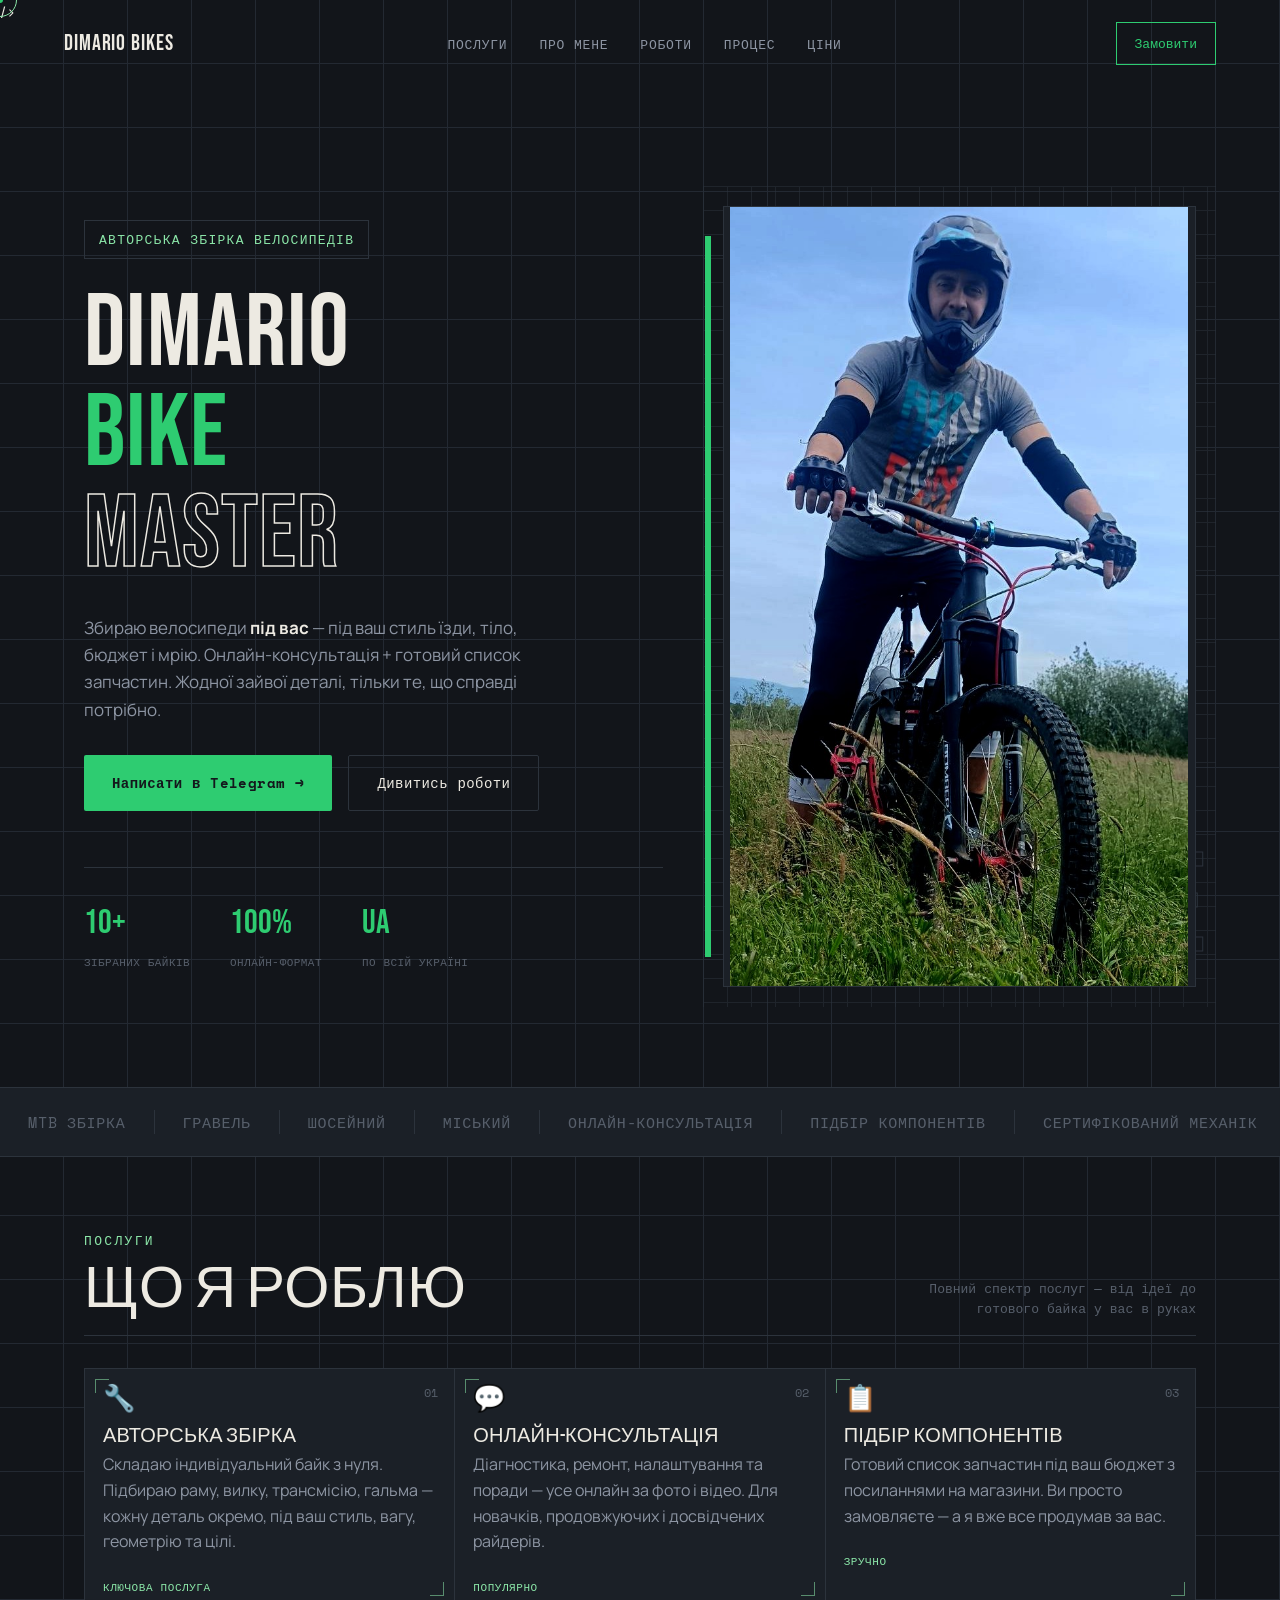
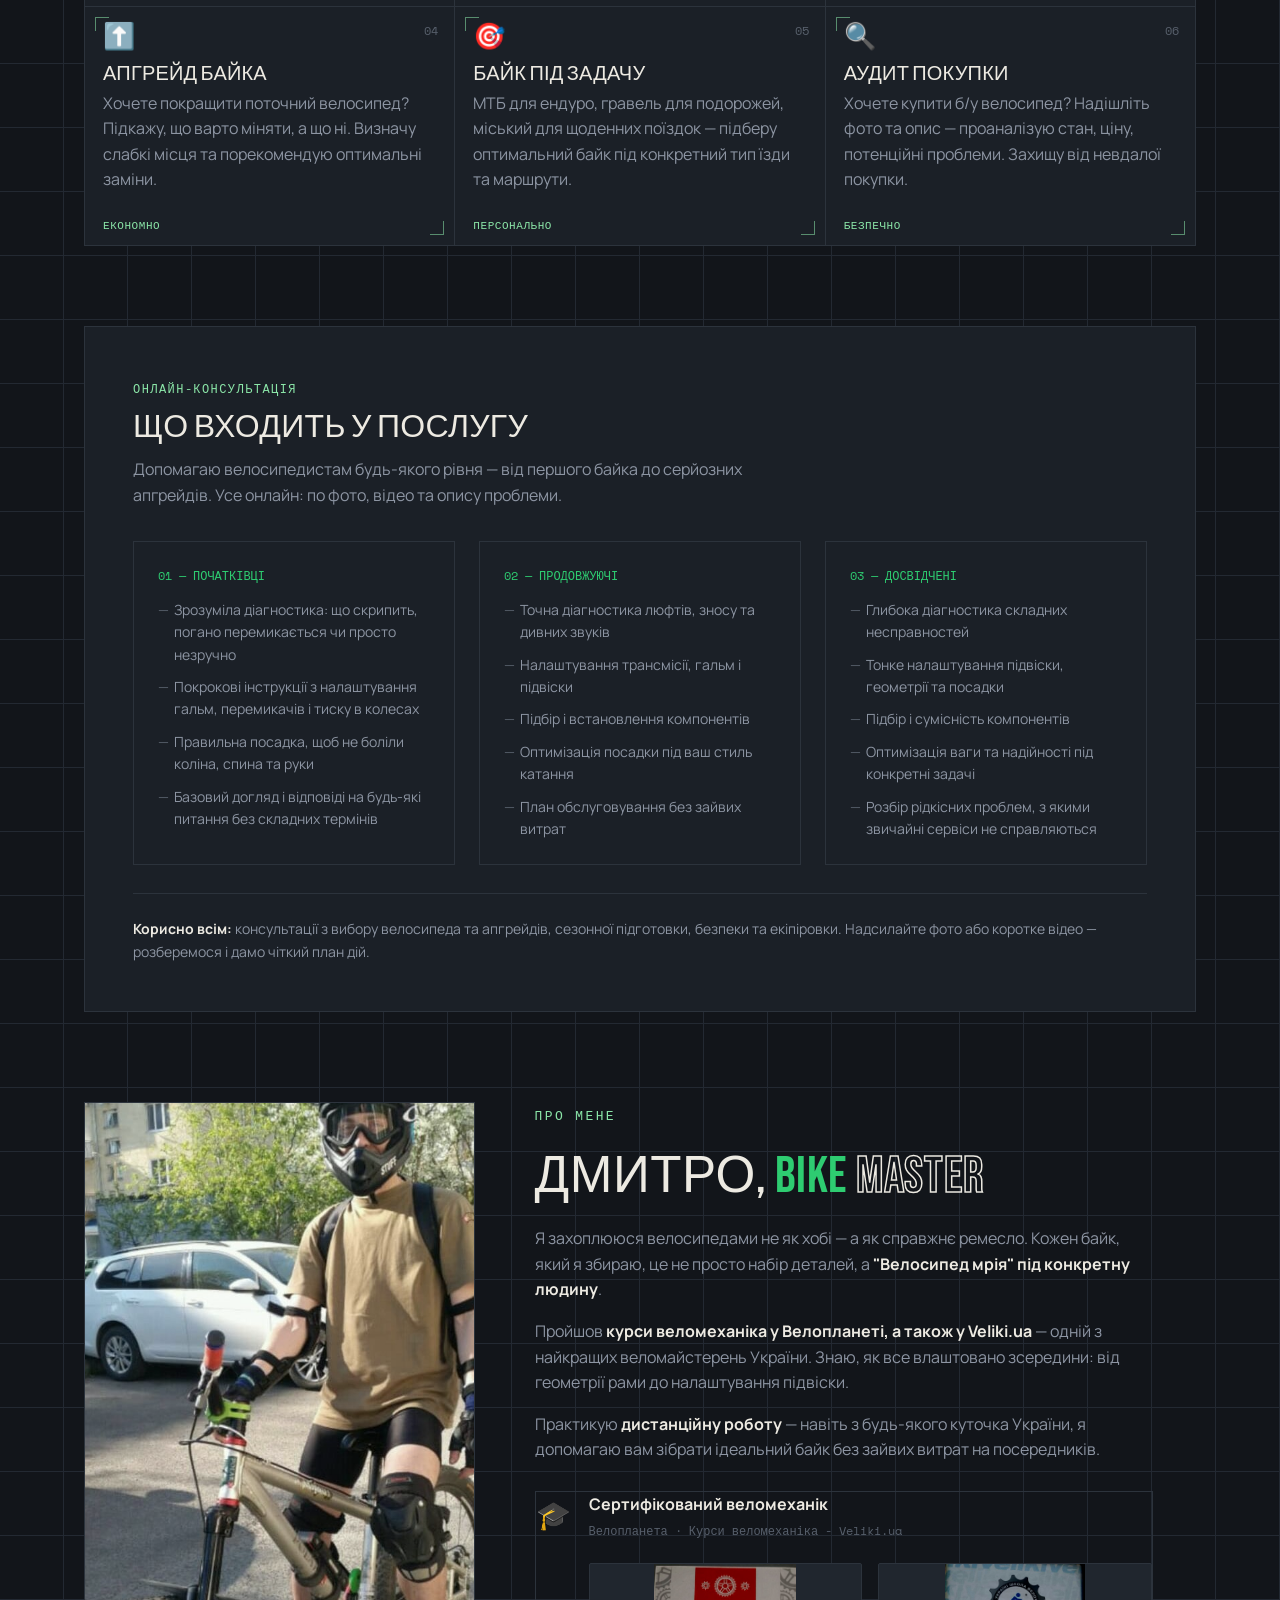
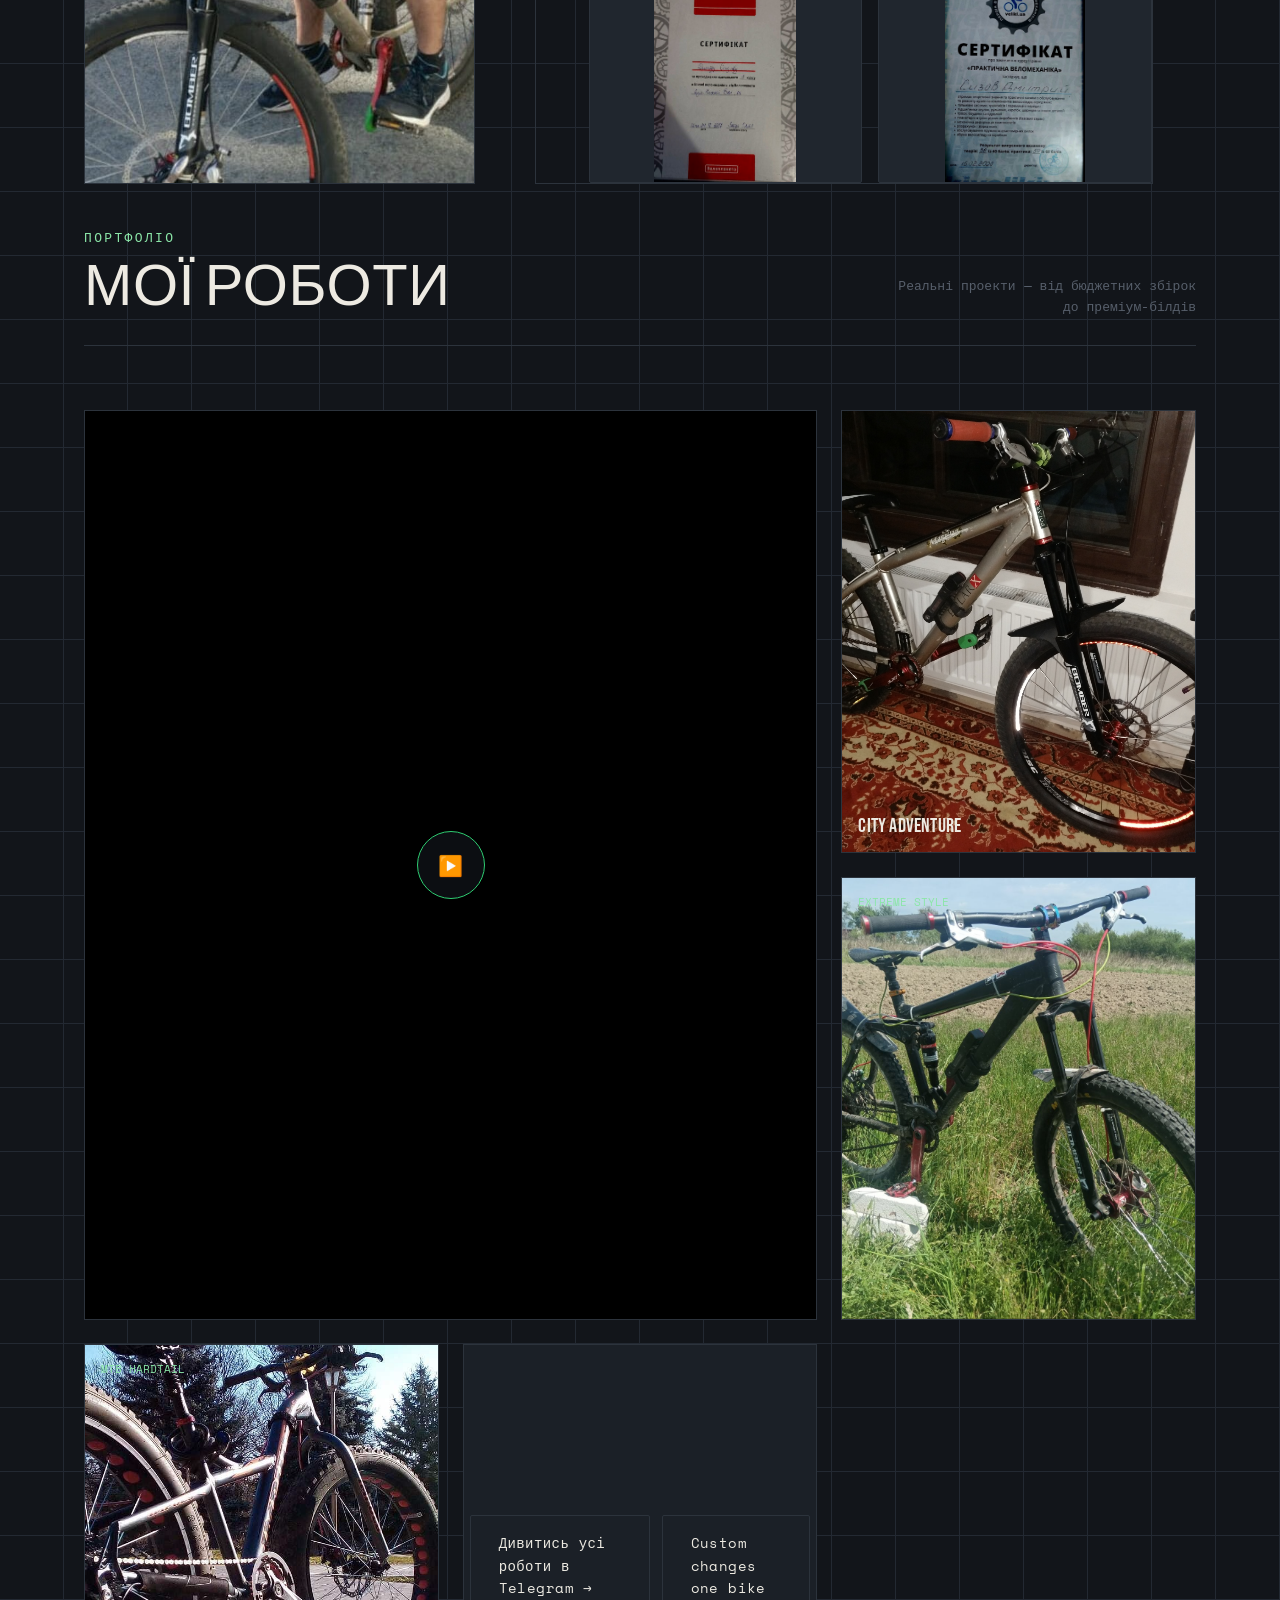
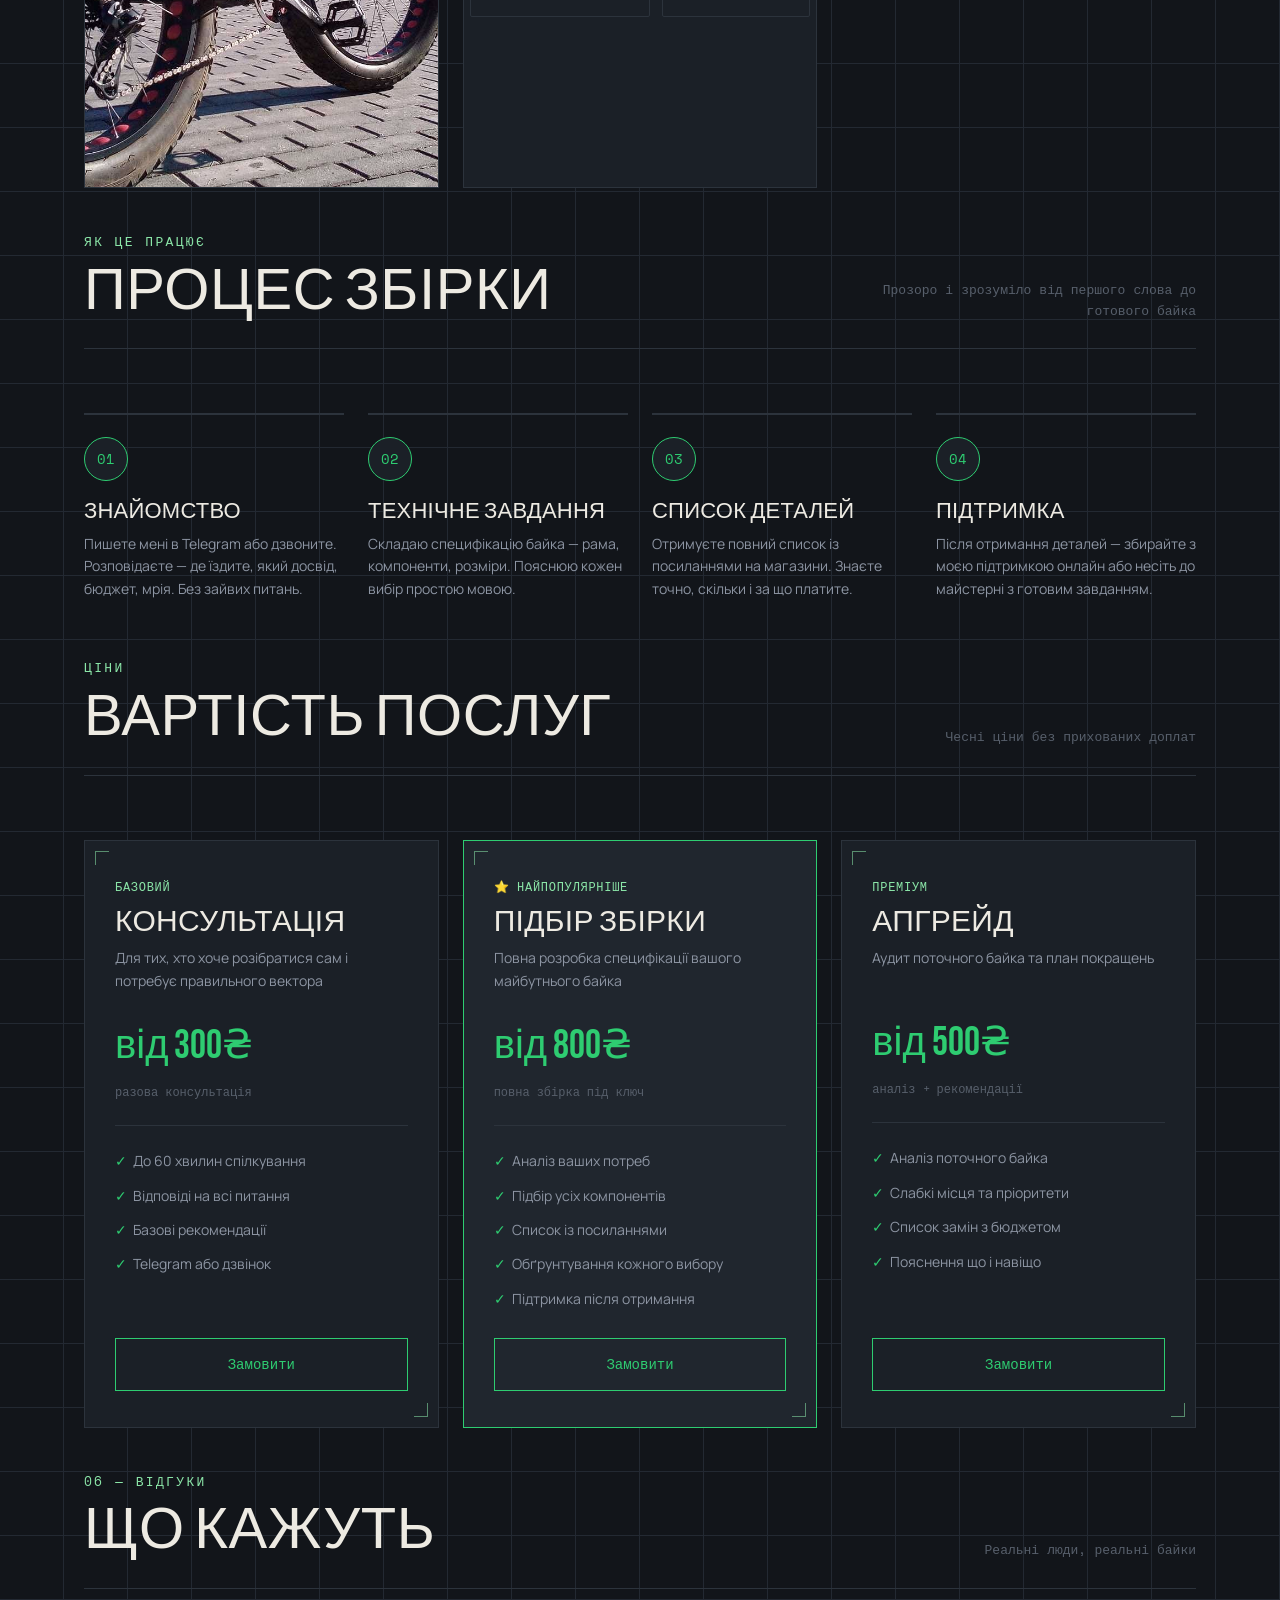
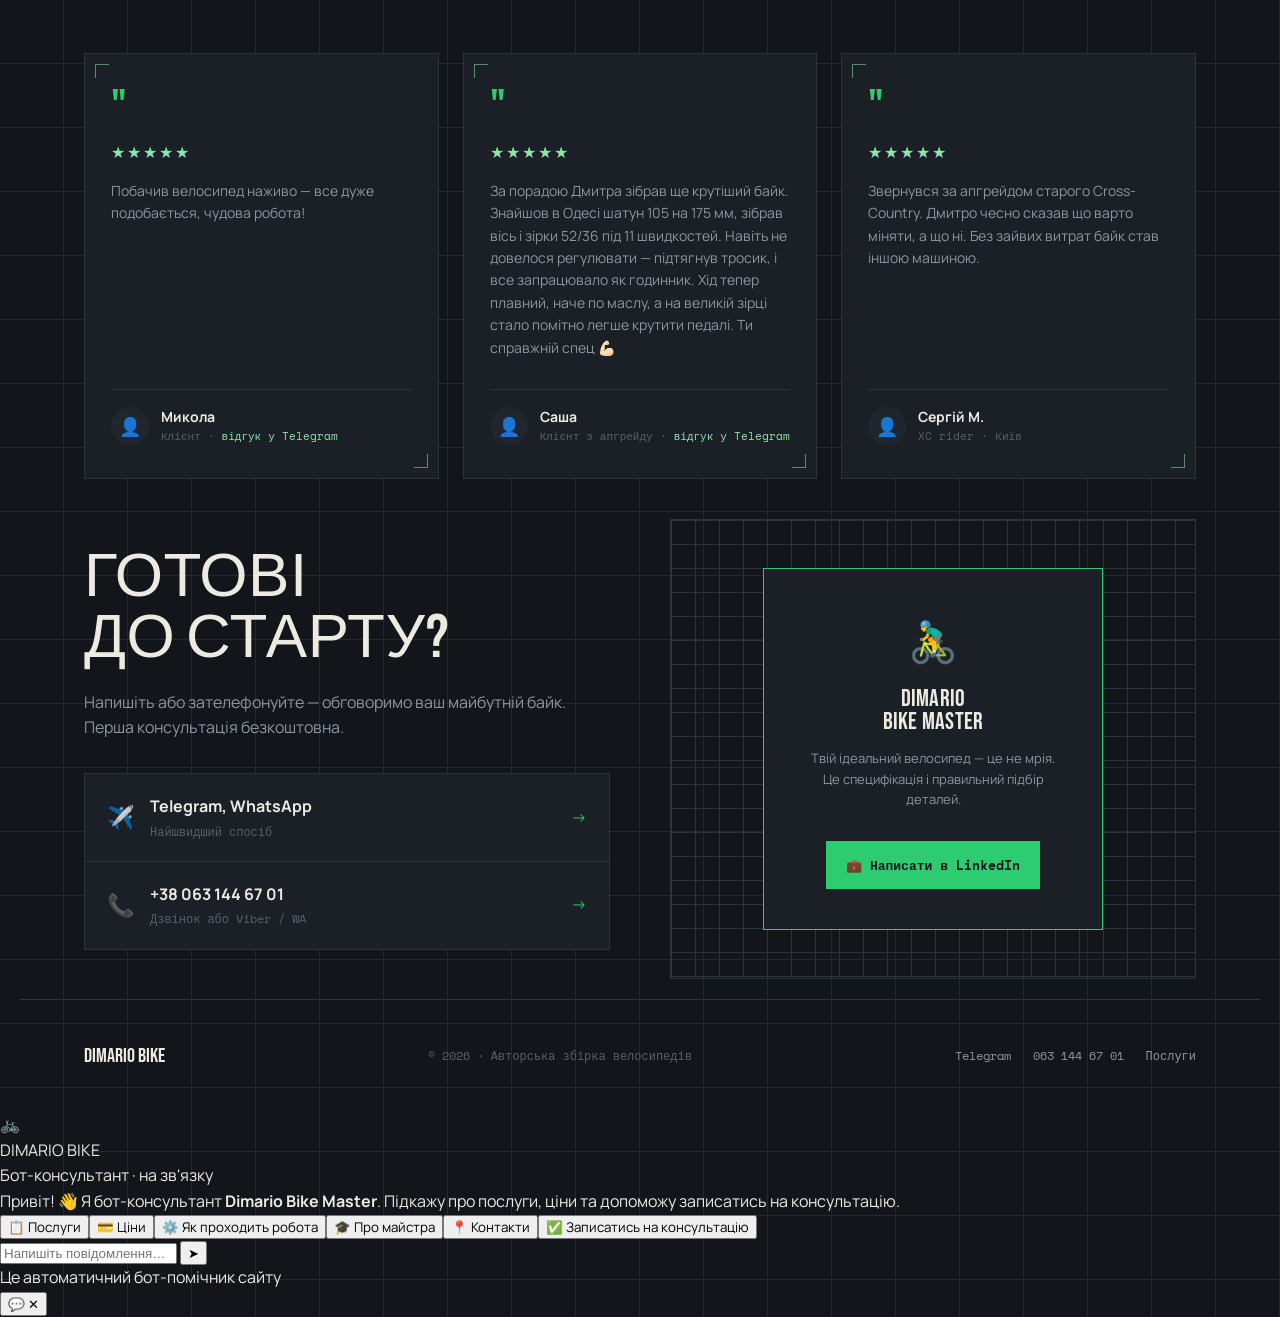
==== index.html @ 6815d847 "Include chatbot.css and chatbot.js in index.html Added chatbot stylesheet and script to the HTML." ====
<!doctype html>
<html lang="uk">
  <head>
    <meta charset="UTF-8" />
    <meta name="viewport" content="width=device-width, initial-scale=1.0" />
    <title>
      Dimario Bike Master — Авторська збірка велосипедів під замовлення |
      Україна
    </title>

    <!-- ============================================================
       SEO: meta description, keywords, canonical
       ============================================================ -->
    <meta
      name="description"
      content="Авторська збірка велосипедів під замовлення: MTB, гравель, шосейний, міський. Онлайн-консультація веломеханіка, підбір компонентів, апгрейд байка. Доставка по всій Україні."
    />
    <meta
      name="keywords"
      content="збірка велосипеда під замовлення, веломеханік онлайн, підбір велосипеда, апгрейд байка, MTB збірка, гравель велосипед, консультація веломеханіка Україна"
    />
    <meta name="robots" content="index, follow" />
    <meta name="author" content="Dimario Bike Master" />
    <link
      rel="canonical"
      href="https://dimarioshell-collab.github.io/bike-website/"
    <link rel="stylesheet" href="chatbot.css" />   <!-- в <head>, после style.css -->
    <script src="chatbot.js"></script>              <!-- перед </body>, после script.js -->
    />

    <!-- ============================================================
       SEO: Open Graph (Telegram, Instagram, Facebook превью)
       ============================================================ -->
    <meta
      property="og:title"
      content="Dimario Bike Master — Авторська збірка велосипедів"
    />
    <meta
      property="og:description"
      content="Збираю велосипеди під вас: під стиль їзди, бюджет і мрію. Онлайн-консультація + готовий список запчастин."
    />
    <meta
      property="og:image"
      content="https://dimarioshell-collab.github.io/bike-website/images/Me%20Kona.jpg"
    />
    <meta
      property="og:url"
      content="https://dimarioshell-collab.github.io/bike-website/"
    />
    <meta property="og:type" content="website" />
    <meta property="og:locale" content="uk_UA" />
    <meta property="og:site_name" content="Dimario Bike Master" />

    <!-- ============================================================
       SEO: Twitter Card
       ============================================================ -->
    <meta name="twitter:card" content="summary_large_image" />
    <meta
      name="twitter:title"
      content="Dimario Bike Master — Авторська збірка велосипедів"
    />
    <meta
      name="twitter:description"
      content="Збираю велосипеди під вас: під стиль їзди, бюджет і мрію. Онлайн-консультація + готовий список запчастин."
    />
    <meta
      name="twitter:image"
      content="https://dimarioshell-collab.github.io/bike-website/images/Me%20Kona.jpg"
    />

    <!-- ============================================================
       ШРИФТИ (Google Fonts) — можна змінити за бажанням
       ============================================================ -->
    <link
      href="https://fonts.googleapis.com/css2?family=Bebas+Neue&family=Manrope:wght@300;400;500;600;700&family=Space+Mono:ital@0;1&display=swap"
      rel="stylesheet"
    />

    <!-- Підключення стилів -->
    <link rel="stylesheet" href="style.css" />

    <script type="application/ld+json">
      {
        "@context": "https://schema.org",
        "@type": "ProfessionalService",
        "@id": "https://dimarioshell-collab.github.io/bike-website/#business",
        "name": "Dimario Bike Master",
        "alternateName": "DIMARIO BIKE",
        "description": "Авторська збірка велосипедів під замовника, онлайн-консультації веломеханіка, підбір компонентів та апгрейд байків по всій Україні.",
        "url": "https://dimarioshell-collab.github.io/bike-website/",
        "image": "https://dimarioshell-collab.github.io/bike-website/images/Me%20Kona.jpg",
        "telephone": "+380631446701",
        "priceRange": "300₴ - 800₴",
        "areaServed": {
          "@type": "Country",
          "name": "Ukraine"
        },
        "address": {
          "@type": "PostalAddress",
          "addressCountry": "UA"
        },
        "openingHoursSpecification": {
          "@type": "OpeningHoursSpecification",
          "dayOfWeek": [
            "Monday",
            "Tuesday",
            "Wednesday",
            "Thursday",
            "Friday",
            "Saturday",
            "Sunday"
          ],
          "opens": "00:00",
          "closes": "23:59"
        },
        "sameAs": [
          "https://t.me/+YOs8HjJgr9hkMWZi",
          "https://www.linkedin.com/in/dimario-shell-006332387"
        ],
        "founder": {
          "@type": "Person",
          "name": "Дмитро",
          "jobTitle": "Веломеханік",
          "description": "Сертифікований веломеханік, курси у Велопланеті та Veliki.ua.",
          "alumniOf": [
            { "@type": "Organization", "name": "Велопланета" },
            { "@type": "Organization", "name": "Veliki.ua" }
          ]
        },
        "hasOfferCatalog": {
          "@type": "OfferCatalog",
          "name": "Послуги Dimario Bike Master",
          "itemListElement": [
            {
              "@type": "Offer",
              "itemOffered": {
                "@type": "Service",
                "name": "Авторська збірка велосипеда",
                "description": "Індивідуальна збірка байка з нуля: рама, вилка, трансмісія, гальма під стиль, вагу, геометрію та цілі клієнта."
              }
            },
            {
              "@type": "Offer",
              "price": "300",
              "priceCurrency": "UAH",
              "itemOffered": {
                "@type": "Service",
                "name": "Онлайн-консультація",
                "description": "Діагностика, ремонт, налаштування та поради онлайн за фото і відео для новачків, продовжуючих і досвідчених райдерів."
              }
            },
            {
              "@type": "Offer",
              "price": "800",
              "priceCurrency": "UAH",
              "itemOffered": {
                "@type": "Service",
                "name": "Підбір компонентів / збірки",
                "description": "Повна розробка специфікації байка та список запчастин з посиланнями на магазини під бюджет клієнта."
              }
            },
            {
              "@type": "Offer",
              "price": "500",
              "priceCurrency": "UAH",
              "itemOffered": {
                "@type": "Service",
                "name": "Апгрейд байка",
                "description": "Аудит поточного велосипеда, виявлення слабких місць і план покращень з бюджетом."
              }
            },
            {
              "@type": "Offer",
              "itemOffered": {
                "@type": "Service",
                "name": "Байк під задачу",
                "description": "Підбір оптимального велосипеда під конкретний тип їзди та маршрути: МТБ, гравель, шосе, місто."
              }
            },
            {
              "@type": "Offer",
              "itemOffered": {
                "@type": "Service",
                "name": "Аудит покупки б/у велосипеда",
                "description": "Аналіз стану, ціни та потенційних проблем велосипеда перед покупкою за фото та описом."
              }
            }
          ]
        },
        "aggregateRating": {
          "@type": "AggregateRating",
          "ratingValue": "5",
          "reviewCount": "3"
        },
        "review": [
          {
            "@type": "Review",
            "reviewRating": {
              "@type": "Rating",
              "ratingValue": "5",
              "bestRating": "5"
            },
            "author": { "@type": "Person", "name": "Микола" },
            "reviewBody": "Побачив велосипед наживо — все дуже подобається, чудова робота!"
          },
          {
            "@type": "Review",
            "reviewRating": {
              "@type": "Rating",
              "ratingValue": "5",
              "bestRating": "5"
            },
            "author": { "@type": "Person", "name": "Саша" },
            "reviewBody": "За порадою зібрав ще крутіший байк: шатун 105 на 175 мм, зірки 52/36 під 11 швидкостей. Навіть не довелося регулювати — все запрацювало як годинник."
          },
          {
            "@type": "Review",
            "reviewRating": {
              "@type": "Rating",
              "ratingValue": "5",
              "bestRating": "5"
            },
            "author": { "@type": "Person", "name": "Сергій М." },
            "reviewBody": "Чесно підказав, що варто міняти при апгрейді старого байка, а що ні — без зайвих витрат."
          }
        ]
      }
    </script>

    <!-- ==================== ХЛІБНІ КРИХТИ (для якорних розділів) ==================== -->
    <script type="application/ld+json">
      {
        "@context": "https://schema.org",
        "@type": "BreadcrumbList",
        "itemListElement": [
          {
            "@type": "ListItem",
            "position": 1,
            "name": "Головна",
            "item": "https://dimarioshell-collab.github.io/bike-website/"
          },
          {
            "@type": "ListItem",
            "position": 2,
            "name": "Послуги",
            "item": "https://dimarioshell-collab.github.io/bike-website/#services"
          },
          {
            "@type": "ListItem",
            "position": 3,
            "name": "Про мене",
            "item": "https://dimarioshell-collab.github.io/bike-website/#about"
          },
          {
            "@type": "ListItem",
            "position": 4,
            "name": "Роботи",
            "item": "https://dimarioshell-collab.github.io/bike-website/#works"
          },
          {
            "@type": "ListItem",
            "position": 5,
            "name": "Процес",
            "item": "https://dimarioshell-collab.github.io/bike-website/#process"
          },
          {
            "@type": "ListItem",
            "position": 6,
            "name": "Ціни",
            "item": "https://dimarioshell-collab.github.io/bike-website/#pricing"
          }
        ]
      }
    </script>
  </head>
  <body>
    <!-- ============================================================
       КАСТОМНИЙ КУРСОР (тільки десктоп)
       ============================================================ -->
    <div class="cursor" id="cursor"></div>
    <div class="cursor-ring" id="cursorRing"></div>

    <!-- ============================================================
       НАВІГАЦІЯ
       ============================================================ -->
    <nav id="navbar">
      <!-- ЛОГОТИП — змініть текст за бажанням -->
      <div class="nav-logo">DIMARIO BIKES</div>

      <!-- ПОСИЛАННЯ МЕНЮ — змінюйте назви та href -->
      <ul class="nav-links" id="navLinks">
        <li><a href="#services">Послуги</a></li>
        <li><a href="#about">Про мене</a></li>
        <li><a href="#works">Роботи</a></li>
        <li><a href="#process">Процес</a></li>
        <li><a href="#pricing">Ціни</a></li>
        <li class="nav-links-cta">
          <a href="https://t.me/+YOs8HjJgr9hkMWZi" target="_blank"
            >Замовити →</a
          >
        </li>
      </ul>
      <a href="https://t.me/+YOs8HjJgr9hkMWZi" class="nav-cta" target="_blank">
        Замовити
      </a>

      <!-- Гамбургер — з'являється тільки на мобільних/планшетах -->
      <button
        class="nav-burger"
        id="navBurger"
        aria-label="Відкрити меню"
        aria-expanded="false"
        aria-controls="navLinks"
      >
        <span></span>
        <span></span>
        <span></span>
      </button>
    </nav>
    <div class="nav-overlay" id="navOverlay"></div>

    <!-- ============================================================
       HERO — головна секція
       ============================================================ -->
    <section class="hero" id="hero">
      <div class="hero-left">
        <!-- Підзаголовок над заголовком -->
        <div class="hero-tag">Авторська збірка велосипедів</div>

        <!-- ГОЛОВНИЙ ЗАГОЛОВОК — змінюйте текст -->
        <h1 class="hero-title">
          DIMARIO<br />
          <span class="accent">BIKE</span><br />
          <span class="outline">MASTER</span>
        </h1>

        <!-- ОПИС — замініть на свій текст -->
        <p class="hero-desc">
          Збираю велосипеди <strong>під вас</strong> — під ваш стиль їзди, тіло,
          бюджет і мрію. Онлайн-консультація + готовий список запчастин. Жодної
          зайвої деталі, тільки те, що справді потрібно.
        </p>

        <div class="hero-btns">
          <!-- КНОПКИ — замініть href -->
          <a
            href="https://t.me/+YOs8HjJgr9hkMWZi"
            class="btn-primary"
            target="_blank"
          >
            Написати в Telegram →
          </a>
          <a href="#works" class="btn-secondary"> Дивитись роботи </a>
        </div>

        <!-- СТАТИСТИКА — змінюйте цифри -->
        <div class="hero-stats">
          <div class="stat">
            <div class="stat-num">10+</div>
            <div class="stat-label">Зібраних байків</div>
          </div>
          <div class="stat">
            <div class="stat-num">100%</div>
            <div class="stat-label">Онлайн-формат</div>
          </div>
          <div class="stat">
            <div class="stat-num">UA</div>
            <div class="stat-label">По всій Україні</div>
          </div>
        </div>
      </div>

      <!-- ПРАВА ЧАСТИНА HERO —
         Щоб додати фото: замініть <div class="hero-photo-placeholder"> на:
         <img src="images/hero-bike.jpg" alt="Hero bike" class="hero-img" />
         і в style.css додайте .hero-img { width:100%; height:100%; object-fit:cover; }
    -->
      <div class="hero-right">
        <div class="hero-grid-lines"></div>
        <div class="hero-accent-bar"></div>
        <div class="hero-photo-placeholder">
          <img
            class="hero-image"
            src="images/Me Kona.jpg"
            alt="Авторська збірка велосипеда Dimario Bike Master"
            width="700"
            height="1190"
            loading="eager"
          />
        </div>
        <div class="hero-overlay-text">BIKE</div>
      </div>
    </section>

    <!-- ============================================================
       БІГУЧИЙ РЯДОК — змінюйте тексти в .marquee-item
       ============================================================ -->
    <div class="marquee-wrap">
      <div class="marquee-track">
        <!-- Текст повторюється двічі для безперервної анімації -->
        <span class="marquee-item">MTB збірка</span>
        <span class="marquee-item">Гравель</span>
        <span class="marquee-item">Шосейний</span>
        <span class="marquee-item">Міський</span>
        <span class="marquee-item">Онлайн-консультація</span>
        <span class="marquee-item">Підбір компонентів</span>
        <span class="marquee-item">Сертифікований механік</span>
        <span class="marquee-item">Велопланета</span>
        <!-- Дублікат для безшовного loop -->
        <span class="marquee-item">MTB збірка</span>
        <span class="marquee-item">Гравель</span>
        <span class="marquee-item">Шосейний</span>
        <span class="marquee-item">Міський</span>
        <span class="marquee-item">Онлайн-консультація</span>
        <span class="marquee-item">Підбір компонентів</span>
        <span class="marquee-item">Сертифікований механік</span>
        <span class="marquee-item">Велопланета</span>
      </div>
    </div>

    <!-- ============================================================
       ПОСЛУГИ
       ============================================================ -->
    <section class="services" id="services">
      <div class="section-header fade-up">
        <div>
          <span class="section-num">ПОСЛУГИ</span>
          <h2 class="section-title">ЩО Я РОБЛЮ</h2>
        </div>
        <p class="section-desc">
          Повний спектр послуг — від ідеї до готового байка у вас в руках
        </p>
      </div>

      <div class="services-grid">
        <div class="service-card fade-up">
          <span class="service-icon">🔧</span>
          <span class="service-num">01</span>
          <h3>Авторська збірка</h3>
          <p>
            Складаю індивідуальний байк з нуля. Підбираю раму, вилку,
            трансмісію, гальма — кожну деталь окремо, під ваш стиль, вагу,
            геометрію та цілі.
          </p>
          <span class="service-tag">Ключова послуга</span>
        </div>

        <div class="service-card fade-up">
          <span class="service-icon">💬</span>
          <span class="service-num">02</span>
          <h3>Онлайн-консультація</h3>
          <p>
            Діагностика, ремонт, налаштування та поради — усе онлайн за фото і
            відео. Для новачків, продовжуючих і досвідчених райдерів.
          </p>
          <span class="service-tag">Популярно</span>
        </div>

        <div class="service-card fade-up">
          <span class="service-icon">📋</span>
          <span class="service-num">03</span>
          <h3>Підбір компонентів</h3>
          <p>
            Готовий список запчастин під ваш бюджет з посиланнями на магазини.
            Ви просто замовляєте — а я вже все продумав за вас.
          </p>
          <span class="service-tag">Зручно</span>
        </div>

        <div class="service-card fade-up">
          <span class="service-icon">⬆️</span>
          <span class="service-num">04</span>
          <h3>Апгрейд байка</h3>
          <p>
            Хочете покращити поточний велосипед? Підкажу, що варто міняти, а що
            ні. Визначу слабкі місця та порекомендую оптимальні заміни.
          </p>
          <span class="service-tag">Економно</span>
        </div>

        <div class="service-card fade-up">
          <span class="service-icon">🎯</span>
          <span class="service-num">05</span>
          <h3>Байк під задачу</h3>
          <p>
            МТБ для ендуро, гравель для подорожей, міський для щоденних поїздок
            — підберу оптимальний байк під конкретний тип їзди та маршрути.
          </p>
          <span class="service-tag">Персонально</span>
        </div>

        <div class="service-card fade-up">
          <span class="service-icon">🔍</span>
          <span class="service-num">06</span>
          <h3>Аудит покупки</h3>
          <p>
            Хочете купити б/у велосипед? Надішліть фото та опис — проаналізую
            стан, ціну, потенційні проблеми. Захищу від невдалої покупки.
          </p>
          <span class="service-tag">Безпечно</span>
        </div>
      </div>

      <!-- ДЕТАЛЬНИЙ БЛОК КОНСУЛЬТАЦІЇ -->
      <div class="consult-detail fade-up">
        <div class="consult-header">
          <span class="consult-label">ОНЛАЙН-КОНСУЛЬТАЦІЯ</span>
          <h3 class="consult-title">Що входить у послугу</h3>
          <p class="consult-intro">
            Допомагаю велосипедистам будь-якого рівня — від першого байка до
            серйозних апгрейдів. Усе онлайн: по фото, відео та опису проблеми.
          </p>
        </div>

        <div class="consult-grid">
          <div class="consult-card">
            <div class="consult-level">01 — Початківці</div>
            <ul>
              <li>
                Зрозуміла діагностика: що скрипить, погано перемикається чи
                просто незручно
              </li>
              <li>
                Покрокові інструкції з налаштування гальм, перемикачів і тиску в
                колесах
              </li>
              <li>Правильна посадка, щоб не боліли коліна, спина та руки</li>
              <li>
                Базовий догляд і відповіді на будь-які питання без складних
                термінів
              </li>
            </ul>
          </div>

          <div class="consult-card">
            <div class="consult-level">02 — Продовжуючі</div>
            <ul>
              <li>Точна діагностика люфтів, зносу та дивних звуків</li>
              <li>Налаштування трансмісії, гальм і підвіски</li>
              <li>Підбір і встановлення компонентів</li>
              <li>Оптимізація посадки під ваш стиль катання</li>
              <li>План обслуговування без зайвих витрат</li>
            </ul>
          </div>

          <div class="consult-card">
            <div class="consult-level">03 — Досвідчені</div>
            <ul>
              <li>Глибока діагностика складних несправностей</li>
              <li>Тонке налаштування підвіски, геометрії та посадки</li>
              <li>Підбір і сумісність компонентів</li>
              <li>Оптимізація ваги та надійності під конкретні задачі</li>
              <li>
                Розбір рідкісних проблем, з якими звичайні сервіси не
                справляються
              </li>
            </ul>
          </div>
        </div>

        <div class="consult-all">
          <strong>Корисно всім:</strong>
          консультації з вибору велосипеда та апгрейдів, сезонної підготовки,
          безпеки та екіпіровки. Надсилайте фото або коротке відео — розберемося
          і дамо чіткий план дій.
        </div>
      </div>
    </section>

    <!-- ============================================================
       ПРО МЕНЕ
       ============================================================ -->
    <section class="about" id="about">
      <div class="about-visual fade-up">
        <div class="about-corner"></div>
        <img
          src="images/me dirt .jpg"
          alt="Дмитро, сертифікований веломеханік Dimario Bike Master"
          class="about-photo"
          width="1011"
          height="1011"
          loading="lazy"
        />
      </div>

      <div class="about-content fade-up">
        <span class="section-num">ПРО МЕНЕ</span>

        <!-- ЗАГОЛОВОК — змінюйте -->
        <h2 class="hero-title">
          ДМИТРО,
          <span class="accent">BIKE</span>
          <span class="outline">MASTER</span>
        </h2>

        <!-- ТЕКСТ — змінюйте на свій -->
        <p>
          Я захоплююся велосипедами не як хобі — а як справжнє ремесло. Кожен
          байк, який я збираю, це не просто набір деталей, а
          <strong>"Велосипед мрiя" під конкретну людину</strong>.
        </p>
        <p>
          Пройшов
          <strong
            >курси веломеханіка у Велопланеті, а також у Veliki.ua
          </strong>
          — одній з найкращих веломайстерень України. Знаю, як все влаштовано
          зсередини: від геометрії рами до налаштування підвіски.
        </p>
        <p>
          Практикую <strong>дистанційну роботу</strong> — навiть з будь-якого
          куточка України, я допомагаю вам зібрати ідеальний байк без зайвих
          витрат на посередників.
        </p>

        <!-- БЛОК СЕРТИФІКАТУ — змінюйте текст -->
        <div class="cert-block">
          <div class="cert-icon">🎓</div>
          <div class="cert-text">
            <strong>Сертифікований веломеханік</strong>
            <span>Велопланета · Курси веломеханіка - Veliki.ua</span>
            <div class="cert-img">
              <div class="cert-img__wrapper">
                <img
                  src="images/BikePlanet.jpg"
                  alt="Сертифікат курсів веломеханіка Велопланета"
                  width="635"
                  height="974"
                  loading="lazy"
                  class="js-zoomable"
                />
              </div>
              <div class="cert-img__wrapper">
                <img
                  class="cert-img__veliki js-zoomable"
                  src="images/Veliki.ua.jpg"
                  alt="Сертифікат курсів веломеханіка Veliki.ua"
                  width="660"
                  height="1027"
                  loading="lazy"
                />
              </div>
            </div>
          </div>
        </div>
      </div>
    </section>

    <!-- ============================================================
       РОБОТИ / ПОРТФОЛІО
       ============================================================ -->
    <section class="works" id="works">
      <div class="section-header fade-up">
        <div>
          <span class="section-num">ПОРТФОЛІО</span>
          <h2 class="section-title">МОЇ РОБОТИ</h2>
        </div>
        <p class="section-desc">
          Реальні проекти — від бюджетних збірок до преміум-білдів
        </p>
      </div>

      <div class="works-grid">
        <div class="work-card work-card--large fade-up">
          <div class="video-wrapper" id="videoBox">
            <video
              id="myVideo"
              src="images/Spesialized big hit.mp4"
              preload="metadata"
              title="MTB downhill збірка Specialized Big Hit 3, SRAM X4, 27.5 дюймів"
              aria-label="Відео авторської збірки MTB Specialized Big Hit"
            ></video>
            <button class="play-btn" id="playBtn">▶️</button>
          </div>

          <div class="work-overlay">
            <div class="work-info">
              <!-- Змінюйте назву і характеристики -->
              <h4>MTB downhill</h4>
              <span>Specialized Big Hit 3 · SRAM X4 · 27.5"</span>
            </div>
          </div>
        </div>

        <!-- КАРТКА 2 -->
        <div class="work-card fade-up">
          <div class="work-img-placeholder">
            <img
              src="images/Magellan.jpg"
              alt="Збірка велосипеда City Adventure Magellan"
              class="work-img"
              width="4608"
              height="3456"
              loading="lazy"
            />
            <h4>City Adventure</h4>
          </div>
          <div class="work-overlay">
            <div class="work-info">
              <h4>Dirt</h4>
              <span>SRAM X4 · 26"</span>
            </div>
          </div>
        </div>

        <!-- КАРТКА 3 -->
        <div class="work-card fade-up">
          <div class="work-img-placeholder">
            <img
              src="images/Kona Supreame.jpg"
              alt="MTB Freeride збірка Kona SRAM X4 Marzocchi"
              class="work-img img-kona"
              width="1280"
              height="1200"
              loading="lazy"
            />
            <span>Extreme style</span>
          </div>
          <div class="work-overlay">
            <div class="work-info">
              <h4>MTB Freeride збірка</h4>
              <span>SRAM X4 · Marzocchi Sport RCV Z1 · 26"</span>
            </div>
          </div>
        </div>

        <!-- КАРТКА 4 -->

        <div class="work-card fade-up">
          <div class="work-img-placeholder">
            <img
              src="images/Fatbike.jpg"
              alt="Fatbike Hardtail збірка Acera 8sp"
              class="work-img img-fat"
              width="800"
              height="800"
              loading="lazy"
            />
            <span>Mtb Hardtail</span>
          </div>
          <div class="work-overlay">
            <div class="work-info">
              <h4>Fatbike Hardtail</h4>
              <span>Acera 8sp · 26'</span>
            </div>
          </div>
        </div>
        <div class="work-card fade-up">
          <div class="work-img-placeholder">
            <a
              href="https://t.me/+YOs8HjJgr9hkMWZi"
              class="btn-secondary"
              target="_blank"
            >
              Дивитись усі роботи в Telegram →
            </a>
            <a class="btn-secondary" href="bikes_showcase.html"
              >Custom changes one bike</a
            >
          </div>
        </div>
      </div>
    </section>

    <!-- ============================================================
       ПРОЦЕС РОБОТИ
       ============================================================ -->
    <section class="process" id="process">
      <div class="section-header fade-up">
        <div>
          <span class="section-num">ЯК ЦЕ ПРАЦЮЄ</span>
          <h2 class="section-title">ПРОЦЕС ЗБІРКИ</h2>
        </div>
        <p class="section-desc">
          Прозоро і зрозуміло від першого слова до готового байка
        </p>
      </div>

      <div class="process-steps">
        <!-- КРОК — дублюйте та змінюйте -->
        <div class="step fade-up">
          <div class="step-dot"><span class="step-num">01</span></div>
          <h3>Знайомство</h3>
          <p>
            Пишете мені в Telegram або дзвоните. Розповідаєте — де їздите, який
            досвід, бюджет, мрія. Без зайвих питань.
          </p>
        </div>

        <div class="step fade-up">
          <div class="step-dot"><span class="step-num">02</span></div>
          <h3>Технічне завдання</h3>
          <p>
            Складаю специфікацію байка — рама, компоненти, розміри. Пояснюю
            кожен вибір простою мовою.
          </p>
        </div>

        <div class="step fade-up">
          <div class="step-dot"><span class="step-num">03</span></div>
          <h3>Список деталей</h3>
          <p>
            Отримуєте повний список із посиланнями на магазини. Знаєте точно,
            скільки і за що платите.
          </p>
        </div>

        <div class="step fade-up">
          <div class="step-dot"><span class="step-num">04</span></div>
          <h3>Підтримка</h3>
          <p>
            Після отримання деталей — збирайте з моєю підтримкою онлайн або
            несіть до майстерні з готовим завданням.
          </p>
        </div>
      </div>
    </section>

    <!-- ============================================================
       ЦІНИ
       ============================================================ -->
    <section class="pricing" id="pricing">
      <div class="section-header fade-up">
        <div>
          <span class="section-num">ЦІНИ</span>
          <h2 class="section-title">ВАРТІСТЬ ПОСЛУГ</h2>
        </div>
        <p class="section-desc">Чесні ціни без прихованих доплат</p>
      </div>

      <div class="pricing-grid">
        <!-- ЦІНОВИЙ ПЛАН 1 -->
        <div class="price-card fade-up">
          <span class="price-label">Базовий</span>
          <h3 class="price-name">Консультація</h3>
          <p class="price-desc-text">
            Для тих, хто хоче розібратися сам і потребує правильного вектора
          </p>
          <!-- Змінюйте ціну -->
          <div class="price-amount">від 300₴</div>
          <p class="price-period">разова консультація</p>
          <div class="price-divider"></div>
          <ul class="price-features">
            <li class="price-feature">До 60 хвилин спілкування</li>
            <li class="price-feature">Відповіді на всі питання</li>
            <li class="price-feature">Базові рекомендації</li>
            <li class="price-feature">Telegram або дзвінок</li>
          </ul>
          <a
            href="https://t.me/+SpzKmo1Z16syNmIy"
            class="price-btn"
            target="_blank"
          >
            Замовити
          </a>
        </div>

        <!-- ЦІНОВИЙ ПЛАН 2 (виділений) — клас featured -->
        <div class="price-card price-card--featured fade-up">
          <span class="price-label">⭐ Найпопулярніше</span>
          <h3 class="price-name">Підбір збірки</h3>
          <p class="price-desc-text">
            Повна розробка специфікації вашого майбутнього байка
          </p>
          <div class="price-amount">від 800₴</div>
          <p class="price-period">повна збірка під ключ</p>
          <div class="price-divider"></div>
          <ul class="price-features">
            <li class="price-feature">Аналіз ваших потреб</li>
            <li class="price-feature">Підбір усіх компонентів</li>
            <li class="price-feature">Список із посиланнями</li>
            <li class="price-feature">Обґрунтування кожного вибору</li>
            <li class="price-feature">Підтримка після отримання</li>
          </ul>
          <a
            href="https://t.me/+SpzKmo1Z16syNmIy"
            class="price-btn"
            target="_blank"
          >
            Замовити
          </a>
        </div>

        <!-- ЦІНОВИЙ ПЛАН 3 -->
        <div class="price-card fade-up">
          <span class="price-label">Преміум</span>
          <h3 class="price-name">Апгрейд</h3>
          <p class="price-desc-text">Аудит поточного байка та план покращень</p>
          <div class="price-amount">від 500₴</div>
          <p class="price-period">аналіз + рекомендації</p>
          <div class="price-divider"></div>
          <ul class="price-features">
            <li class="price-feature">Аналіз поточного байка</li>
            <li class="price-feature">Слабкі місця та пріоритети</li>
            <li class="price-feature">Список замін з бюджетом</li>
            <li class="price-feature">Пояснення що і навіщо</li>
          </ul>
          <a
            href="https://t.me/+YOs8HjJgr9hkMWZi"
            class="price-btn"
            target="_blank"
          >
            Замовити
          </a>
        </div>
      </div>
    </section>

    <!-- ============================================================
       ВІДГУКИ
       ============================================================ -->
    <section class="testimonials" id="testimonials">
      <div class="section-header fade-up">
        <div>
          <span class="section-num">06 — ВІДГУКИ</span>
          <h2 class="section-title">ЩО КАЖУТЬ</h2>
        </div>
        <p class="section-desc">Реальні люди, реальні байки</p>
      </div>

      <div class="testimonials-grid">
        <!-- ВІДГУК — дублюйте та змінюйте -->
        <div class="testimonial-card fade-up">
          <span class="quote-mark">"</span>
          <div class="stars">★★★★★</div>
          <p class="testimonial-text">
            Побачив велосипед наживо — все дуже подобається, чудова робота!
          </p>
          <div class="testimonial-author">
            <div class="author-avatar">👤</div>
            <div>
              <div class="author-name">Микола</div>
              <div class="author-role">
                Клієнт ·
                <a
                  href="https://t.me/+SpzKmo1Z16syNmIy"
                  target="_blank"
                  rel="noopener noreferrer"
                  >відгук у Telegram</a
                >
              </div>
            </div>
          </div>
        </div>

        <div class="testimonial-card fade-up">
          <span class="quote-mark">"</span>
          <div class="stars">★★★★★</div>
          <p class="testimonial-text">
            За порадою Дмитра зібрав ще крутіший байк. Знайшов в Одесі шатун 105
            на 175 мм, зібрав вісь і зірки 52/36 під 11 швидкостей. Навіть не
            довелося регулювати — підтягнув тросик, і все запрацювало як
            годинник. Хід тепер плавний, наче по маслу, а на великій зірці стало
            помітно легше крутити педалі. Ти справжній спец 💪🏻
          </p>
          <div class="testimonial-author">
            <div class="author-avatar">👤</div>
            <div>
              <div class="author-name">Саша</div>
              <div class="author-role">
                Клієнт з апгрейду ·
                <a
                  href="https://t.me/+SpzKmo1Z16syNmIy"
                  target="_blank"
                  rel="noopener noreferrer"
                  >відгук у Telegram</a
                >
              </div>
            </div>
          </div>
        </div>

        <div class="testimonial-card fade-up">
          <span class="quote-mark">"</span>
          <div class="stars">★★★★★</div>
          <p class="testimonial-text">
            Звернувся за апгрейдом старого Cross-Country. Дмитро чесно сказав що
            варто міняти, а що ні. Без зайвих витрат байк став іншою машиною.
          </p>
          <div class="testimonial-author">
            <div class="author-avatar">👤</div>
            <div>
              <div class="author-name">Сергій М.</div>
              <div class="author-role">XC rider · Київ</div>
            </div>
          </div>
        </div>
      </div>
    </section>

    <!-- ============================================================
       КОНТАКТИ
       ============================================================ -->
    <section class="contact" id="contact">
      <div class="contact-left">
        <h2 class="fade-up">
          ГОТОВІ<br />
          <span class="accent-text">ДО СТАРТУ?</span>
        </h2>
        <p class="fade-up">
          Напишіть або зателефонуйте — обговоримо ваш майбутній байк. Перша
          консультація безкоштовна.
        </p>

        <div class="contact-methods fade-up">
          <!-- Telegram — замініть href -->
          <a
            href="https://t.me/+YOs8HjJgr9hkMWZi"
            class="contact-method"
            target="_blank"
          >
            <div class="method-icon">✈️</div>
            <div class="method-info">
              <strong>Telegram, WhatsApp</strong>
              <span>Найшвидший спосіб</span>
            </div>
            <div class="method-arrow">→</div>
          </a>

          <!-- Телефон — замініть номер у href і в тексті -->
          <a href="tel:+380631446701" class="contact-method">
            <div class="method-icon">📞</div>
            <div class="method-info">
              <strong>+38 063 144 67 01</strong>
              <span>Дзвінок або Viber / WA</span>
            </div>
            <div class="method-arrow">→</div>
          </a>
        </div>
      </div>

      <div class="contact-right">
        <div class="contact-right-bg"></div>
        <div class="contact-big-text">GO</div>
        <div class="contact-card fade-up">
          <span class="big-emoji">🚴‍♂️</span>
          <h3>DIMARIO<br />BIKE MASTER</h3>
          <p>
            Твій ідеальний велосипед — це не мрія.<br />
            Це специфікація і правильний підбір деталей.
          </p>
          <button>
            <a
              href="https://www.linkedin.com/in/dimario-shell-006332387"
              target="_blank"
              rel="noopener noreferrer"
            >
              💼 Написати в LinkedIn
            </a>
          </button>
        </div>
      </div>
    </section>

    <!-- ============================================================
       ФУТЕР
       ============================================================ -->
    <footer>
      <div class="footer-logo">DIMARIO BIKE</div>
      <div class="footer-copy">© 2026 · Авторська збірка велосипедів</div>
      <div class="footer-links">
        <a href="https://t.me/+YOs8HjJgr9hkMWZi" target="_blank">Telegram</a>
        <a href="tel:+380631446701">063 144 67 01</a>
        <a href="#services">Послуги</a>
      </div>
    </footer>

    <!-- Підключення скриптів — завжди в кінці body -->
    <script src="script.js"></script>
    <div class="lightbox-overlay" id="lightbox">
      <button class="lightbox-close" id="lightboxClose">&times;</button>
      <img src="" alt="" id="lightboxImg" />
    </div>

    <script>
      const lightbox = document.getElementById("lightbox");
      const lightboxImg = document.getElementById("lightboxImg");
      const lightboxClose = document.getElementById("lightboxClose");

      document.querySelectorAll(".js-zoomable").forEach((img) => {
        img.addEventListener("click", () => {
          lightboxImg.src = img.src;
          lightboxImg.alt = img.alt;
          lightbox.classList.add("active");
          document.body.style.overflow = "hidden";
        });
      });

      function closeLightbox() {
        lightbox.classList.remove("active");
        document.body.style.overflow = "";
      }

      lightboxClose.addEventListener("click", closeLightbox);
      lightbox.addEventListener("click", (e) => {
        if (e.target === lightbox) closeLightbox();
      });
      document.addEventListener("keydown", (e) => {
        if (e.key === "Escape") closeLightbox();
      });
    </script>
  </body>
</html>
---- chatbot.css ----
/* ==========================================================================
   DIMARIO BIKE MASTER — chat widget
   Стилістика підхоплює токени з style.css (--bg-panel, --accent, --line...).
   Якщо підключити цей файл на сторінці без style.css, використовуються
   фолбек-значення (другий аргумент var()).
   ========================================================================== */

.dbm-chat {
  position: fixed;
  right: 20px;
  bottom: 20px;
  z-index: 9999;
  font-family: var(--f-body, "Manrope", -apple-system, "Segoe UI", sans-serif);
}

/* ---------- плаваюча кнопка ---------- */
.dbm-chat-fab {
  width: 60px;
  height: 60px;
  border-radius: 50%;
  border: 1px solid var(--line, #2c333c);
  background: var(--accent, #2ecc71);
  color: #12151a;
  font-size: 26px;
  display: flex;
  align-items: center;
  justify-content: center;
  cursor: pointer;
  box-shadow: 0 8px 24px rgba(0, 0, 0, 0.35);
  transition: transform 0.25s var(--ease, cubic-bezier(0.16, 1, 0.3, 1));
  position: relative;
}

.dbm-chat-fab:hover {
  transform: scale(1.06);
}

.dbm-chat-fab:active {
  transform: scale(0.96);
}

.dbm-chat-fab .dbm-fab-dot {
  position: absolute;
  top: 2px;
  right: 2px;
  width: 12px;
  height: 12px;
  border-radius: 50%;
  background: #ff5a5f;
  border: 2px solid var(--bg, #12151a);
}

.dbm-chat-fab .dbm-fab-icon-close {
  display: none;
}

.dbm-chat.is-open .dbm-chat-fab .dbm-fab-icon-open {
  display: none;
}

.dbm-chat.is-open .dbm-chat-fab .dbm-fab-icon-close {
  display: block;
}

/* ---------- вікно чату ---------- */
.dbm-chat-window {
  position: absolute;
  right: 0;
  bottom: 76px;
  width: 360px;
  max-width: calc(100vw - 40px);
  height: 520px;
  max-height: calc(100vh - 140px);
  background: var(--bg-panel, #1b2027);
  border: 1px solid var(--line, #2c333c);
  border-radius: 4px;
  display: flex;
  flex-direction: column;
  overflow: hidden;
  opacity: 0;
  transform: translateY(16px) scale(0.98);
  pointer-events: none;
  transition: opacity 0.22s var(--ease, ease), transform 0.22s var(--ease, ease);
  box-shadow: 0 20px 60px rgba(0, 0, 0, 0.5);
}

.dbm-chat.is-open .dbm-chat-window {
  opacity: 1;
  transform: translateY(0) scale(1);
  pointer-events: auto;
}

/* ---------- шапка ---------- */
.dbm-chat-header {
  padding: 16px 18px;
  border-bottom: 1px solid var(--line, #2c333c);
  background: var(--bg-panel-2, #20262e);
  display: flex;
  align-items: center;
  gap: 12px;
}

.dbm-chat-avatar {
  width: 38px;
  height: 38px;
  border-radius: 50%;
  background: var(--accent, #2ecc71);
  display: flex;
  align-items: center;
  justify-content: center;
  font-size: 18px;
  flex-shrink: 0;
}

.dbm-chat-header-text {
  min-width: 0;
}

.dbm-chat-title {
  font-family: var(--f-display, "Bebas Neue", sans-serif);
  font-size: 18px;
  letter-spacing: 0.03em;
  color: var(--text, #edeae2);
  text-transform: uppercase;
  line-height: 1;
}

.dbm-chat-status {
  font-family: var(--f-mono, "Space Mono", monospace);
  font-size: 11px;
  color: var(--text-dim, #8d95a3);
  display: flex;
  align-items: center;
  gap: 5px;
  margin-top: 4px;
}

.dbm-chat-status .dot {
  width: 6px;
  height: 6px;
  border-radius: 50%;
  background: var(--accent, #2ecc71);
  display: inline-block;
}

/* ---------- тіло чату ---------- */
.dbm-chat-body {
  flex: 1;
  overflow-y: auto;
  padding: 16px;
  display: flex;
  flex-direction: column;
  gap: 10px;
  scrollbar-width: thin;
  scrollbar-color: var(--line, #2c333c) transparent;
}

.dbm-chat-body::-webkit-scrollbar {
  width: 6px;
}
.dbm-chat-body::-webkit-scrollbar-thumb {
  background: var(--line, #2c333c);
  border-radius: 3px;
}

.dbm-msg {
  max-width: 86%;
  padding: 10px 13px;
  border-radius: 3px;
  font-size: 13.5px;
  line-height: 1.5;
  white-space: pre-line;
  animation: dbmFadeIn 0.2s ease;
}

@keyframes dbmFadeIn {
  from { opacity: 0; transform: translateY(4px); }
  to { opacity: 1; transform: translateY(0); }
}

.dbm-msg.bot {
  align-self: flex-start;
  background: var(--bg-panel-2, #20262e);
  border: 1px solid var(--line-soft, #232932);
  color: var(--text, #edeae2);
  border-bottom-left-radius: 0;
}

.dbm-msg.user {
  align-self: flex-end;
  background: var(--accent, #2ecc71);
  color: #12151a;
  border-bottom-right-radius: 0;
  font-weight: 500;
}

.dbm-msg a {
  color: var(--accent-ink, #8be6a8);
  text-decoration: underline;
}
.dbm-msg.user a {
  color: #12151a;
}

/* ---------- швидкі кнопки ---------- */
.dbm-quick {
  display: flex;
  flex-wrap: wrap;
  gap: 8px;
  align-self: flex-start;
  max-width: 100%;
}

.dbm-quick-btn {
  border: 1px solid var(--line, #2c333c);
  background: transparent;
  color: var(--text, #edeae2);
  font-family: var(--f-body, inherit);
  font-size: 12.5px;
  padding: 7px 12px;
  border-radius: 20px;
  cursor: pointer;
  transition: border-color 0.15s ease, color 0.15s ease, background 0.15s ease;
}

.dbm-quick-btn:hover {
  border-color: var(--accent, #2ecc71);
  color: var(--accent-ink, #8be6a8);
}

.dbm-quick-btn.primary {
  background: var(--accent, #2ecc71);
  border-color: var(--accent, #2ecc71);
  color: #12151a;
  font-weight: 600;
}

.dbm-quick-btn.primary:hover {
  opacity: 0.9;
  color: #12151a;
}

/* ---------- typing indicator ---------- */
.dbm-typing {
  align-self: flex-start;
  display: flex;
  gap: 4px;
  padding: 12px 14px;
  background: var(--bg-panel-2, #20262e);
  border: 1px solid var(--line-soft, #232932);
  border-radius: 3px;
  border-bottom-left-radius: 0;
}
.dbm-typing span {
  width: 5px;
  height: 5px;
  border-radius: 50%;
  background: var(--text-faint, #575f6b);
  animation: dbmBlink 1.1s infinite ease-in-out;
}
.dbm-typing span:nth-child(2) { animation-delay: 0.15s; }
.dbm-typing span:nth-child(3) { animation-delay: 0.3s; }

@keyframes dbmBlink {
  0%, 80%, 100% { opacity: 0.25; transform: scale(0.85); }
  40% { opacity: 1; transform: scale(1); }
}

/* ---------- футер / інпут ---------- */
.dbm-chat-footer {
  border-top: 1px solid var(--line, #2c333c);
  padding: 10px;
  display: flex;
  gap: 8px;
  background: var(--bg-panel-2, #20262e);
}

.dbm-chat-input {
  flex: 1;
  background: var(--bg, #12151a);
  border: 1px solid var(--line, #2c333c);
  border-radius: 20px;
  padding: 10px 14px;
  color: var(--text, #edeae2);
  font-family: inherit;
  font-size: 13.5px;
  outline: none;
}

.dbm-chat-input:focus {
  border-color: var(--accent, #2ecc71);
}

.dbm-chat-send {
  width: 40px;
  height: 40px;
  border-radius: 50%;
  border: none;
  background: var(--accent, #2ecc71);
  color: #12151a;
  font-size: 16px;
  cursor: pointer;
  flex-shrink: 0;
  display: flex;
  align-items: center;
  justify-content: center;
  transition: opacity 0.15s ease;
}

.dbm-chat-send:hover {
  opacity: 0.9;
}

.dbm-chat-hint {
  font-family: var(--f-mono, "Space Mono", monospace);
  font-size: 10px;
  color: var(--text-faint, #575f6b);
  text-align: center;
  padding: 6px 10px 10px;
  background: var(--bg-panel-2, #20262e);
}

/* ---------- мобільна адаптація ---------- */
@media (max-width: 480px) {
  .dbm-chat {
    right: 12px;
    bottom: 12px;
  }
  .dbm-chat-window {
    width: calc(100vw - 24px);
    height: calc(100vh - 120px);
    bottom: 72px;
  }
}

/* ---------- reduced motion ---------- */
@media (prefers-reduced-motion: reduce) {
  .dbm-chat-fab,
  .dbm-chat-window,
  .dbm-msg {
    transition: none;
    animation: none;
  }
}
---- style.css ----
/* ==========================================================================
   DIMARIO BIKE MASTER — stylesheet
   Design concept: "calibration sheet" — a dark steel workshop with
   blueprint grid lines, caliper-style corner brackets and spec-sheet
   typography (mono numbers, condensed display headlines).
   ========================================================================== */

:root {
  /* colour */
  --bg: #12151a;
  --bg-panel: #1b2027;
  --bg-panel-2: #20262e;
  --line: #2c333c;
  --line-soft: #232932;
  --text: #edeae2;
  --text-dim: #8d95a3;
  --text-faint: #575f6b;
  --accent: #2ecc71;
  --accent-dim: #1f7a46;
  --accent-ink: #8be6a8;

  /* type */
  --f-display: "Bebas Neue", "Arial Narrow", sans-serif;
  --f-body: "Manrope", -apple-system, "Segoe UI", sans-serif;
  --f-mono: "Space Mono", "Courier New", monospace;

  /* layout */
  --container: 1240px;
  --gap: 24px;
  --radius: 2px;
  --ease: cubic-bezier(0.16, 1, 0.3, 1);
}

/* ---------- reset ---------- */
*,
*::before,
*::after {
  box-sizing: border-box;
}

html {
  scroll-behavior: smooth;
}

body {
  margin: 0;
  background: var(--bg);
  color: var(--text);
  font-family: var(--f-body);
  font-size: 16px;
  line-height: 1.6;
  -webkit-font-smoothing: antialiased;
  overflow-x: hidden;
}

img {
  max-width: 100%;
  display: block;
}

a {
  color: inherit;
  text-decoration: none;
}

ul {
  margin: 0;
  padding: 0;
  list-style: none;
}

h1, h2, h3, h4 {
  margin: 0;
  font-family: var(--f-display);
  font-weight: 400;
  letter-spacing: 0.01em;
  line-height: 0.98;
  text-transform: uppercase;
}

p {
  margin: 0 0 1em;
  color: var(--text-dim);
}

strong {
  color: var(--text);
  font-weight: 700;
}

button {
  font-family: inherit;
  cursor: pointer;
}

::selection {
  background: var(--accent);
  color: #12151a;
}

/* faint blueprint grid painted on the page background */
body {
  background-image:
    linear-gradient(var(--line-soft) 1px, transparent 1px),
    linear-gradient(90deg, var(--line-soft) 1px, transparent 1px);
  background-size: 64px 64px;
  background-position: -1px -1px;
}

.accent { color: var(--accent); }
.outline {
  color: transparent;
  -webkit-text-stroke: 1.5px var(--text);
}

/* ---------- section scaffolding ---------- */
section {
  position: relative;
  padding: 20px 5vw;
  max-width: var(--container);
  margin: 0 auto;
}

.section-header {
  display: flex;
  justify-content: space-between;
  align-items: flex-end;
  gap: var(--gap);
  margin-bottom: 64px;
  flex-wrap: wrap;
  border-bottom: 1px solid var(--line);
  padding-bottom: 28px;
}

.section-num {
  display: inline-block;
  font-family: var(--f-mono);
  font-size: 13px;
  letter-spacing: 0.18em;
  color: var(--accent-ink);
  margin-bottom: 12px;
}

.section-title {
  font-size: clamp(36px, 5vw, 58px);
}

.section-desc {
  max-width: 320px;
  margin: 0;
  font-family: var(--f-mono);
  font-size: 13px;
  color: var(--text-faint);
  text-align: right;
}

@media (max-width: 720px) {
  .section-desc { text-align: left; }
}

/* ---------- calibration corner-bracket signature ---------- */
.service-card,
.consult-card,
.work-card,
.price-card,
.testimonial-card,
.contact-card,
.about-visual,
.hero-photo-placeholder {
  position: relative;
}
.service-card::before,
.service-card::after,
.price-card::before,
.price-card::after,
.testimonial-card::before,
.testimonial-card::after,
.about-visual::before,
.hero-photo-placeholder::before {
  content: "";
  position: absolute;
  width: 14px;
  height: 14px;
  border: 1.5px solid var(--accent-ink);
  opacity: 0.55;
  transition: opacity 0.3s var(--ease);
}

.service-card::before,
.price-card::before,
.testimonial-card::before,
.about-visual::before,
.hero-photo-placeholder::before {
  top: 10px;
  left: 10px;
  border-right: none;
  border-bottom: none;
}

.service-card::after,
.price-card::after,
.testimonial-card::after {
  bottom: 10px;
  right: 10px;
  border-left: none;
  border-top: none;
}

.service-card:hover::before,
.service-card:hover::after,
.price-card:hover::before,
.price-card:hover::after,
.testimonial-card:hover::before,
.testimonial-card:hover::after {
  opacity: 1;
}

/* ---------- custom cursor ---------- */
.cursor,
.cursor-ring {
  position: fixed;
  top: 0;
  left: 0;
  pointer-events: none;
  z-index: 9999;
  transform: translate(-50%, -50%);
}

.cursor {
  width: 6px;
  height: 6px;
  background: var(--accent);
  border-radius: 50%;
}

.cursor-ring {
  width: 34px;
  height: 34px;
  border: 1px solid var(--accent-ink);
  border-radius: 50%;
  transition: width 0.2s var(--ease), height 0.2s var(--ease), border-color 0.2s var(--ease), opacity 0.2s var(--ease);
}

.cursor-ring::before,
.cursor-ring::after {
  content: "";
  position: absolute;
  background: var(--accent-ink);
}

.cursor-ring::before {
  left: 50%;
  top: -6px;
  width: 1px;
  height: 4px;
  transform: translateX(-50%);
}

.cursor-ring::after {
  top: 50%;
  left: -6px;
  width: 4px;
  height: 1px;
  transform: translateY(-50%);
}

.cursor-ring.is-active {
  width: 54px;
  height: 54px;
  border-color: var(--accent);
}

@media (hover: none), (pointer: coarse) {
  .cursor,
  .cursor-ring { display: none; }
}

/* ---------- fade-up scroll reveal ---------- */
.fade-up {
  opacity: 0;
  transform: translateY(28px);
  transition: opacity 0.7s var(--ease), transform 0.7s var(--ease);
}

.fade-up.is-visible {
  opacity: 1;
  transform: translateY(0);
}

@media (prefers-reduced-motion: reduce) {
  .fade-up {
    opacity: 1;
    transform: none;
    transition: none;
  }
}

/* ---------- navbar ---------- */
#navbar {
  position: fixed;
  top: 0;
  left: 0;
  right: 0;
  z-index: 1000;
  display: flex;
  align-items: center;
  justify-content: space-between;
  padding: 22px 5vw;
  background: transparent;
  border-bottom: 1px solid transparent;
  transition: background 0.3s var(--ease), border-color 0.3s var(--ease), padding 0.3s var(--ease);
}

#navbar.is-scrolled {
  background: rgba(18, 21, 26, 0.85);
  backdrop-filter: blur(10px);
  border-bottom-color: var(--line);
  padding: 14px 5vw;
}

.nav-logo {
  font-family: var(--f-display);
  font-size: 22px;
  letter-spacing: 0.04em;
}

.nav-links {
  display: flex;
  gap: 32px;
}

.nav-links a {
  font-family: var(--f-mono);
  font-size: 13px;
  letter-spacing: 0.06em;
  color: var(--text-dim);
  text-transform: uppercase;
  position: relative;
  padding-bottom: 4px;
}

.nav-links-cta {
  display: none;
}

.nav-links a::after {
  content: "";
  position: absolute;
  left: 0;
  bottom: 0;
  width: 0;
  height: 1px;
  background: var(--accent);
  transition: width 0.25s var(--ease);
}

.nav-links a:hover {
  color: var(--text);
}

.nav-links a:hover::after {
  width: 100%;
}

.nav-cta {
  font-family: var(--f-mono);
  font-size: 13px;
  border: 1px solid var(--accent);
  color: var(--accent);
  padding: 10px 18px;
  transition: background 0.25s var(--ease), color 0.25s var(--ease);
}

.nav-cta:hover {
  background: var(--accent);
  color: #12151a;
}

@media (max-width: 860px) {
  .nav-links {
    position: fixed;
    top: 0;
    right: 0;
    height: 100vh;
    width: min(78vw, 320px);
    flex-direction: column;
    justify-content: center;
    align-items: flex-start;
    gap: 28px;
    padding: 100px 36px 40px;
    background: var(--bg-panel);
    border-left: 1px solid var(--line);
    transform: translateX(100%);
    transition: transform 0.3s var(--ease);
    z-index: 999;
    display: flex; /* overrides the old "display:none" — visibility now handled by transform */
  }

  .nav-links.is-open {
    transform: translateX(0);
  }

  .nav-links a {
    font-size: 16px;
  }

  .nav-cta {
    display: none;
  }

  .nav-links-cta {
    display: block;
    margin-top: 8px;
  }

  .nav-links-cta a {
    display: inline-block;
    padding: 12px 20px;
    border: 1px solid var(--accent);
    color: var(--accent);
    font-size: 13px;
  }

  .nav-burger {
    display: flex;
  }
}

.nav-burger {
  display: none;
  flex-direction: column;
  justify-content: center;
  gap: 5px;
  width: 32px;
  height: 32px;
  padding: 0;
  border: none;
  background: transparent;
  z-index: 1001;
  position: relative;
}

.nav-burger span {
  display: block;
  width: 100%;
  height: 2px;
  background: var(--text);
  transition: transform 0.25s var(--ease), opacity 0.25s var(--ease);
}

.nav-burger.is-open span:nth-child(1) {
  transform: translateY(7px) rotate(45deg);
}

.nav-burger.is-open span:nth-child(2) {
  opacity: 0;
}

.nav-burger.is-open span:nth-child(3) {
  transform: translateY(-7px) rotate(-45deg);
}

.nav-overlay {
  position: fixed;
  inset: 0;
  background: rgba(0, 0, 0, 0.5);
  opacity: 0;
  pointer-events: none;
  transition: opacity 0.25s var(--ease);
  z-index: 998;
}

.nav-overlay.is-open {
  opacity: 1;
  pointer-events: auto;
}

/* ---------- buttons ---------- */
.btn-primary,
.btn-secondary {
  display: inline-flex;
  align-items: center;
  gap: 8px;
  padding: 16px 28px;
  font-family: var(--f-mono);
  font-size: 14px;
  letter-spacing: 0.03em;
  border-radius: var(--radius);
  transition: transform 0.25s var(--ease), background 0.25s var(--ease), color 0.25s var(--ease), border-color 0.25s var(--ease);
}

.btn-primary {
  background: var(--accent);
  color: #14171c;
  font-weight: 700;
}

.btn-primary:hover {
  transform: translateY(-2px);
  background: var(--accent-ink);
}

.btn-secondary {
  border: 1px solid var(--line);
  color: var(--text);
}

.btn-secondary:hover {
  border-color: var(--accent);
  color: var(--accent);
  transform: translateY(-2px);
}

/* ---------- hero ---------- */
.hero {
  padding-top: 180px;
  padding-bottom: 100px;
  display: grid;
  grid-template-columns: 1.1fr 0.9fr;
  gap: 60px;
  align-items: center;
  min-height: 92vh;
}

.hero-tag {
  display: inline-block;
  font-family: var(--f-mono);
  font-size: 13px;
  letter-spacing: 0.1em;
  color: var(--accent-ink);
  border: 1px solid var(--line);
  padding: 8px 14px;
  margin-bottom: 26px;
  text-transform: uppercase;
}

.hero-title {
  font-size: clamp(52px, 8vw, 108px);
  margin-bottom: 28px;
}

.hero-desc {
  max-width: 480px;
  font-size: 17px;
  color: var(--text-dim);
}

.hero-btns {
  display: flex;
  gap: 16px;
  flex-wrap: wrap;
  margin: 32px 0 56px;
}

.hero-stats {
  display: flex;
  flex-wrap: wrap;
  gap: 40px;
  border-top: 1px solid var(--line);
  padding-top: 28px;
}

.stat-num {
  font-family: var(--f-display);
  font-size: 34px;
  color: var(--accent);
}

.stat-label {
  font-family: var(--f-mono);
  font-size: 11px;
  color: var(--text-faint);
  text-transform: uppercase;
  letter-spacing: 0.04em;
  margin-top: 4px;
}

.hero-right {
  position: relative;
  height: 781px;
}

.hero-grid-lines {
  position: absolute;
  inset: -20px;
  background-image: linear-gradient(var(--line) 1px, transparent 1px),
    linear-gradient(90deg, var(--line) 1px, transparent 1px);
  background-size: 24px 24px;
  opacity: 0.5;
  z-index: 0;
}

.hero-accent-bar {
  position: absolute;
  top: 30px;
  left: -18px;
  width: 6px;
  bottom: 30px;
  background: var(--accent);
  z-index: 1;
}

.hero-photo-placeholder {
  position: absolute;
  inset: 0;
  overflow: hidden;
  border: 1px solid var(--line);
  z-index: 2;
  background: var(--bg-panel);
}

.hero-image {
  position: absolute;
  inset: 0;
  width: 100%;
  height: 100%;
  /* contain = вся фотография видна целиком, ничего не обрезается.
     Фон .hero-photo-placeholder (var(--bg-panel)) закрывает поля по бокам/сверху-снизу,
     если пропорции рамки и фото не совпадают. */
  object-fit: contain;
}
.hero-overlay-text {
  position: absolute;
  bottom: -34px;
  right: -10px;
  font-family: var(--f-display);
  font-size: 140px;
  color: transparent;
  -webkit-text-stroke: 1px var(--line);
  z-index: 0;
  pointer-events: none;
}

@media (max-width: 980px) {
  .hero {
    grid-template-columns: 1fr;
    padding-top: 140px;
    min-height: auto;
  }
  .hero-right { height: 380px; margin-top: 40px; }
  .hero-overlay-text { display: none; }
}

/* ---------- marquee ---------- */
.marquee-wrap {
  border-top: 1px solid var(--line);
  border-bottom: 1px solid var(--line);
  overflow: hidden;
  padding: 22px 0;
  background: var(--bg-panel);
}

.marquee-track {
  display: flex;
  width: max-content;
  animation: marquee 32s linear infinite;
}

.marquee-item {
  font-family: var(--f-mono);
  font-size: 15px;
  letter-spacing: 0.05em;
  color: var(--text-faint);
  text-transform: uppercase;
  padding: 0 28px;
  border-right: 1px solid var(--line);
  white-space: nowrap;
}

@keyframes marquee {
  from { transform: translateX(0); }
  to { transform: translateX(-50%); }
}

@media (prefers-reduced-motion: reduce) {
  .marquee-track { animation: none; }
}

/* ---------- services ---------- */
#services {
  padding-top: 70px;
  padding-bottom: 70px;
}

.services .section-header {
  margin-bottom: 32px;
  padding-bottom: 16px;
}

.services-grid {
  display: grid;
  grid-template-columns: repeat(3, 1fr);
  gap: 1px;
  background: var(--line);
  border: 1px solid var(--line);
}

.service-card {
  background: var(--bg-panel);
  padding: 8px 18px;
  transition: background 0.3s var(--ease);
}

.service-card:hover {
  background: var(--bg-panel-2);
}

.service-icon {
  font-size: 26px;
  display: block;
  margin-bottom: 8px;
}

.service-num {
  position: absolute;
  top: 14px;
  right: 16px;
  font-family: var(--f-mono);
  font-size: 12px;
  color: var(--text-faint);
}

.service-card h3 {
  font-size: 20px;
  margin: 2px 0 6px;
}

.service-tag {
  display: inline-block;
  margin-top: 8px;
  font-family: var(--f-mono);
  font-size: 11px;
  letter-spacing: 0.05em;
  color: var(--accent-ink);
  text-transform: uppercase;
}

@media (max-width: 900px) {
  .services-grid { grid-template-columns: repeat(2, 1fr); }
}
@media (max-width: 600px) {
  .services-grid { grid-template-columns: 1fr; }
}

/* ---------- consultation detail ---------- */
.consult-detail {
  margin-top: 80px;
  border: 1px solid var(--line);
  padding: 48px;
  background: var(--bg-panel);
}

.consult-label {
  font-family: var(--f-mono);
  font-size: 12px;
  color: var(--accent-ink);
  letter-spacing: 0.12em;
}

.consult-title {
  font-size: 32px;
  margin: 12px 0 14px;
}

.consult-intro {
  max-width: 640px;
}

.consult-grid {
  display: grid;
  grid-template-columns: repeat(3, 1fr);
  gap: var(--gap);
  margin-top: 32px;
}

.consult-card {
  border: 1px solid var(--line);
  padding: 24px;
}

.consult-level {
  font-family: var(--f-mono);
  font-size: 12px;
  color: var(--accent);
  margin-bottom: 14px;
  text-transform: uppercase;
}

.consult-card ul {
  display: flex;
  flex-direction: column;
  gap: 10px;
}

.consult-card li {
  font-size: 14px;
  color: var(--text-dim);
  padding-left: 16px;
  position: relative;
}

.consult-card li::before {
  content: "—";
  position: absolute;
  left: 0;
  color: var(--text-faint);
}

.consult-all {
  margin-top: 28px;
  padding-top: 24px;
  border-top: 1px solid var(--line);
  font-size: 14px;
  color: var(--text-dim);
}

@media (max-width: 900px) {
  .consult-detail { padding: 28px; }
  .consult-grid { grid-template-columns: 1fr; }
}

/* ---------- about ---------- */
.about {
  display: grid;
  grid-template-columns: 0.9fr 1.1fr;
  gap: 60px;
  align-items: start; /* было center */
}

.about-visual {
  border: 1px solid var(--line);
  overflow: hidden;
}

.about-photo {
  width: 100%;
  height: 680px;
  object-fit: cover;
  filter: grayscale(20%);
}

.about-corner {
  display: none;
}

.about-content h2 {
  font-size: clamp(32px, 4vw, 52px);
  margin: 14px 0 24px;
}

.cert-block {
  margin-top: 28px;
  border: 1px solid var(--line);
  padding: 0px;
  display: flex;
  gap: 18px;
  align-items: flex-start;
  flex-wrap: wrap;
}

.cert-icon {
  font-size: 28px;
}

.cert-text {
  display: flex;
  flex-direction: column;
  gap: 4px;
  flex: 1;
  min-width: 200px;
}

.cert-text span {
  font-family: var(--f-mono);
  font-size: 12px;
  color: var(--text-faint);
}

.cert-img {
  display: flex;
  flex-wrap: nowrap;
  gap: 16px;
  margin-top: 18px;
}

.cert-img__wrapper {
  width: 300px;
  height: 220px;
  overflow: hidden;
  border: 1px solid var(--line);
  border-radius: 2px;
  background: var(--bg-panel-2);
  transition: transform 0.3s var(--ease);
}

.cert-img__wrapper:hover {
  transform: scale(1.03);
  border-color: var(--accent);
}

.cert-img__wrapper img {
  width: 100%;
  height: 100%;
  object-fit: contain;
  object-position: center center;
  cursor: zoom-in;
}

.lightbox-overlay {
  position: fixed;
  inset: 0;
  background: rgba(0, 0, 0, 0.9);
  display: flex;
  align-items: center;
  justify-content: center;
  z-index: 9999;
  opacity: 0;
  visibility: hidden;
  transition: opacity 0.3s ease;
  padding: 20px;
}

.lightbox-overlay.active {
  opacity: 1;
  visibility: visible;
}

.lightbox-overlay img {
  max-width: 90vw;
  max-height: 90vh;
  object-fit: contain;
  box-shadow: 0 10px 40px rgba(0, 0, 0, 0.5);
  cursor: default;
}

.lightbox-close {
  position: absolute;
  top: 24px;
  right: 32px;
  font-size: 32px;
  color: #fff;
  background: none;
  border: none;
  cursor: pointer;
  line-height: 1;
}

@media (max-width: 900px) {
  .about { grid-template-columns: 1fr; }
  .about-photo { height: 340px; }

  .cert-img {
    flex-direction: column;
    gap: 14px;
  }

  .cert-img__wrapper {
    width: 100%;
    height: auto;
    aspect-ratio: 3 / 4;
    max-height: none;
  }

  .cert-img__wrapper img {
    width: 100%;
    height: 100%;
    object-fit: contain;
    background: var(--bg-panel-2);
  }
}

@media (max-width: 480px) {
  .cert-img__wrapper {
    width: 100%;
    aspect-ratio: 3 / 4;
  }
}

/* ---------- works ---------- */
.works-grid {
  display: grid;
  grid-template-columns: repeat(3, 1fr);
  gap: var(--gap);
}

.work-card {
  position: relative;
  overflow: hidden;
  border: 1px solid var(--line);
  aspect-ratio: 4 / 5;
}

.work-card--large {
  grid-column: span 2;
  grid-row: span 2;
  aspect-ratio: auto;
}

.video-wrapper {
  position: relative;
  width: 100%;
  height: 100%;
  background: #000;
}

.video-wrapper video {
  width: 100%;
  height: 100%;
  object-fit: cover;
  display: block;
}

.play-btn {
  position: absolute;
  top: 50%;
  left: 50%;
  transform: translate(-50%, -50%);
  width: 68px;
  height: 68px;
  border-radius: 50%;
  border: 1px solid var(--accent);
  background: rgba(18, 21, 26, 0.7);
  color: var(--text);
  font-size: 20px;
  display: flex;
  align-items: center;
  justify-content: center;
  transition: transform 0.25s var(--ease), background 0.25s var(--ease);
}

.play-btn:hover {
  transform: translate(-50%, -50%) scale(1.08);
  background: var(--accent);
}

.play-btn.is-hidden {
  opacity: 0;
  pointer-events: none;
}

.work-img-placeholder {
  position: relative;
  width: 100%;
  height: 100%;
  background: var(--bg-panel);
  display: flex;
  align-items: center;
  justify-content: center;
}

.work-img-placeholder > a.btn-secondary {
  margin: 6px;
}

.work-img {
  width: 100%;
  height: 100%;
  object-fit: cover;
  filter: grayscale(10%);
  transition: transform 0.5s var(--ease);
}

.work-card:hover .work-img {
  transform: scale(1.05);
}

.work-img-placeholder > h4 {
  position: absolute;
  bottom: 16px;
  left: 16px;
  font-size: 20px;
  color: var(--text);
  z-index: 1;
}

.work-img-placeholder > span {
  position: absolute;
  top: 16px;
  left: 16px;
  font-family: var(--f-mono);
  font-size: 11px;
  color: var(--accent-ink);
  z-index: 1;
  text-transform: uppercase;
}

.work-overlay {
  position: absolute;
  inset: 0;
  display: flex;
  align-items: flex-end;
  padding: 20px;
  background: linear-gradient(to top, rgba(10, 12, 15, 0.92) 0%, rgba(10, 12, 15, 0) 55%);
  opacity: 0;
  transition: opacity 0.3s var(--ease);
  pointer-events: none;
}

.work-card:hover .work-overlay {
  opacity: 1;
}

.work-info h4 {
  font-size: 22px;
  margin-bottom: 4px;
}

.work-info span {
  font-family: var(--f-mono);
  font-size: 12px;
  color: var(--accent-ink);
}

@media (max-width: 900px) {
  .works-grid { grid-template-columns: repeat(2, 1fr); }
  .work-card--large { grid-column: span 2; }
}
@media (max-width: 600px) {
  .works-grid { grid-template-columns: 1fr; }
  .work-card--large { grid-column: span 1; }
}

/* ---------- process ---------- */
.process-steps {
  display: grid;
  grid-template-columns: repeat(4, 1fr);
  gap: var(--gap);
}

.step {
  border-top: 2px solid var(--line);
  padding-top: 22px;
  position: relative;
}

.step-dot {
  width: 44px;
  height: 44px;
  border: 1px solid var(--accent);
  border-radius: 50%;
  display: flex;
  align-items: center;
  justify-content: center;
  margin-bottom: 20px;
  background: var(--bg-panel);
}

.step-num {
  font-family: var(--f-mono);
  color: var(--accent);
  font-size: 14px;
}

.step h3 {
  font-size: 22px;
  margin-bottom: 10px;
}

.step p {
  font-size: 14px;
}

@media (max-width: 900px) {
  .process-steps { grid-template-columns: repeat(2, 1fr); }
}
@media (max-width: 560px) {
  .process-steps { grid-template-columns: 1fr; }
}

/* ---------- pricing ---------- */
.pricing-grid {
  display: grid;
  grid-template-columns: repeat(3, 1fr);
  gap: var(--gap);
  align-items: stretch;
}

.price-card {
  border: 1px solid var(--line);
  padding: 36px 30px;
  display: flex;
  flex-direction: column;
  background: var(--bg-panel);
  transition: transform 0.3s var(--ease), border-color 0.3s var(--ease);
}

.price-card:hover {
  transform: translateY(-6px);
  border-color: var(--text-faint);
}

.price-card--featured {
  border-color: var(--accent);
  background: var(--bg-panel-2);
}

.price-label {
  font-family: var(--f-mono);
  font-size: 12px;
  color: var(--accent-ink);
  text-transform: uppercase;
  letter-spacing: 0.06em;
}

.price-name {
  font-size: 30px;
  margin: 12px 0 10px;
}

.price-desc-text {
  font-size: 14px;
  min-height: 42px;
}

.price-amount {
  font-family: var(--f-display);
  font-size: 40px;
  color: var(--accent);
  margin-top: 8px;
}

.price-period {
  font-family: var(--f-mono);
  font-size: 12px;
  color: var(--text-faint);
  margin: 4px 0 0;
}

.price-divider {
  height: 1px;
  background: var(--line);
  margin: 24px 0;
}

.price-features {
  display: flex;
  flex-direction: column;
  gap: 12px;
  flex: 1;
  margin-bottom: 28px;
}

.price-feature {
  font-size: 14px;
  color: var(--text-dim);
  padding-left: 18px;
  position: relative;
}

.price-feature::before {
  content: "✓";
  position: absolute;
  left: 0;
  color: var(--accent);
}

.price-btn {
  text-align: center;
  padding: 14px;
  border: 1px solid var(--accent);
  color: var(--accent);
  font-family: var(--f-mono);
  font-size: 14px;
  transition: background 0.25s var(--ease), color 0.25s var(--ease);
}

.price-btn:hover {
  background: var(--accent);
  color: #14171c;
}

@media (max-width: 900px) {
  .pricing-grid { grid-template-columns: 1fr; }
}

/* ---------- testimonials ---------- */
.testimonials-grid {
  display: grid;
  grid-template-columns: repeat(3, 1fr);
  gap: var(--gap);
}

.testimonial-card {
  border: 1px solid var(--line);
  padding: 32px 26px;
  background: var(--bg-panel);
  display: flex;
  flex-direction: column;
}

.quote-mark {
  font-family: var(--f-display);
  font-size: 46px;
  color: var(--accent);
  line-height: 1;
}

.stars {
  color: var(--accent-ink);
  letter-spacing: 2px;
  margin: 8px 0 14px;
}

.testimonial-text {
  font-size: 14px;
  flex: 1;
}

.testimonial-author {
  display: flex;
  align-items: center;
  gap: 12px;
  margin-top: 16px;
  border-top: 1px solid var(--line);
  padding-top: 16px;
}

.author-avatar {
  width: 38px;
  height: 38px;
  border-radius: 50%;
  background: var(--bg-panel-2);
  display: flex;
  align-items: center;
  justify-content: center;
  font-size: 18px;
}

.author-name {
  font-size: 14px;
  color: var(--text);
  font-weight: 700;
}

.author-role {
  font-family: var(--f-mono);
  font-size: 11px;
  color: var(--text-faint);
}

.author-role a {
  color: var(--accent-ink);
}

@media (max-width: 900px) {
  .testimonials-grid { grid-template-columns: 1fr; }
}

/* ---------- contact ---------- */
.contact {
  display: grid;
  grid-template-columns: 1fr 1fr;
  gap: 60px;
  align-items: center;
}

.contact-left h2 {
  font-size: clamp(38px, 5vw, 62px);
  margin-bottom: 20px;
}

.contact-methods {
  display: flex;
  flex-direction: column;
  gap: 1px;
  background: var(--line);
  border: 1px solid var(--line);
  margin-top: 32px;
}

.contact-method {
  display: flex;
  align-items: center;
  gap: 16px;
  padding: 20px 22px;
  background: var(--bg-panel);
  transition: background 0.25s var(--ease);
}

.contact-method:hover {
  background: var(--bg-panel-2);
}

.method-icon {
  font-size: 22px;
}

.method-info {
  flex: 1;
  display: flex;
  flex-direction: column;
  gap: 2px;
}

.method-info strong {
  font-size: 16px;
}

.method-info span {
  font-family: var(--f-mono);
  font-size: 12px;
  color: var(--text-faint);
}

.method-arrow {
  color: var(--accent);
  transition: transform 0.25s var(--ease);
}

.contact-method:hover .method-arrow {
  transform: translateX(4px);
}

.contact-right {
  position: relative;
  height: 460px;
  display: flex;
  align-items: center;
  justify-content: center;
}

.contact-right-bg {
  position: absolute;
  inset: 0;
  border: 1px solid var(--line);
  background-image:
    linear-gradient(var(--line) 1px, transparent 1px),
    linear-gradient(90deg, var(--line) 1px, transparent 1px);
  background-size: 24px 24px;
}

.contact-big-text {
  position: absolute;
  font-family: var(--f-display);
  font-size: 220px;
  color: transparent;
  -webkit-text-stroke: 1px var(--line-soft);
  z-index: 0;
}

.contact-card {
  position: relative;
  z-index: 1;
  background: var(--bg-panel);
  border: 1px solid var(--accent);
  padding: 40px 34px;
  text-align: center;
  max-width: 340px;
}

.big-emoji {
  font-size: 40px;
  display: block;
  margin-bottom: 14px;
}

.contact-card h3 {
  font-size: 24px;
  margin-bottom: 14px;
}

.contact-card p {
  font-size: 13px;
}

.contact-card button {
  margin-top: 18px;
  background: var(--accent);
  border: none;
  padding: 0;
}

.contact-card button a {
  display: block;
  padding: 14px 20px;
  color: #14171c;
  font-family: var(--f-mono);
  font-size: 13px;
  font-weight: 700;
}

@media (max-width: 900px) {
  .contact { grid-template-columns: 1fr; }
  .contact-right { height: 320px; margin-top: 20px; }
  .contact-big-text { font-size: 120px; }
}

/* ---------- footer ---------- */
footer {
  border-top: 1px solid var(--line);
  padding: 40px 5vw;
  display: flex;
  align-items: center;
  justify-content: space-between;
  flex-wrap: wrap;
  gap: 16px;
  max-width: var(--container);
  margin: 0 auto;
}

.footer-logo {
  font-family: var(--f-display);
  font-size: 20px;
}

.footer-copy {
  font-family: var(--f-mono);
  font-size: 12px;
  color: var(--text-faint);
}

.footer-links {
  display: flex;
  gap: 22px;
}

.footer-links a {
  font-family: var(--f-mono);
  font-size: 12px;
  color: var(--text-dim);
  transition: color 0.2s var(--ease);
}

.footer-links a:hover {
  color: var(--accent);
}

/* ---------- focus visibility ---------- */
a:focus-visible,
button:focus-visible {
  outline: 2px solid var(--accent);
  outline-offset: 3px;
}
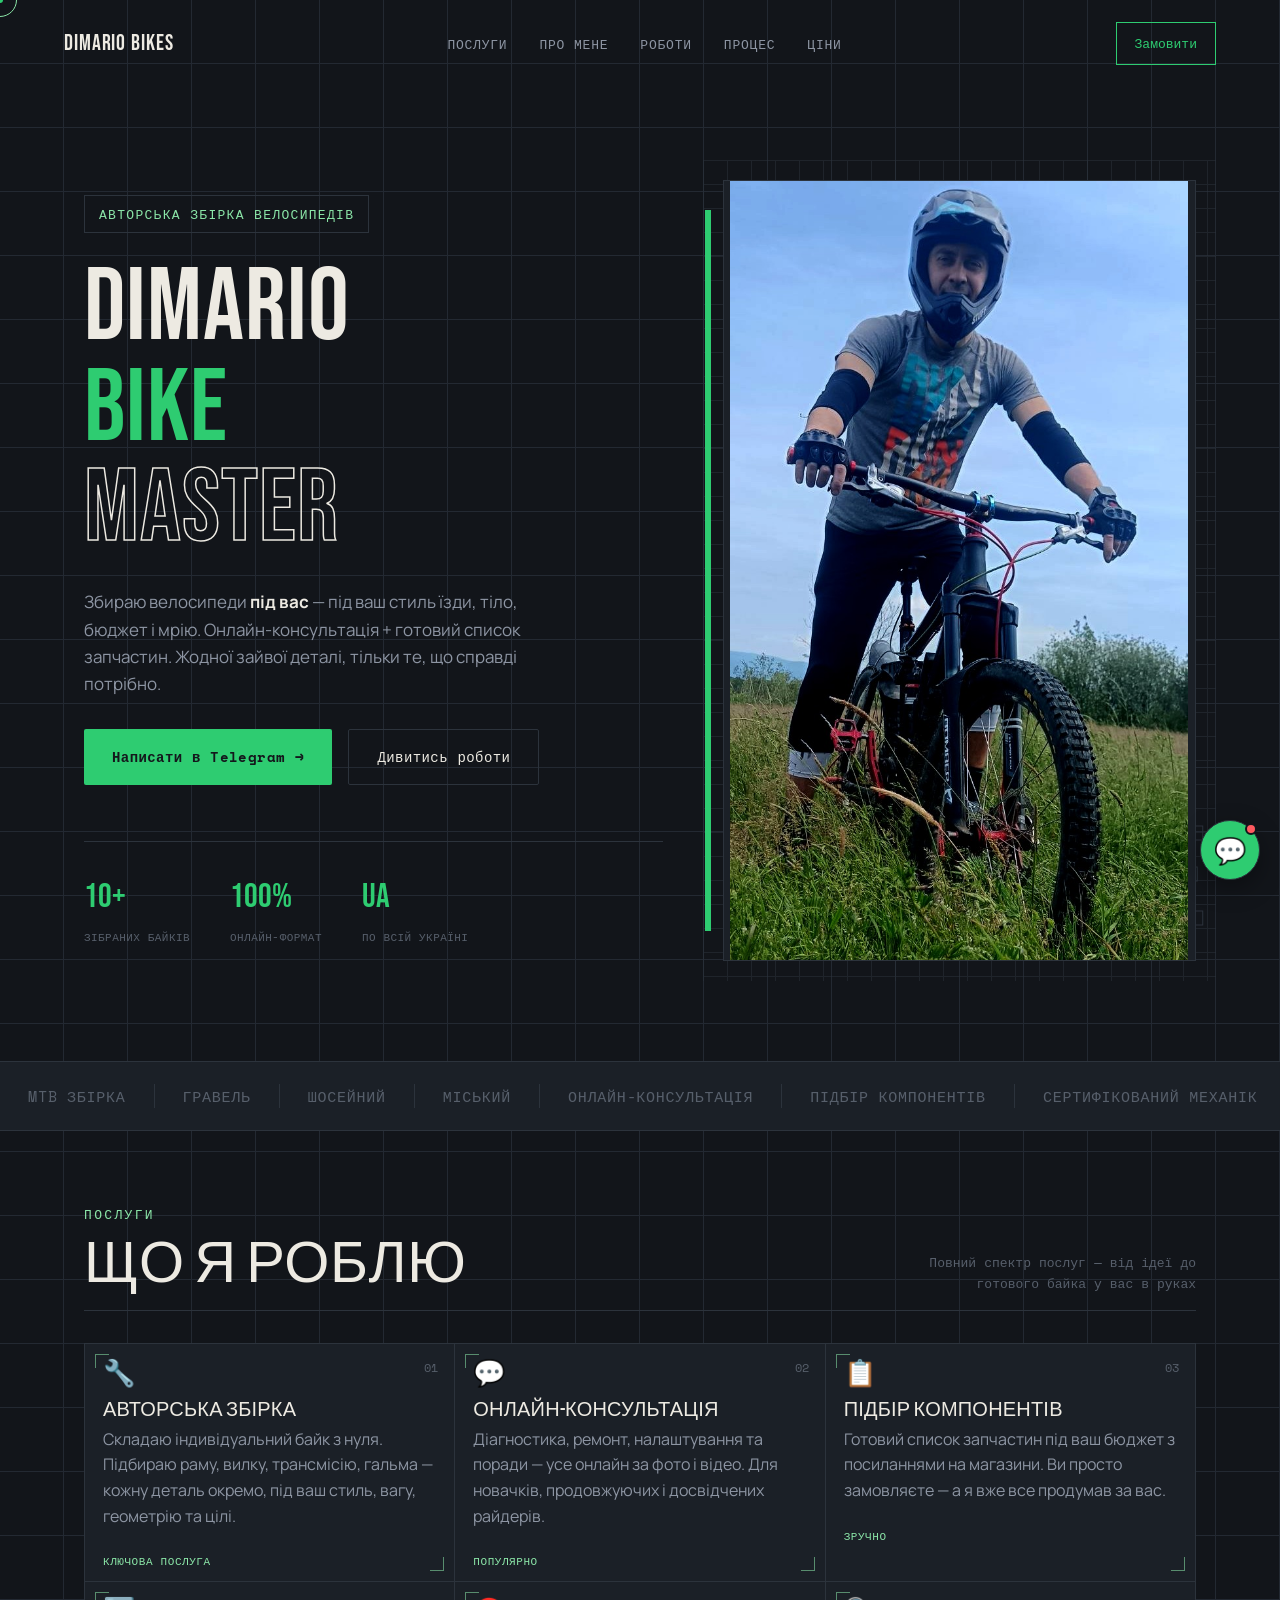
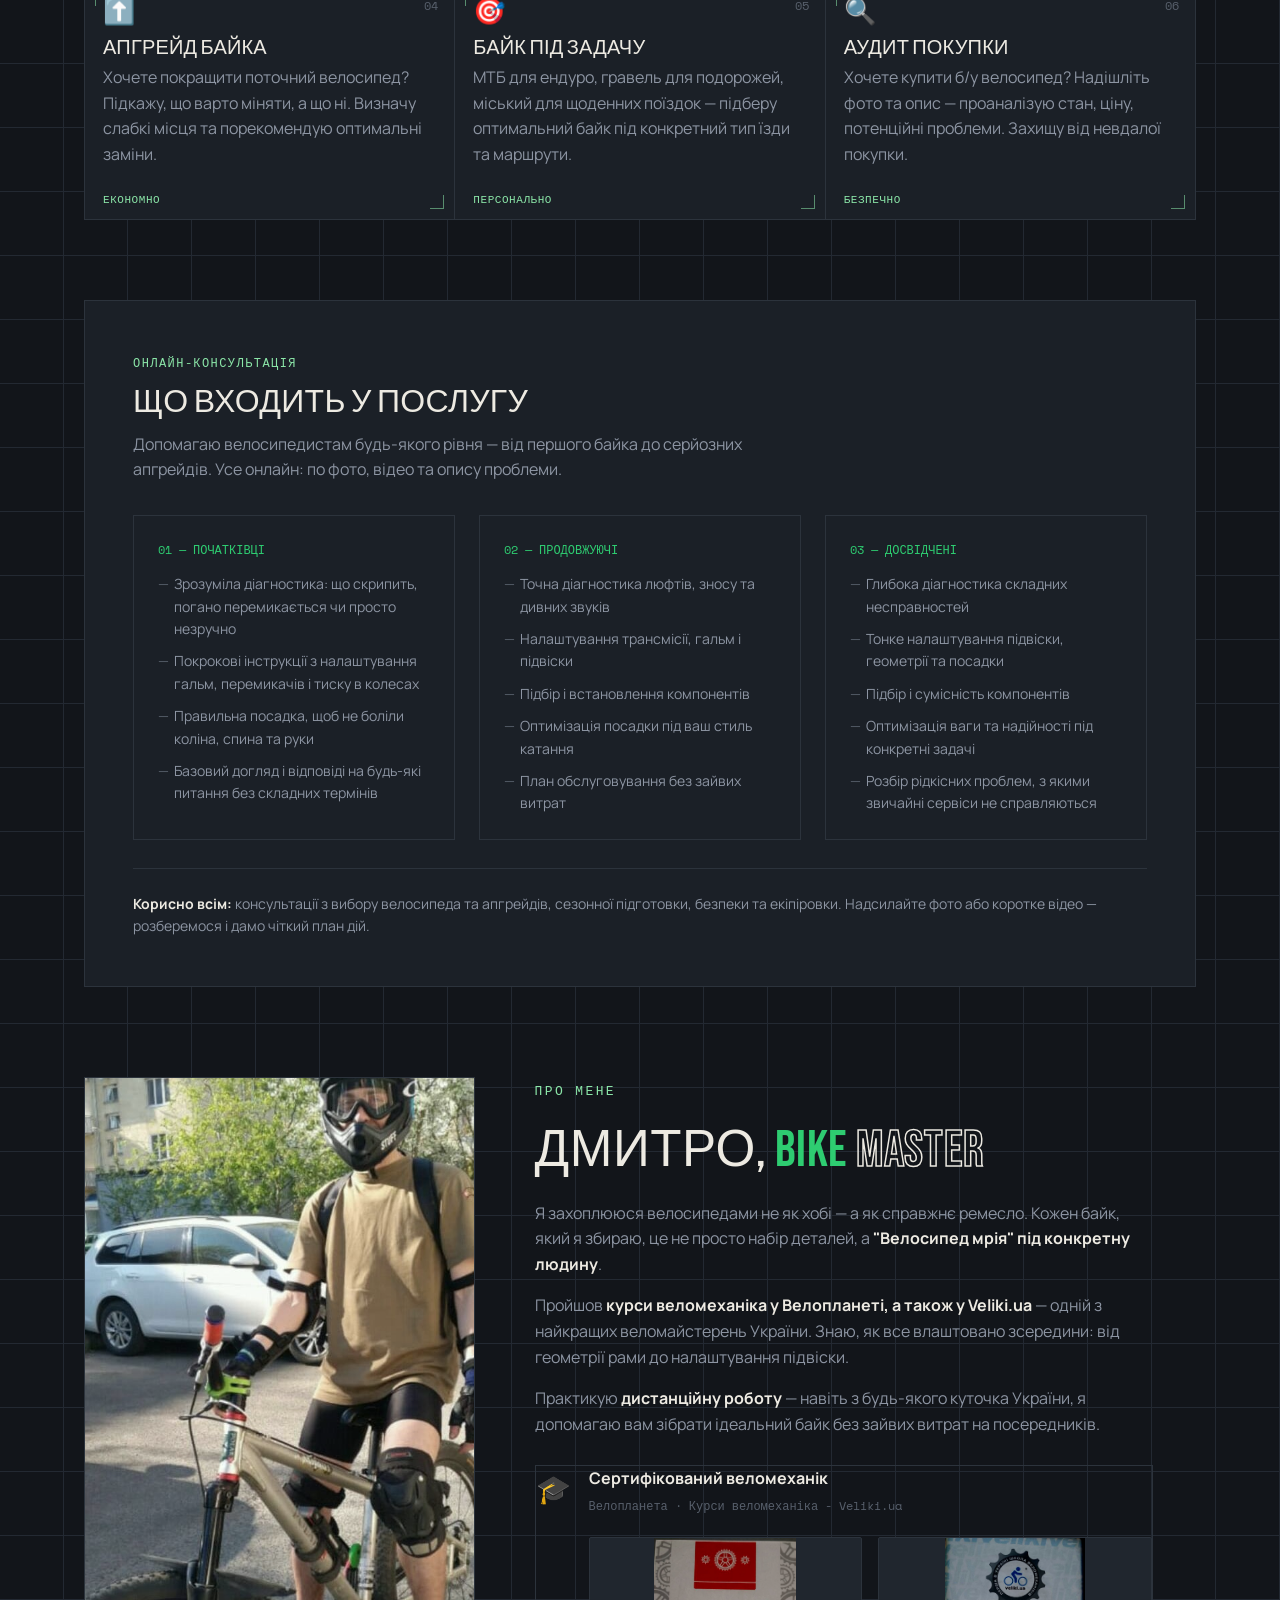
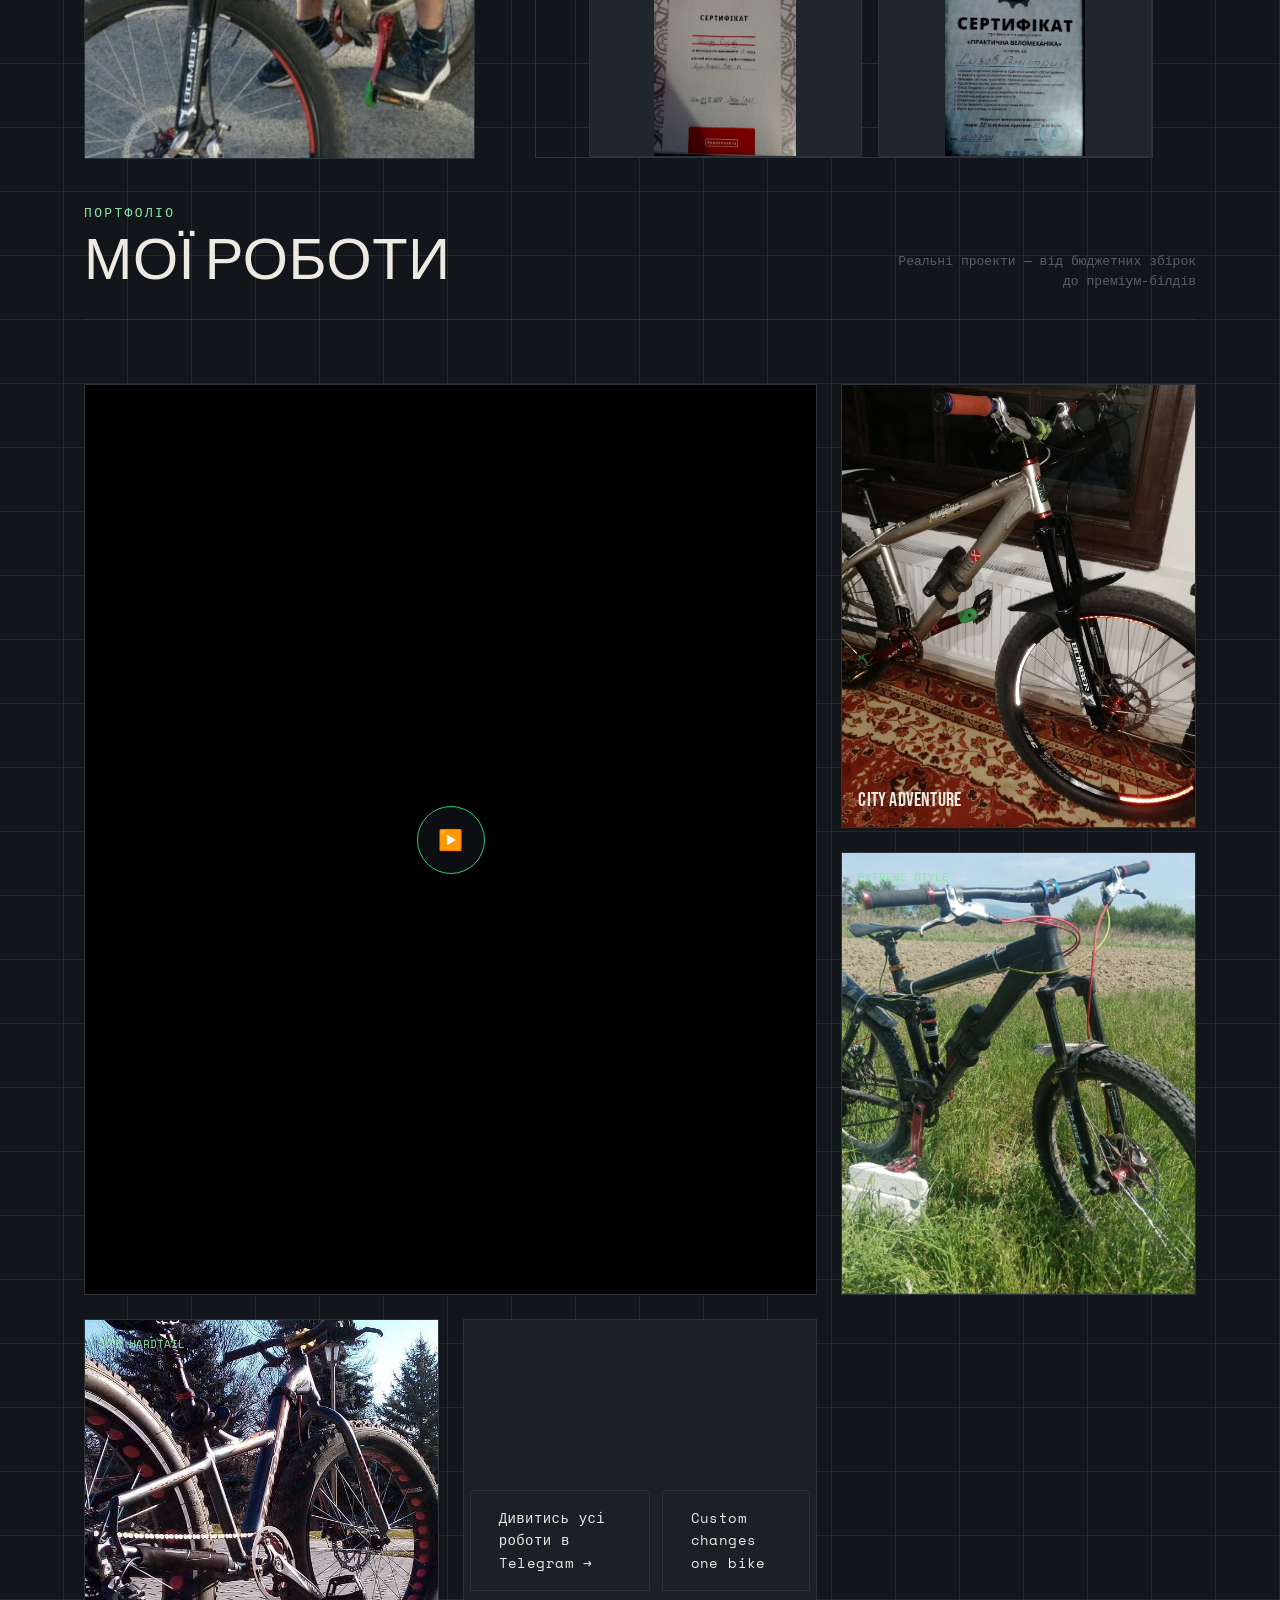
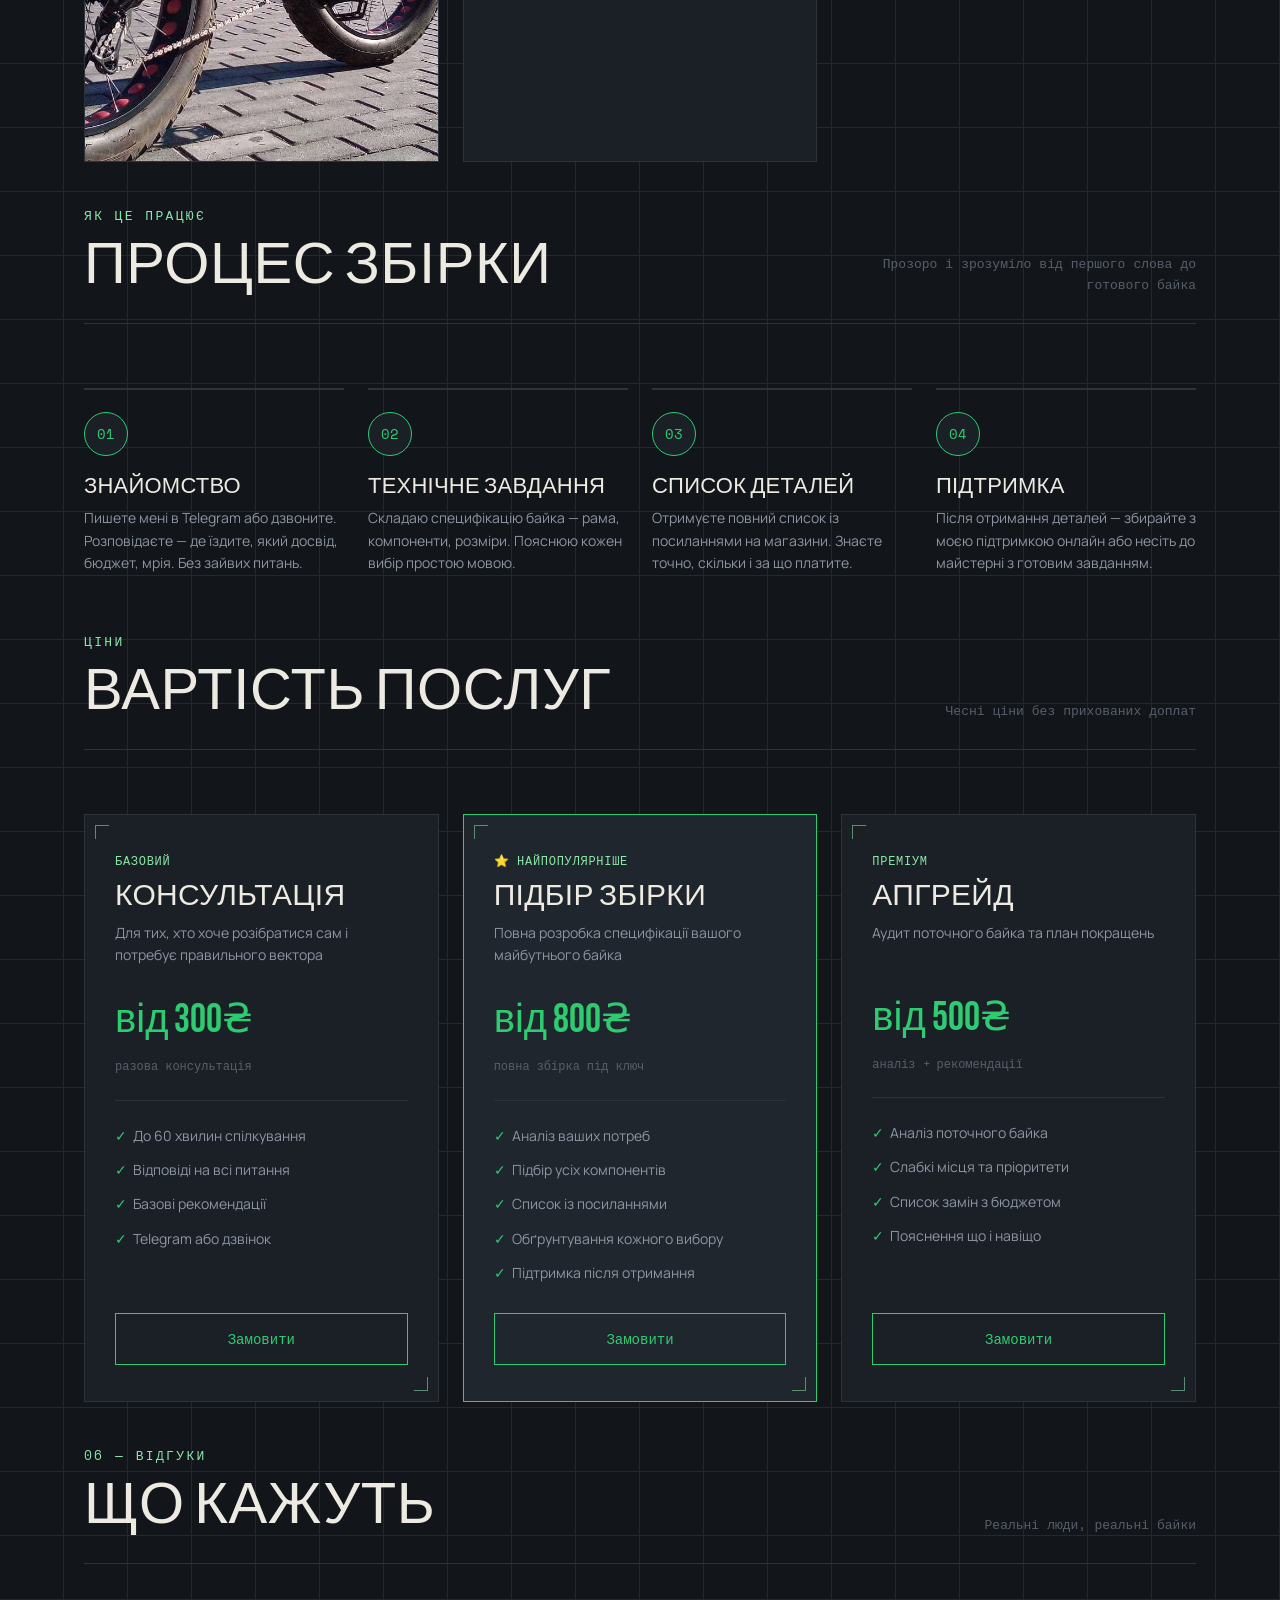
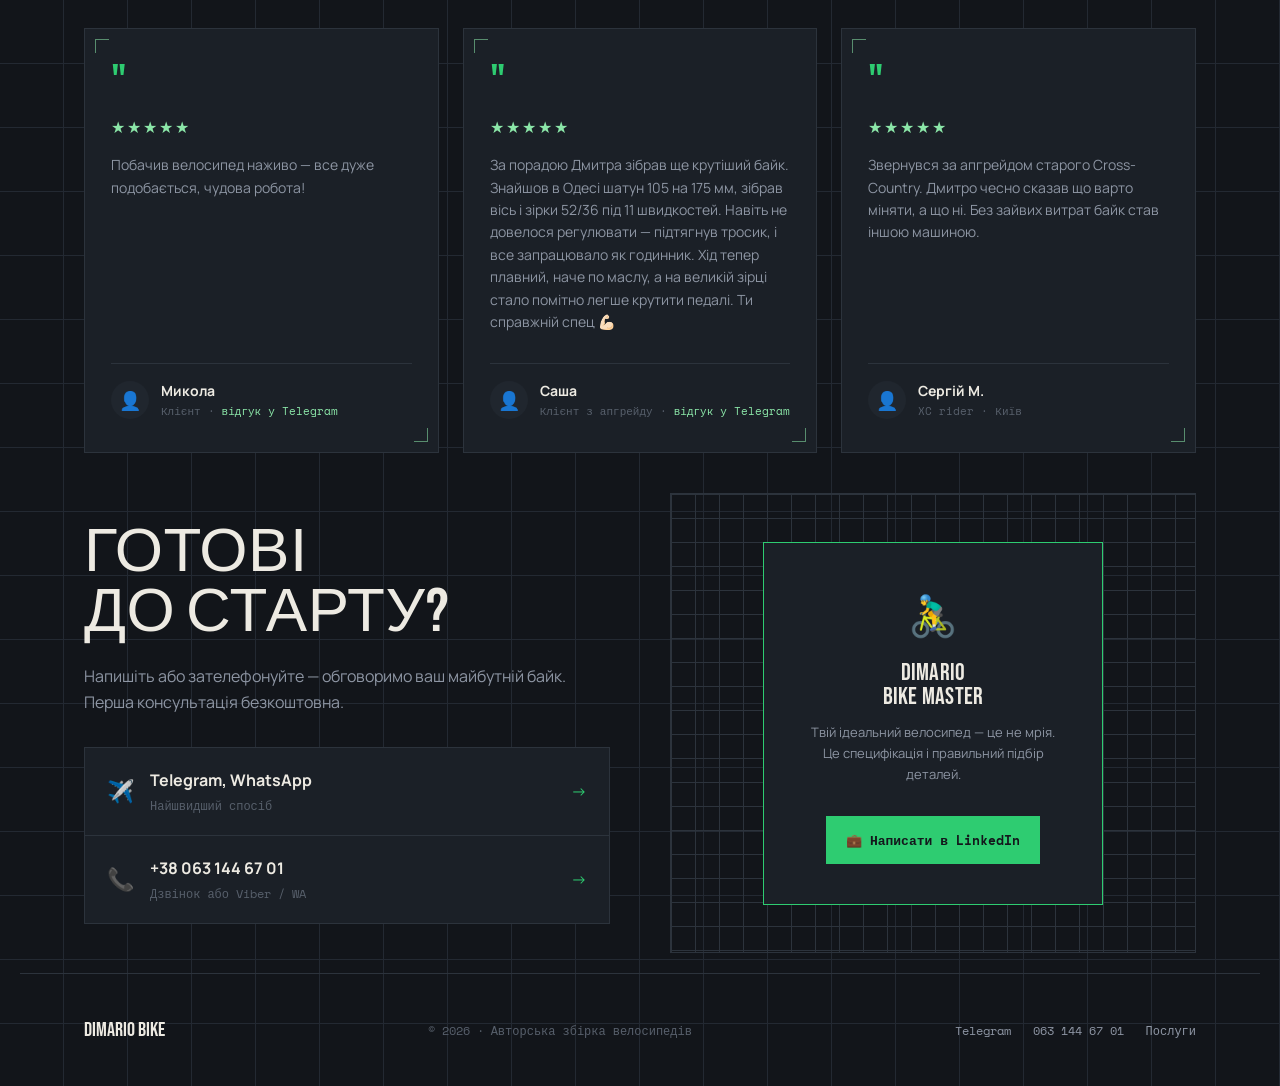
==== commit 8f3de461: "Fix HTML syntax for link and script tags" ====
--- a/index.html
+++ b/index.html
@@ -24,9 +24,9 @@
     <link
       rel="canonical"
       href="https://dimarioshell-collab.github.io/bike-website/"
+        />
     <link rel="stylesheet" href="chatbot.css" />   <!-- в <head>, после style.css -->
     <script src="chatbot.js"></script>              <!-- перед </body>, после script.js -->
-    />
 
     <!-- ============================================================
        SEO: Open Graph (Telegram, Instagram, Facebook превью)
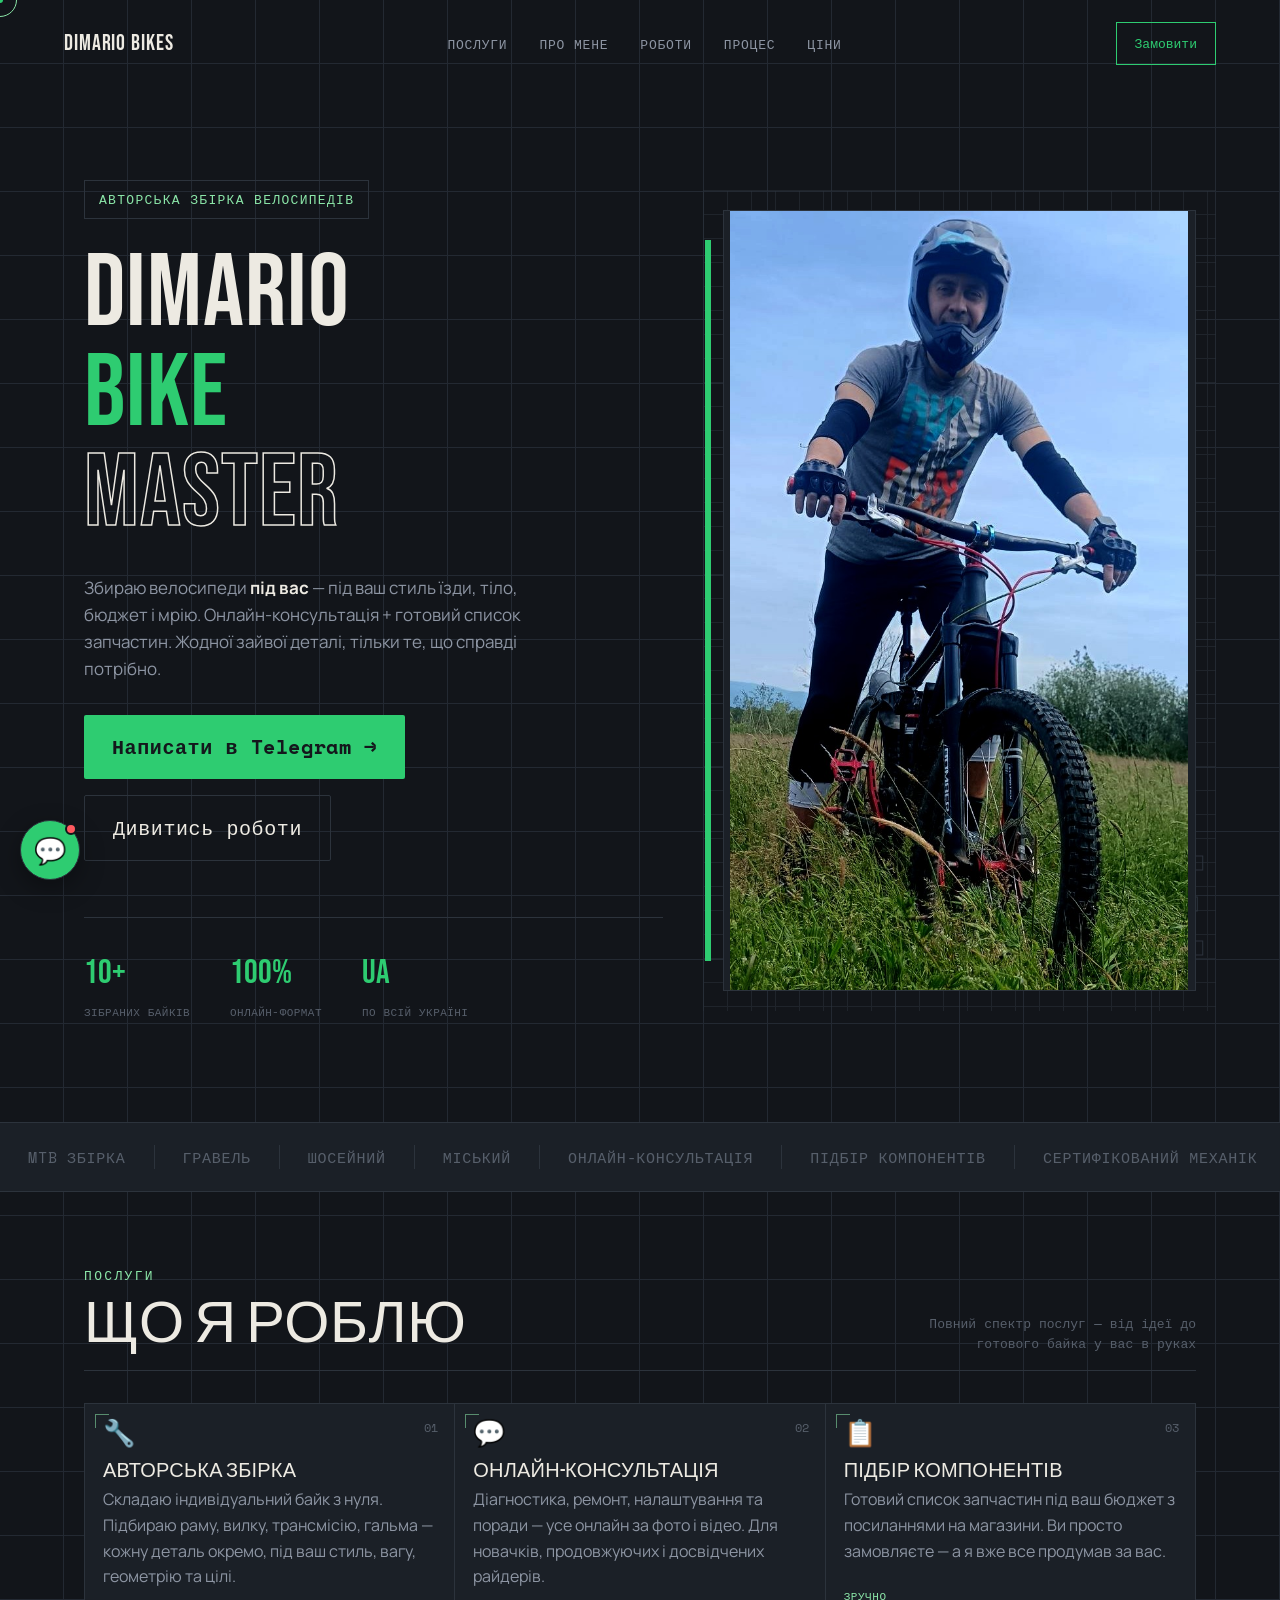
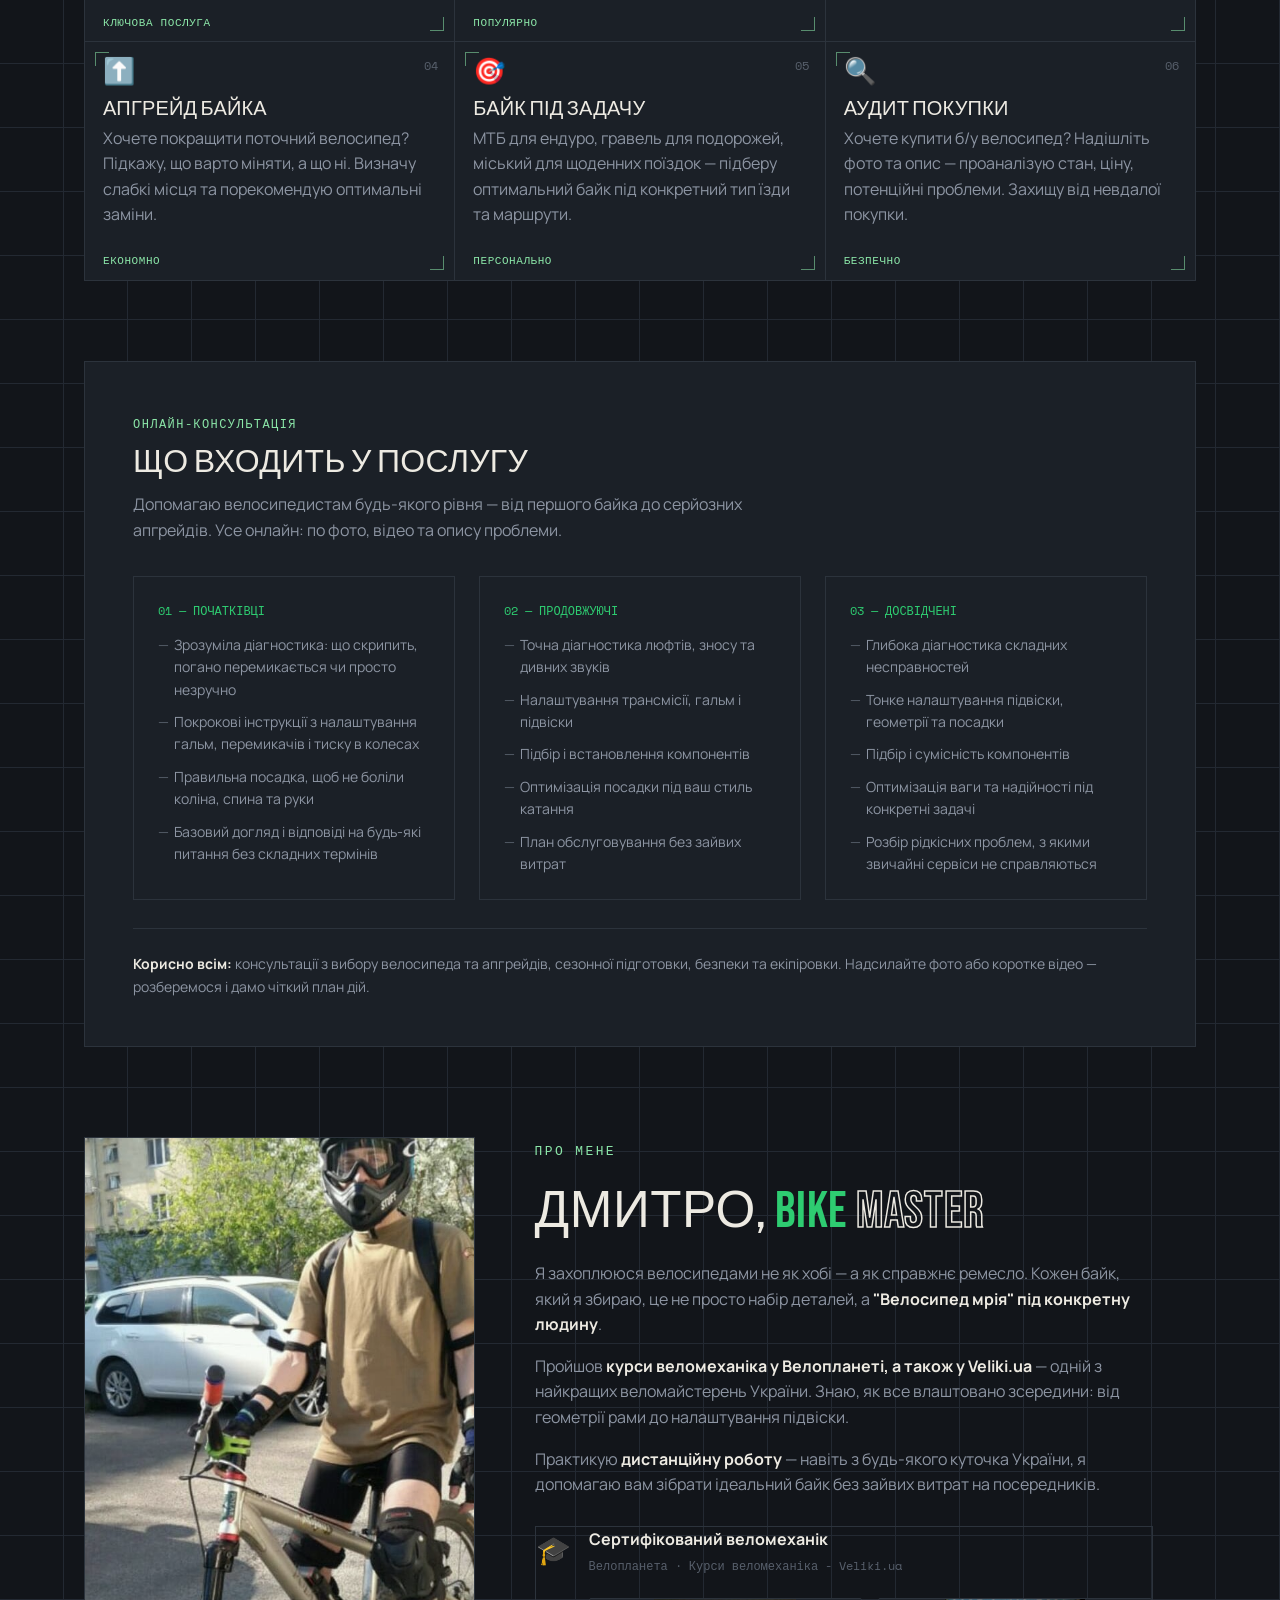
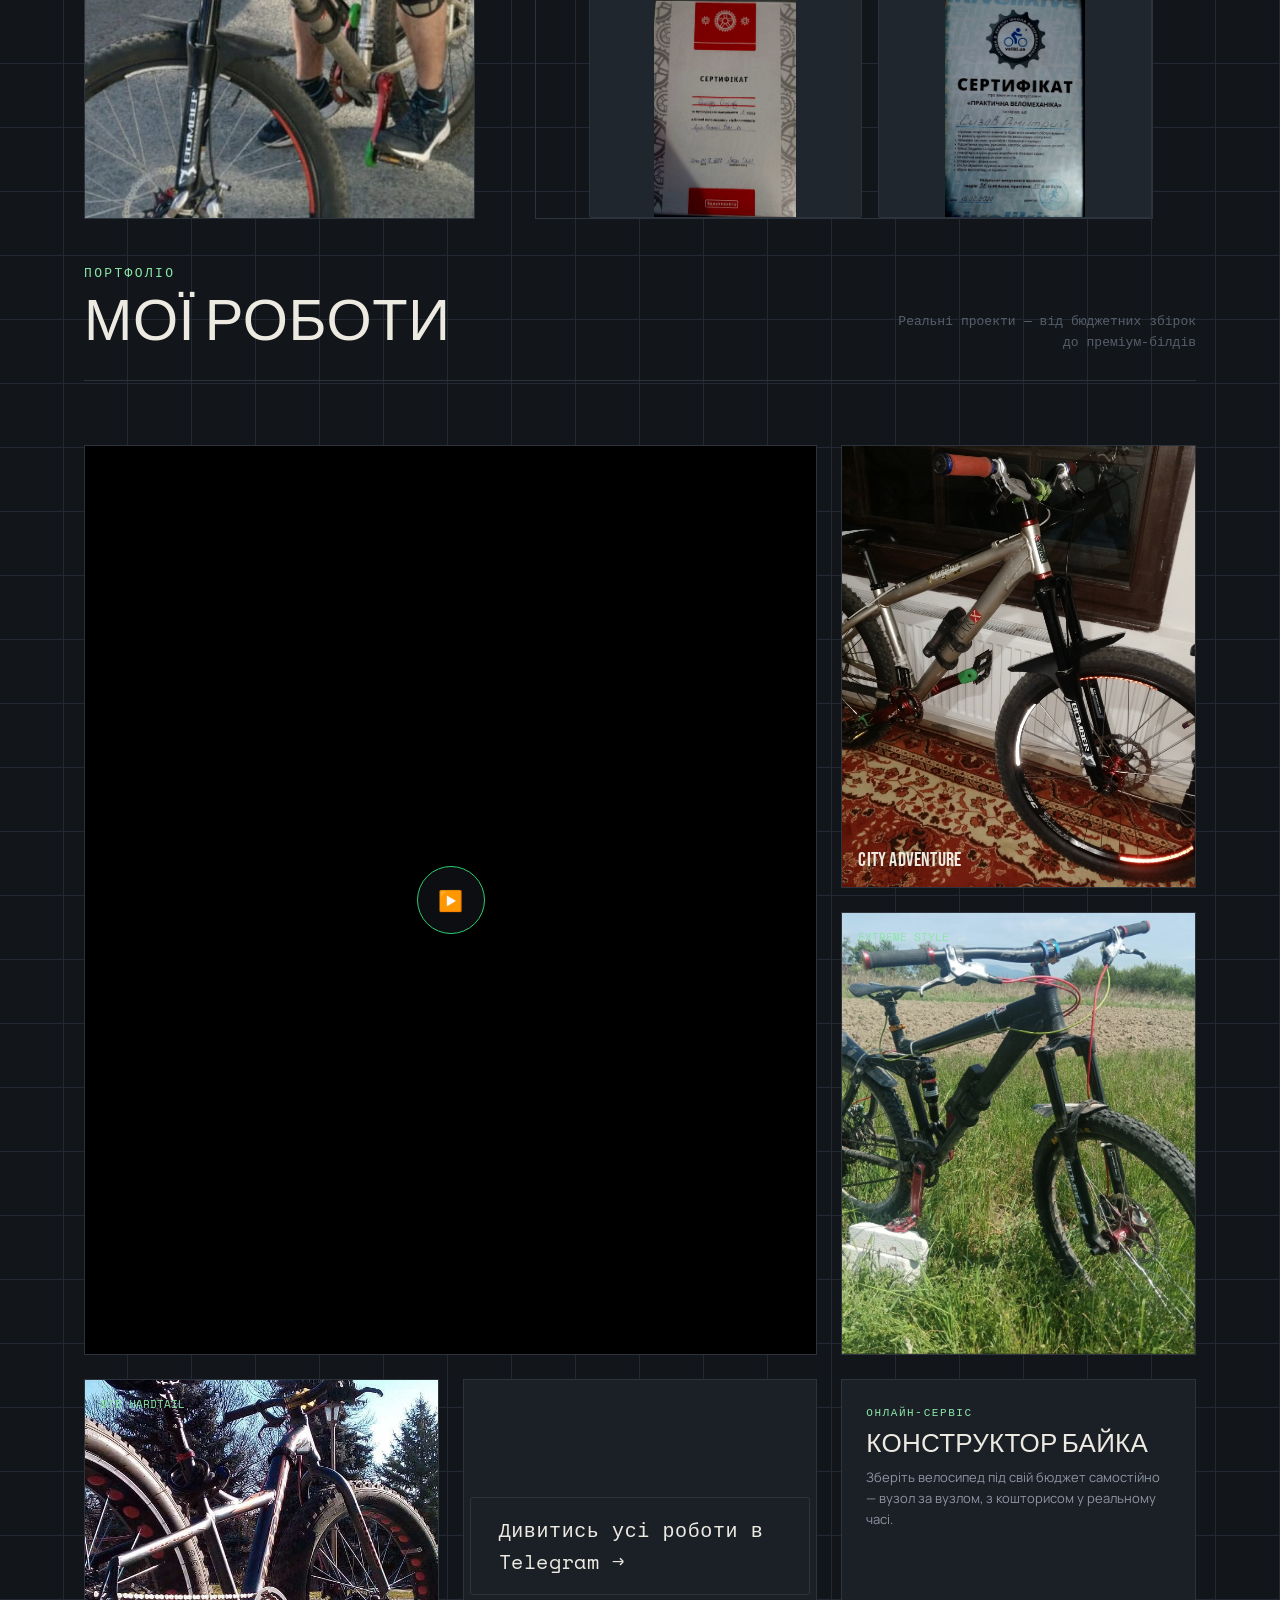
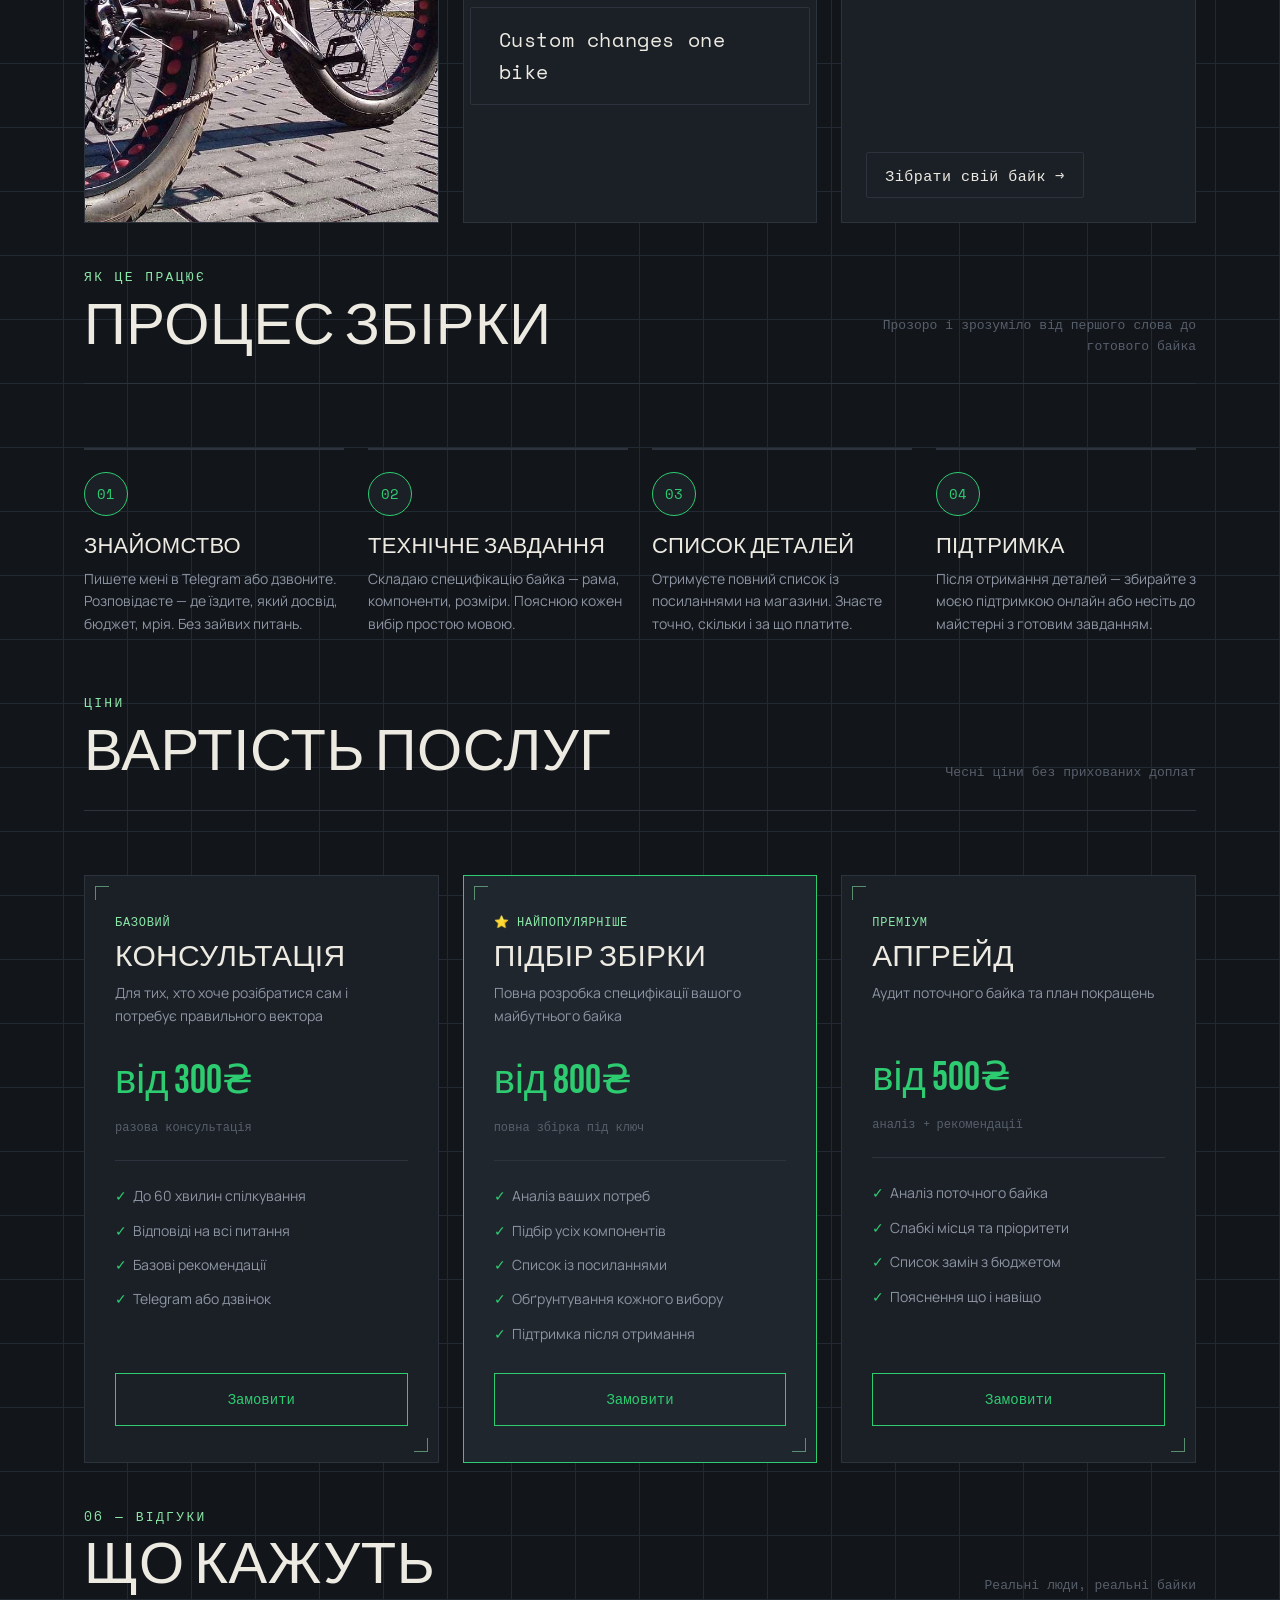
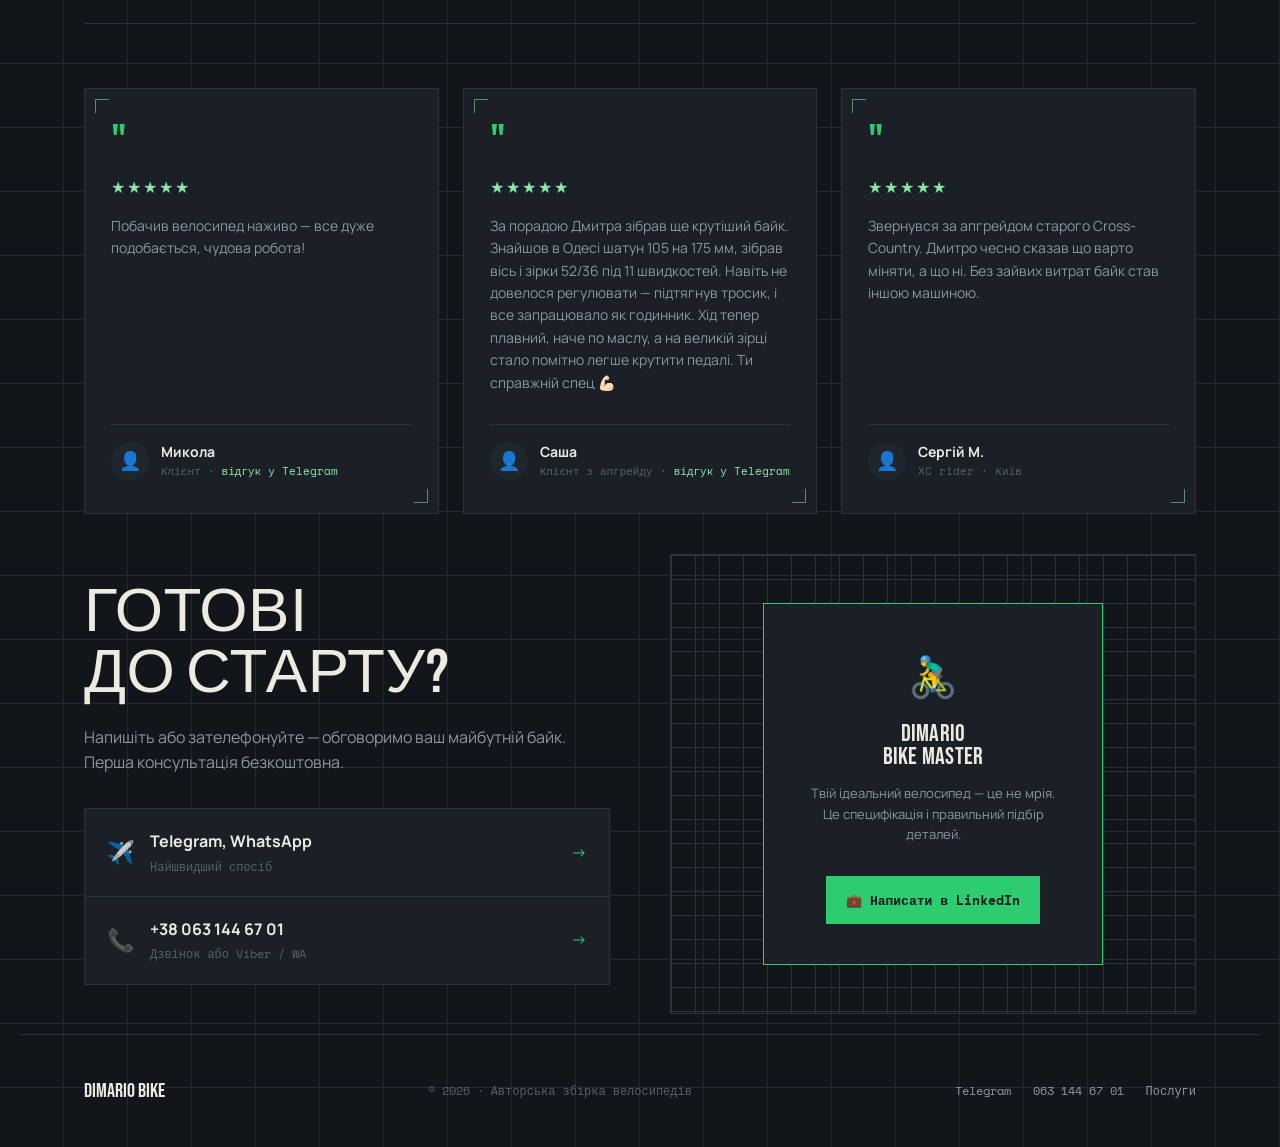
==== commit 63e27173: "update web site" ====
--- a/index.html
+++ b/index.html
@@ -759,6 +759,19 @@
             >
           </div>
         </div>
+
+        <!-- КАРТКА 6 — вільна комірка грід -->
+        <div class="work-card work-card--cta fade-up">
+          <span class="work-cta-eyebrow">Онлайн-сервіс</span>
+          <h4 class="work-cta-title">Конструктор байка</h4>
+          <p class="work-cta-desc">
+            Зберіть велосипед під свій бюджет самостійно — вузол за вузлом,
+            з кошторисом у реальному часі.
+          </p>
+          <a href="constructor.html" class="btn-secondary work-cta-btn"
+            >Зібрати свій байк →</a
+          >
+        </div>
       </div>
     </section>
 
--- a/chatbot.css
+++ b/chatbot.css
@@ -7,7 +7,7 @@
 
 .dbm-chat {
   position: fixed;
-  right: 20px;
+  left: 20px;
   bottom: 20px;
   z-index: 9999;
   font-family: var(--f-body, "Manrope", -apple-system, "Segoe UI", sans-serif);
@@ -65,7 +65,7 @@
 /* ---------- вікно чату ---------- */
 .dbm-chat-window {
   position: absolute;
-  right: 0;
+  left: 0;
   bottom: 76px;
   width: 360px;
   max-width: calc(100vw - 40px);
--- a/style.css
+++ b/style.css
@@ -483,7 +483,7 @@
   gap: 8px;
   padding: 16px 28px;
   font-family: var(--f-mono);
-  font-size: 14px;
+  font-size: 20px;
   letter-spacing: 0.03em;
   border-radius: var(--radius);
   transition: transform 0.25s var(--ease), background 0.25s var(--ease), color 0.25s var(--ease), border-color 0.25s var(--ease);
@@ -1044,8 +1044,8 @@
   height: 100%;
   background: var(--bg-panel);
   display: flex;
-  align-items: center;
-  justify-content: center;
+    justify-content: center;
+   flex-direction: column;
 }
 
 .work-img-placeholder > a.btn-secondary {
@@ -1118,6 +1118,40 @@
 @media (max-width: 600px) {
   .works-grid { grid-template-columns: 1fr; }
   .work-card--large { grid-column: span 1; }
+}
+
+.work-card--cta {
+  display: flex;
+  flex-direction: column;
+  align-items: flex-start;
+  justify-content: center;
+  gap: 10px;
+  padding: 24px;
+  background: var(--bg-panel);
+}
+
+.work-cta-eyebrow {
+  font-family: var(--f-mono);
+  font-size: 11px;
+  letter-spacing: 0.14em;
+  text-transform: uppercase;
+  color: var(--accent-ink);
+}
+
+.work-cta-title {
+  font-size: 26px;
+}
+
+.work-cta-desc {
+  font-size: 13px;
+  color: var(--text-dim);
+  margin: 0;
+}
+
+.work-cta-btn {
+  margin-top: auto;
+  font-size: 15px;
+  padding: 10px 18px;
 }
 
 /* ---------- process ---------- */
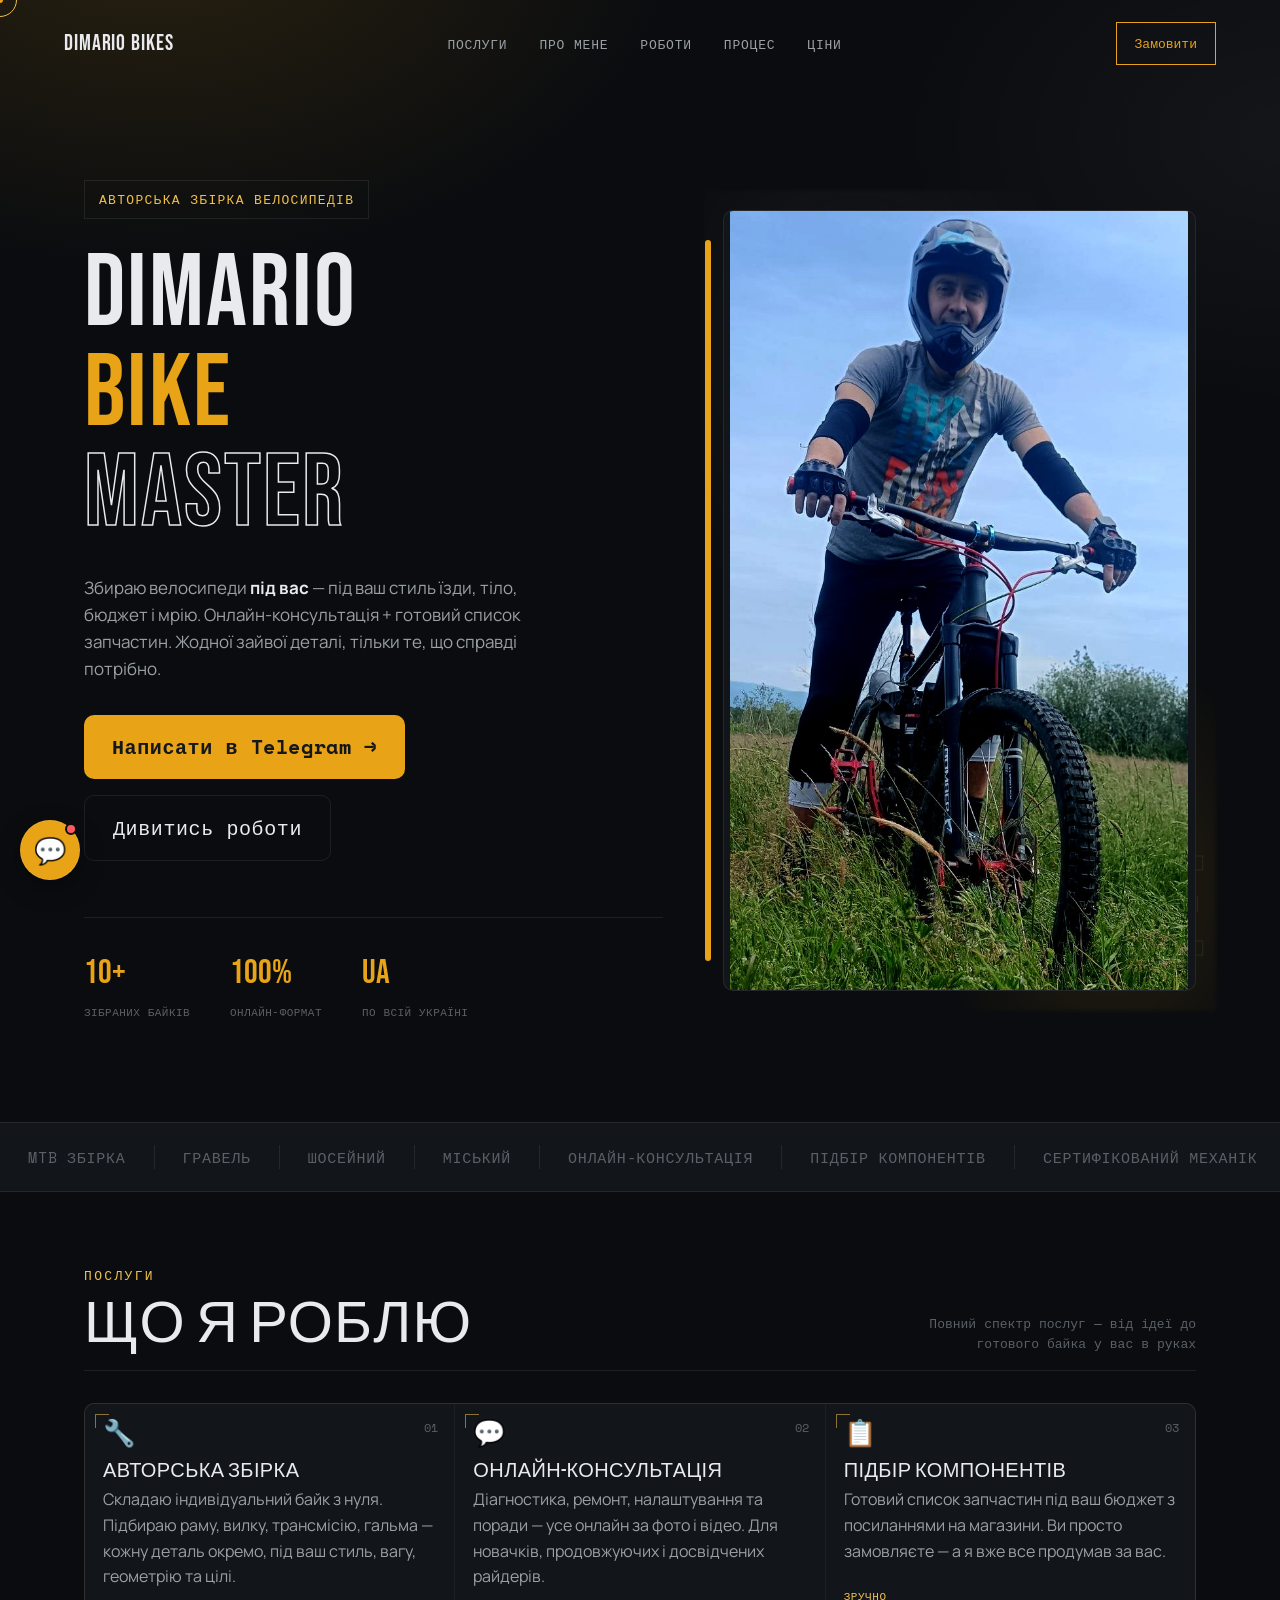
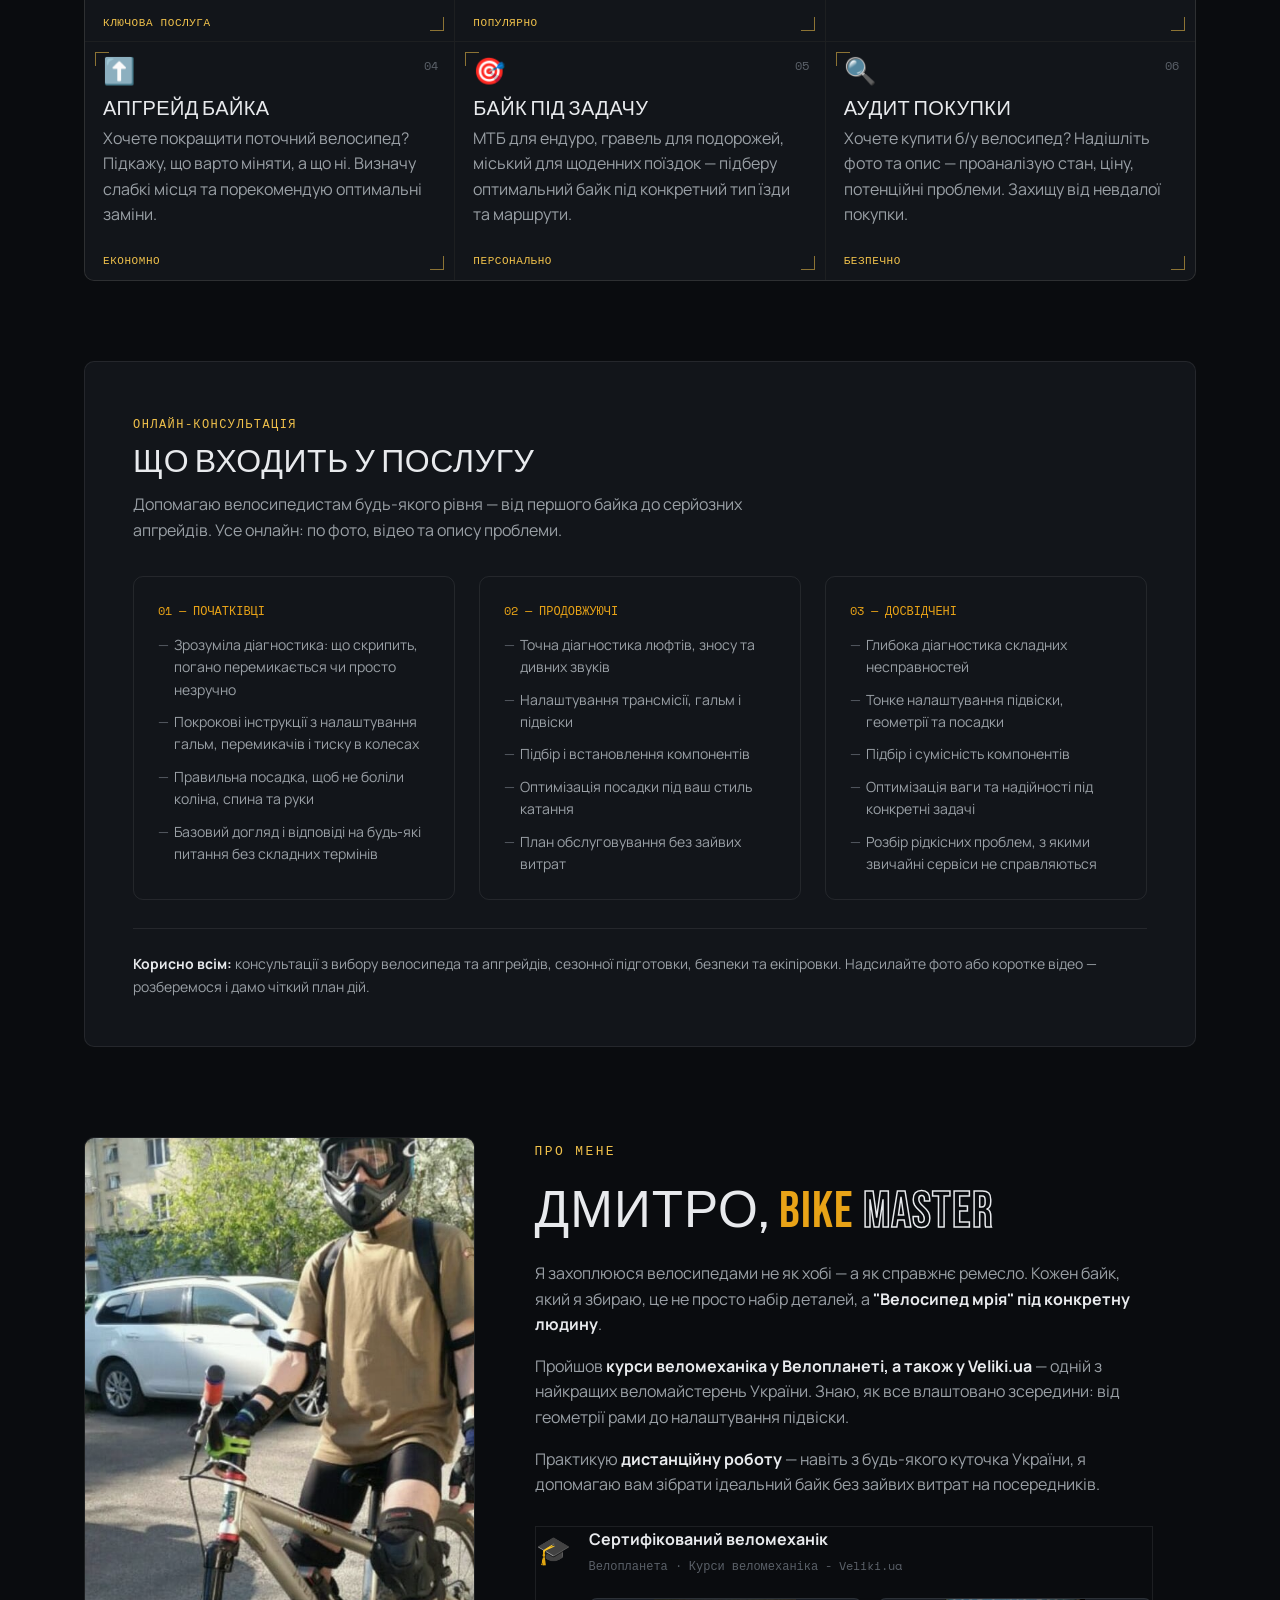
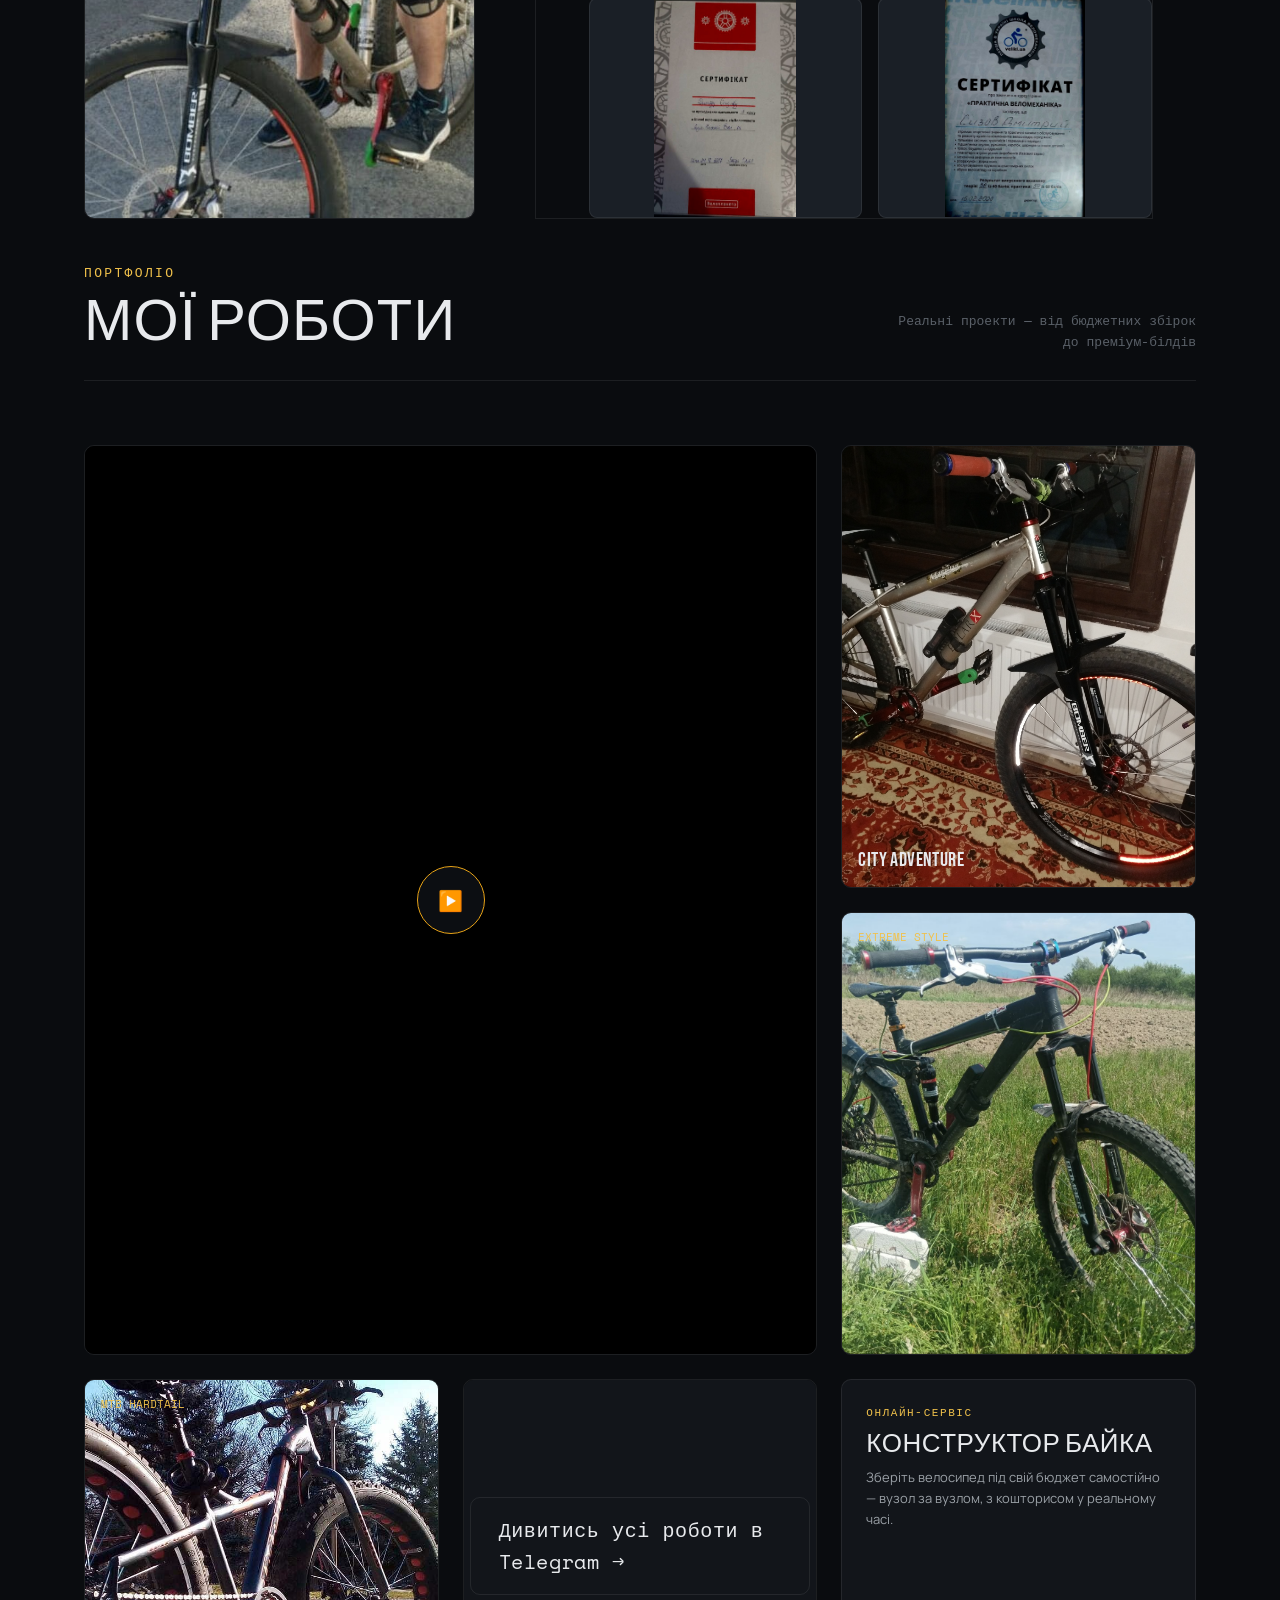
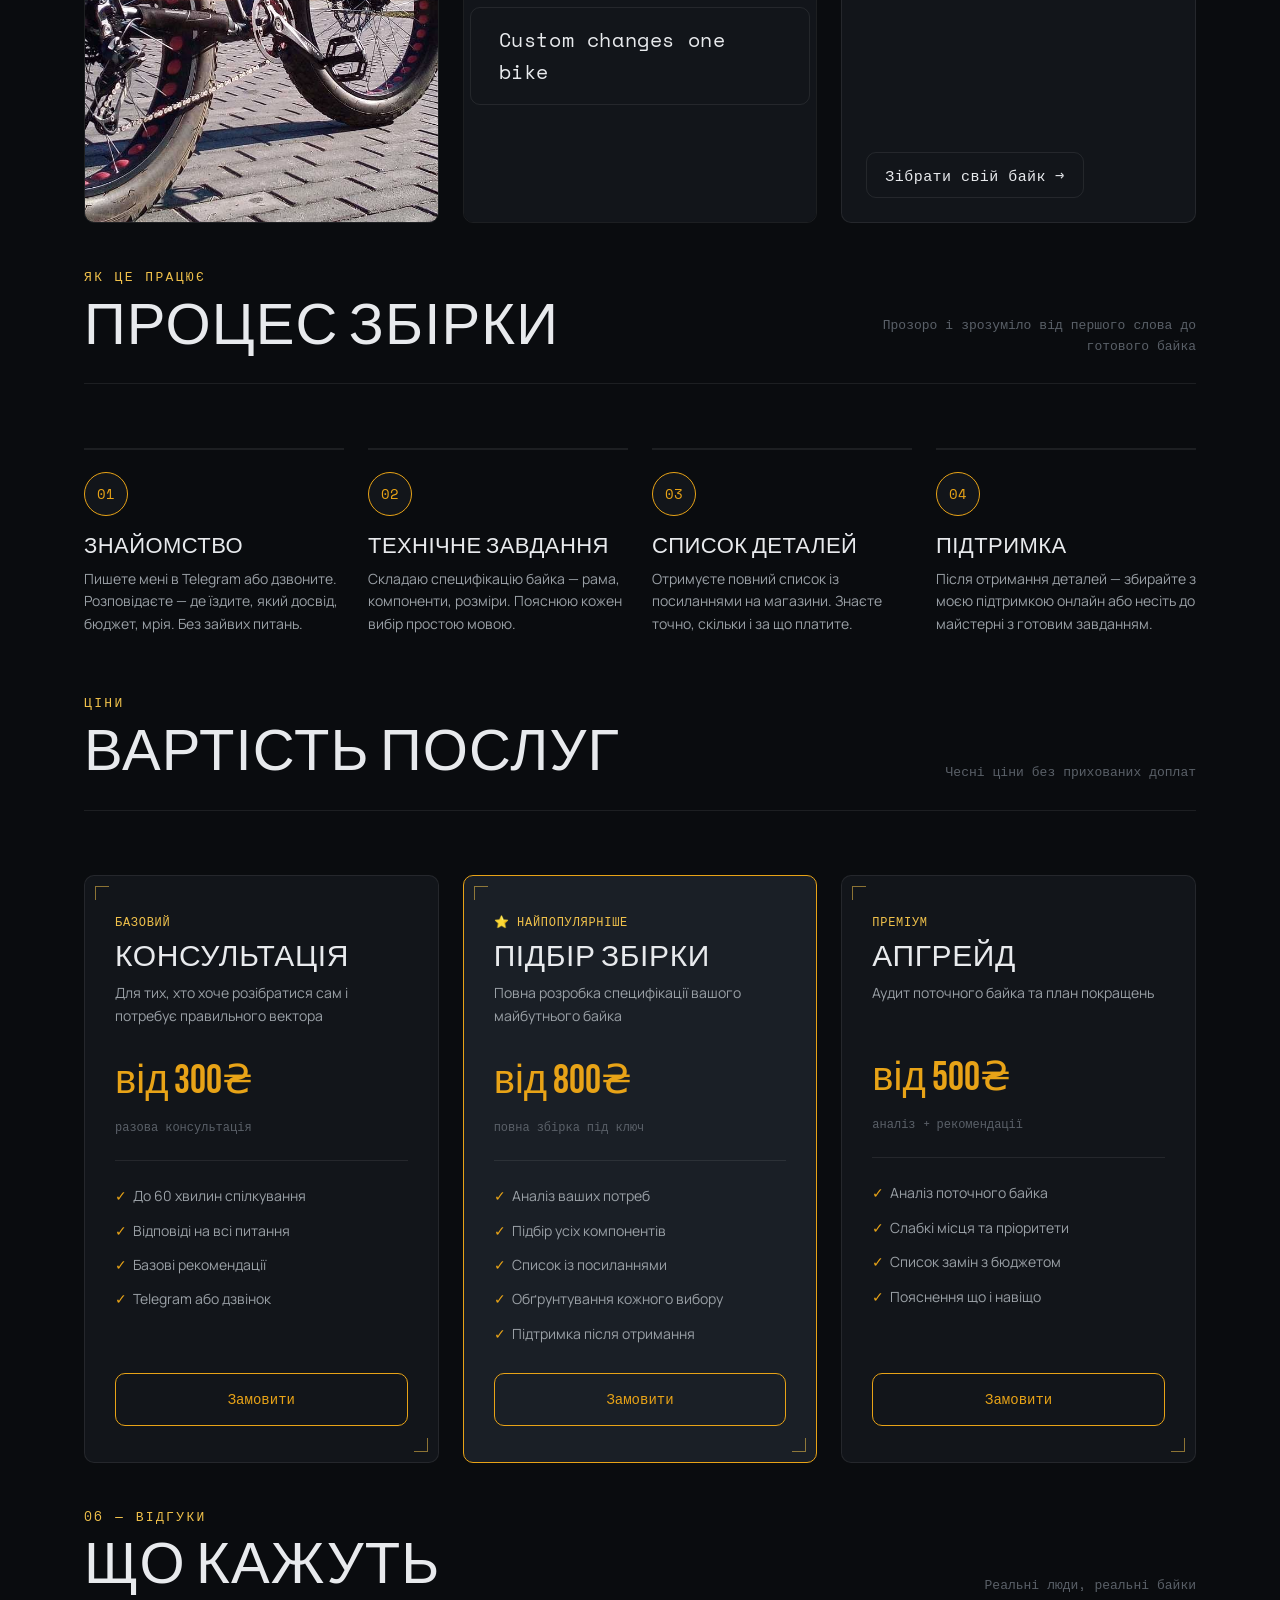
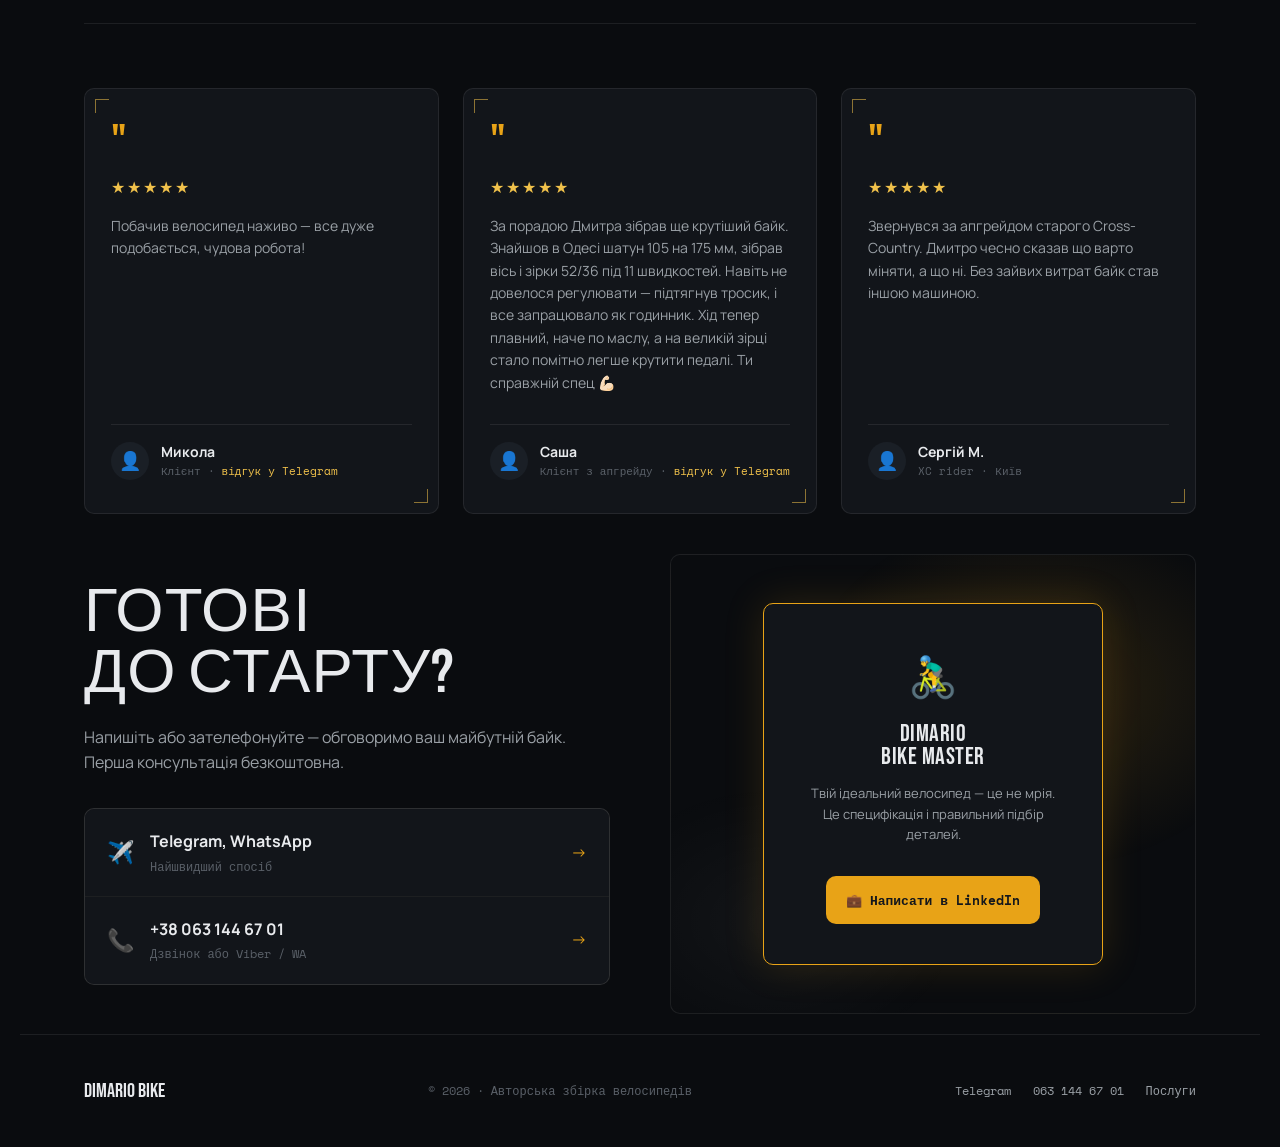
==== commit 5c9f2a5c: "обновление интерфейса" ====
--- a/index.html
+++ b/index.html
@@ -4,8 +4,8 @@
     <meta charset="UTF-8" />
     <meta name="viewport" content="width=device-width, initial-scale=1.0" />
     <title>
-      Dimario Bike Master — Авторська збірка велосипедів під замовлення |
-      Україна
+      Дистанційна збірка гірських велосипедів онлайн | MTB, Downhill,
+      Freeride, ремонт — Dimario Bike Master
     </title>
 
     <!-- ============================================================
@@ -13,31 +13,32 @@
        ============================================================ -->
     <meta
       name="description"
-      content="Авторська збірка велосипедів під замовлення: MTB, гравель, шосейний, міський. Онлайн-консультація веломеханіка, підбір компонентів, апгрейд байка. Доставка по всій Україні."
+      content="Дистанційна авторська збірка гірських велосипедів (MTB, Enduro, Downhill, Freeride) онлайн: підбір компонентів, специфікація байка, ремонт і апгрейд за фото/відео. Двохпідвіси під ваш бюджет. Доставка по всій Україні."
     />
     <meta
       name="keywords"
-      content="збірка велосипеда під замовлення, веломеханік онлайн, підбір велосипеда, апгрейд байка, MTB збірка, гравель велосипед, консультація веломеханіка Україна"
+      content="дистанційна збірка велосипеда, збірка велосипеда онлайн, гірський велосипед, MTB збірка, downhill велосипед, freeride байк, двохпідвіс, full suspension, enduro велосипед, збірка гірського велосипеда під замовлення, ремонт велосипеда онлайн, апгрейд MTB, веломеханік онлайн Україна, підбір компонентів MTB, Kona, Specialized, Canyon"
     />
-    <meta name="robots" content="index, follow" />
+    <meta name="robots" content="index, follow, max-image-preview:large" />
     <meta name="author" content="Dimario Bike Master" />
+    <meta name="geo.region" content="UA" />
+    <meta name="geo.placename" content="Україна" />
+    <meta name="language" content="Ukrainian" />
     <link
       rel="canonical"
       href="https://dimarioshell-collab.github.io/bike-website/"
         />
-    <link rel="stylesheet" href="chatbot.css" />   <!-- в <head>, после style.css -->
-    <script src="chatbot.js"></script>              <!-- перед </body>, после script.js -->
 
     <!-- ============================================================
        SEO: Open Graph (Telegram, Instagram, Facebook превью)
        ============================================================ -->
     <meta
       property="og:title"
-      content="Dimario Bike Master — Авторська збірка велосипедів"
+      content="Дистанційна збірка гірських велосипедів MTB • Downhill • Freeride | Dimario Bike Master"
     />
     <meta
       property="og:description"
-      content="Збираю велосипеди під вас: під стиль їзди, бюджет і мрію. Онлайн-консультація + готовий список запчастин."
+      content="Збираю гірські велосипеди дистанційно, під ваш стиль їзди: MTB, Enduro, Downhill, Freeride. Онлайн-консультація, ремонт і налаштування за фото/відео, готовий список запчастин, двохпідвіси під бюджет."
     />
     <meta
       property="og:image"
@@ -57,11 +58,11 @@
     <meta name="twitter:card" content="summary_large_image" />
     <meta
       name="twitter:title"
-      content="Dimario Bike Master — Авторська збірка велосипедів"
+      content="Дистанційна збірка гірських велосипедів MTB • Downhill • Freeride | Dimario Bike Master"
     />
     <meta
       name="twitter:description"
-      content="Збираю велосипеди під вас: під стиль їзди, бюджет і мрію. Онлайн-консультація + готовий список запчастин."
+      content="Дистанційна збірка та ремонт гірських байків: MTB, Enduro, Downhill, Freeride. Онлайн, під ваш стиль і бюджет."
     />
     <meta
       name="twitter:image"
@@ -78,6 +79,7 @@
 
     <!-- Підключення стилів -->
     <link rel="stylesheet" href="style.css" />
+    <link rel="stylesheet" href="chatbot.css" />
 
     <script type="application/ld+json">
       {
@@ -85,10 +87,24 @@
         "@type": "ProfessionalService",
         "@id": "https://dimarioshell-collab.github.io/bike-website/#business",
         "name": "Dimario Bike Master",
-        "alternateName": "DIMARIO BIKE",
-        "description": "Авторська збірка велосипедів під замовника, онлайн-консультації веломеханіка, підбір компонентів та апгрейд байків по всій Україні.",
+        "alternateName": ["DIMARIO BIKE", "Dimario Bike Master — гірські велосипеди"],
+        "description": "Дистанційна авторська збірка гірських велосипедів (MTB, Enduro, Downhill, Freeride) онлайн. Двохпідвіси, підбір компонентів, ремонт і апгрейд байків, онлайн-консультації веломеханіка по всій Україні.",
         "url": "https://dimarioshell-collab.github.io/bike-website/",
         "image": "https://dimarioshell-collab.github.io/bike-website/images/Me%20Kona.jpg",
+        "knowsAbout": [
+          "Mountain bike",
+          "MTB",
+          "Downhill",
+          "Freeride",
+          "Enduro",
+          "Full suspension",
+          "Двохпідвіс",
+          "Гірський велосипед",
+          "Дистанційна збірка велосипеда",
+          "Збірка велосипеда онлайн",
+          "Ремонт велосипеда",
+          "Збірка велосипеда під замовлення"
+        ],
         "telephone": "+380631446701",
         "priceRange": "300₴ - 800₴",
         "areaServed": {
@@ -121,7 +137,7 @@
           "@type": "Person",
           "name": "Дмитро",
           "jobTitle": "Веломеханік",
-          "description": "Сертифікований веломеханік, курси у Велопланеті та Veliki.ua.",
+          "description": "Сертифікований веломеханік, дистанційно збирає та ремонтує гірські велосипеди (MTB, Downhill, Freeride) онлайн. Курси у Велопланеті та Veliki.ua.",
           "alumniOf": [
             { "@type": "Organization", "name": "Велопланета" },
             { "@type": "Organization", "name": "Veliki.ua" }
@@ -129,14 +145,14 @@
         },
         "hasOfferCatalog": {
           "@type": "OfferCatalog",
-          "name": "Послуги Dimario Bike Master",
+          "name": "Послуги з гірських велосипедів",
           "itemListElement": [
             {
               "@type": "Offer",
               "itemOffered": {
                 "@type": "Service",
-                "name": "Авторська збірка велосипеда",
-                "description": "Індивідуальна збірка байка з нуля: рама, вилка, трансмісія, гальма під стиль, вагу, геометрію та цілі клієнта."
+                "name": "Дистанційна авторська збірка гірського велосипеда (MTB / Enduro / Downhill / Freeride)",
+                "description": "Індивідуальна збірка двохпідвіса або хардтейла з нуля повністю онлайн, дистанційно: підбір рами, вилки, трансмісії та гальм під стиль їзди, вагу, геометрію та бюджет клієнта."
               }
             },
             {
@@ -145,8 +161,8 @@
               "priceCurrency": "UAH",
               "itemOffered": {
                 "@type": "Service",
-                "name": "Онлайн-консультація",
-                "description": "Діагностика, ремонт, налаштування та поради онлайн за фото і відео для новачків, продовжуючих і досвідчених райдерів."
+                "name": "Онлайн-консультація по гірських велосипедах",
+                "description": "Діагностика, ремонт, налаштування підвіски та поради по MTB / Downhill / Freeride за фото і відео."
               }
             },
             {
@@ -155,8 +171,8 @@
               "priceCurrency": "UAH",
               "itemOffered": {
                 "@type": "Service",
-                "name": "Підбір компонентів / збірки",
-                "description": "Повна розробка специфікації байка та список запчастин з посиланнями на магазини під бюджет клієнта."
+                "name": "Підбір компонентів для гірського байка",
+                "description": "Повна специфікація MTB / Enduro / Downhill з посиланнями на магазини під бюджет."
               }
             },
             {
@@ -165,8 +181,8 @@
               "priceCurrency": "UAH",
               "itemOffered": {
                 "@type": "Service",
-                "name": "Апгрейд байка",
-                "description": "Аудит поточного велосипеда, виявлення слабких місць і план покращень з бюджетом."
+                "name": "Апгрейд гірського велосипеда",
+                "description": "Аудит поточного MTB, виявлення слабких місць і план покращень (підвіска, гальма, трансмісія, колеса)."
               }
             },
             {
@@ -174,15 +190,15 @@
               "itemOffered": {
                 "@type": "Service",
                 "name": "Байк під задачу",
-                "description": "Підбір оптимального велосипеда під конкретний тип їзди та маршрути: МТБ, гравель, шосе, місто."
+                "description": "Підбір оптимального гірського велосипеда під конкретний тип їзди та маршрути: MTB, Enduro, Downhill, Freeride."
               }
             },
             {
               "@type": "Offer",
               "itemOffered": {
                 "@type": "Service",
-                "name": "Аудит покупки б/у велосипеда",
-                "description": "Аналіз стану, ціни та потенційних проблем велосипеда перед покупкою за фото та описом."
+                "name": "Аудит покупки б/у гірського велосипеда",
+                "description": "Аналіз стану, ціни та потенційних проблем MTB перед покупкою за фото та описом."
               }
             }
           ]
@@ -323,6 +339,14 @@
        HERO — головна секція
        ============================================================ -->
     <section class="hero" id="hero">
+      <!-- ЗАМІНИТИ: фонове зображення гір + лісу на весь hero (16:9 або 21:9).
+           Можна додати як background-image на .hero в style.css, або як
+           <img> позаду .hero-left/.hero-right з position:absolute; z-index:-1.
+           Рекомендований промпт для генерації:
+           Ultra-realistic cinematic photograph of steep mountain slopes with
+           dense coniferous forest, dramatic alpine peaks, misty valleys,
+           golden hour light, empty downhill trail, photorealistic, 8k,
+           website hero background, no people -->
       <div class="hero-left">
         <!-- Підзаголовок над заголовком -->
         <div class="hero-tag">Авторська збірка велосипедів</div>
@@ -650,6 +674,9 @@
        РОБОТИ / ПОРТФОЛІО
        ============================================================ -->
     <section class="works" id="works">
+      <!-- ЗАМІНИТИ (опційно): для карток без реального фото байка (напр. work-card--cta)
+           можна додати фонове зображення лісу/гори як текстуру картки.
+           Рекомендований промпт: same as hero — mountain forest trail, misty, cinematic. -->
       <div class="section-header fade-up">
         <div>
           <span class="section-num">ПОРТФОЛІО</span>
@@ -1080,6 +1107,7 @@
 
     <!-- Підключення скриптів — завжди в кінці body -->
     <script src="script.js"></script>
+    <script src="chatbot.js"></script>
     <div class="lightbox-overlay" id="lightbox">
       <button class="lightbox-close" id="lightboxClose">&times;</button>
       <img src="" alt="" id="lightboxImg" />
--- a/style.css
+++ b/style.css
@@ -1,23 +1,26 @@
 /* ==========================================================================
    DIMARIO BIKE MASTER — stylesheet
-   Design concept: "calibration sheet" — a dark steel workshop with
-   blueprint grid lines, caliper-style corner brackets and spec-sheet
-   typography (mono numbers, condensed display headlines).
+   Design concept: "downhill freeride" — mountains, dense forest, steep
+   trails and full-suspension bikes. A dark, cinematic atmosphere with
+   amber/gold accents replacing the old blueprint-workshop palette,
+   softer misty gradients instead of hard calibration grids, and
+   slightly rounded panels instead of sharp technical corners.
    ========================================================================== */
 
 :root {
   /* colour */
-  --bg: #12151a;
-  --bg-panel: #1b2027;
-  --bg-panel-2: #20262e;
-  --line: #2c333c;
-  --line-soft: #232932;
-  --text: #edeae2;
-  --text-dim: #8d95a3;
-  --text-faint: #575f6b;
-  --accent: #2ecc71;
-  --accent-dim: #1f7a46;
-  --accent-ink: #8be6a8;
+  --bg: #0a0c0f;
+  --bg-panel: #12151a;
+  --bg-panel-2: #1a1f26;
+  --line: rgba(255, 255, 255, 0.08);
+  --line-soft: rgba(255, 255, 255, 0.05);
+  --text: #e8eaed;
+  --text-dim: #9aa0a6;
+  --text-faint: #5a6068;
+  --accent: #e8a317;
+  --accent-dim: #b87d0f;
+  --accent-ink: #f0c14b;
+  --accent-glow: rgba(232, 163, 23, 0.15);
 
   /* type */
   --f-display: "Bebas Neue", "Arial Narrow", sans-serif;
@@ -27,7 +30,7 @@
   /* layout */
   --container: 1240px;
   --gap: 24px;
-  --radius: 2px;
+  --radius: 10px;
   --ease: cubic-bezier(0.16, 1, 0.3, 1);
 }
 
@@ -73,7 +76,7 @@
   margin: 0;
   font-family: var(--f-display);
   font-weight: 400;
-  letter-spacing: 0.01em;
+  letter-spacing: 0.02em;
   line-height: 0.98;
   text-transform: uppercase;
 }
@@ -95,16 +98,32 @@
 
 ::selection {
   background: var(--accent);
-  color: #12151a;
-}
-
-/* faint blueprint grid painted on the page background */
+  color: var(--bg);
+}
+
+/* Cinematic mountain/forest atmosphere: soft amber fog glows replace the old
+   hard blueprint pixel-grid; the original forest-silhouette artwork stays in
+   the side margins, now sitting on a darker, more atmospheric backdrop. */
 body {
   background-image:
-    linear-gradient(var(--line-soft) 1px, transparent 1px),
-    linear-gradient(90deg, var(--line-soft) 1px, transparent 1px);
-  background-size: 64px 64px;
-  background-position: -1px -1px;
+    radial-gradient(ellipse 900px 600px at 12% -10%, var(--accent-glow), transparent 60%),
+    radial-gradient(ellipse 700px 500px at 100% 15%, rgba(255, 255, 255, 0.04), transparent 55%),
+    url("[data-uri]"),
+    url("[data-uri]");
+  background-size: 100% 100%, 100% 100%, 320px auto, 320px auto;
+  background-position: 0 0, 0 0, left bottom, right bottom;
+  background-repeat: no-repeat, no-repeat, no-repeat, no-repeat;
+  background-attachment: fixed, fixed, fixed, fixed;
+  background-color: var(--bg);
+}
+
+/* hide the side forest-silhouette artwork on narrower screens so it never overlaps readable content */
+@media (max-width: 1500px) {
+  body {
+    background-image:
+      radial-gradient(ellipse 900px 600px at 12% -10%, var(--accent-glow), transparent 60%),
+      radial-gradient(ellipse 700px 500px at 100% 15%, rgba(255, 255, 255, 0.04), transparent 55%);
+  }
 }
 
 .accent { color: var(--accent); }
@@ -580,13 +599,16 @@
   height: 781px;
 }
 
+/* Was a hard blueprint grid — now a soft misty glow behind the hero photo,
+   closer to fog drifting over a mountain trail than a calibration sheet. */
 .hero-grid-lines {
   position: absolute;
   inset: -20px;
-  background-image: linear-gradient(var(--line) 1px, transparent 1px),
-    linear-gradient(90deg, var(--line) 1px, transparent 1px);
-  background-size: 24px 24px;
-  opacity: 0.5;
+  background:
+    radial-gradient(ellipse 70% 60% at 30% 20%, rgba(255, 255, 255, 0.06), transparent 65%),
+    radial-gradient(ellipse 60% 50% at 80% 85%, var(--accent-glow), transparent 60%);
+  filter: blur(2px);
+  opacity: 0.9;
   z-index: 0;
 }
 
@@ -597,6 +619,7 @@
   width: 6px;
   bottom: 30px;
   background: var(--accent);
+  border-radius: 3px;
   z-index: 1;
 }
 
@@ -605,8 +628,14 @@
   inset: 0;
   overflow: hidden;
   border: 1px solid var(--line);
+  border-radius: var(--radius);
   z-index: 2;
   background: var(--bg-panel);
+  /* ЗАМІНИТИ: фонове зображення гір + лісу (16:9 або 21:9), якщо не використовується .hero-image
+     Рекомендований промпт для генерації:
+     Ultra-realistic cinematic photograph of steep mountain slopes with dense
+     coniferous forest, dramatic alpine peaks, misty valleys, golden hour light,
+     empty downhill trail, photorealistic, 8k, website hero background, no people */
 }
 
 .hero-image {
@@ -614,9 +643,9 @@
   inset: 0;
   width: 100%;
   height: 100%;
-  /* contain = вся фотография видна целиком, ничего не обрезается.
-     Фон .hero-photo-placeholder (var(--bg-panel)) закрывает поля по бокам/сверху-снизу,
-     если пропорции рамки и фото не совпадают. */
+  /* contain = все фото видно повністю, нічого не обрізається.
+     Фон .hero-photo-placeholder (var(--bg-panel)) закриває поля по боках/зверху-знизу,
+     якщо пропорції рамки і фото не збігаються. */
   object-fit: contain;
 }
 .hero-overlay-text {
@@ -693,6 +722,8 @@
   gap: 1px;
   background: var(--line);
   border: 1px solid var(--line);
+  border-radius: var(--radius);
+  overflow: hidden;
 }
 
 .service-card {
@@ -746,6 +777,7 @@
 .consult-detail {
   margin-top: 80px;
   border: 1px solid var(--line);
+  border-radius: var(--radius);
   padding: 48px;
   background: var(--bg-panel);
 }
@@ -775,6 +807,7 @@
 
 .consult-card {
   border: 1px solid var(--line);
+  border-radius: var(--radius);
   padding: 24px;
 }
 
@@ -824,11 +857,12 @@
   display: grid;
   grid-template-columns: 0.9fr 1.1fr;
   gap: 60px;
-  align-items: start; /* было center */
+  align-items: start; /* було center */
 }
 
 .about-visual {
   border: 1px solid var(--line);
+  border-radius: var(--radius);
   overflow: hidden;
 }
 
@@ -888,7 +922,7 @@
   height: 220px;
   overflow: hidden;
   border: 1px solid var(--line);
-  border-radius: 2px;
+  border-radius: 8px;
   background: var(--bg-panel-2);
   transition: transform 0.3s var(--ease);
 }
@@ -987,7 +1021,15 @@
   position: relative;
   overflow: hidden;
   border: 1px solid var(--line);
+  border-radius: var(--radius);
   aspect-ratio: 4 / 5;
+  transition: transform 0.3s var(--ease), border-color 0.3s var(--ease), box-shadow 0.3s var(--ease);
+}
+
+.work-card:hover {
+  transform: translateY(-4px);
+  border-color: var(--accent);
+  box-shadow: 0 12px 30px rgba(0, 0, 0, 0.4), 0 0 0 1px var(--accent-glow);
 }
 
 .work-card--large {
@@ -1211,6 +1253,7 @@
 
 .price-card {
   border: 1px solid var(--line);
+  border-radius: var(--radius);
   padding: 36px 30px;
   display: flex;
   flex-direction: column;
@@ -1292,6 +1335,7 @@
   text-align: center;
   padding: 14px;
   border: 1px solid var(--accent);
+  border-radius: var(--radius);
   color: var(--accent);
   font-family: var(--f-mono);
   font-size: 14px;
@@ -1316,10 +1360,17 @@
 
 .testimonial-card {
   border: 1px solid var(--line);
+  border-radius: var(--radius);
   padding: 32px 26px;
   background: var(--bg-panel);
   display: flex;
   flex-direction: column;
+  transition: transform 0.3s var(--ease), border-color 0.3s var(--ease);
+}
+
+.testimonial-card:hover {
+  transform: translateY(-4px);
+  border-color: var(--accent-dim);
 }
 
 .quote-mark {
@@ -1399,6 +1450,8 @@
   gap: 1px;
   background: var(--line);
   border: 1px solid var(--line);
+  border-radius: var(--radius);
+  overflow: hidden;
   margin-top: 32px;
 }
 
@@ -1457,10 +1510,10 @@
   position: absolute;
   inset: 0;
   border: 1px solid var(--line);
-  background-image:
-    linear-gradient(var(--line) 1px, transparent 1px),
-    linear-gradient(90deg, var(--line) 1px, transparent 1px);
-  background-size: 24px 24px;
+  border-radius: var(--radius);
+  background:
+    radial-gradient(ellipse 70% 60% at 70% 30%, var(--accent-glow), transparent 65%),
+    radial-gradient(ellipse 60% 50% at 20% 80%, rgba(255, 255, 255, 0.04), transparent 60%);
 }
 
 .contact-big-text {
@@ -1477,9 +1530,11 @@
   z-index: 1;
   background: var(--bg-panel);
   border: 1px solid var(--accent);
+  border-radius: var(--radius);
   padding: 40px 34px;
   text-align: center;
   max-width: 340px;
+  box-shadow: 0 0 40px var(--accent-glow);
 }
 
 .big-emoji {
@@ -1501,6 +1556,8 @@
   margin-top: 18px;
   background: var(--accent);
   border: none;
+  border-radius: var(--radius);
+  overflow: hidden;
   padding: 0;
 }
 
--- a/chatbot.css
+++ b/chatbot.css
@@ -19,7 +19,7 @@
   height: 60px;
   border-radius: 50%;
   border: 1px solid var(--line, #2c333c);
-  background: var(--accent, #2ecc71);
+  background: var(--accent, #e8a317);
   color: #12151a;
   font-size: 26px;
   display: flex;
@@ -104,7 +104,7 @@
   width: 38px;
   height: 38px;
   border-radius: 50%;
-  background: var(--accent, #2ecc71);
+  background: var(--accent, #e8a317);
   display: flex;
   align-items: center;
   justify-content: center;
@@ -139,7 +139,7 @@
   width: 6px;
   height: 6px;
   border-radius: 50%;
-  background: var(--accent, #2ecc71);
+  background: var(--accent, #e8a317);
   display: inline-block;
 }
 
@@ -188,14 +188,14 @@
 
 .dbm-msg.user {
   align-self: flex-end;
-  background: var(--accent, #2ecc71);
+  background: var(--accent, #e8a317);
   color: #12151a;
   border-bottom-right-radius: 0;
   font-weight: 500;
 }
 
 .dbm-msg a {
-  color: var(--accent-ink, #8be6a8);
+  color: var(--accent-ink, #f0c14b);
   text-decoration: underline;
 }
 .dbm-msg.user a {
@@ -224,13 +224,13 @@
 }
 
 .dbm-quick-btn:hover {
-  border-color: var(--accent, #2ecc71);
-  color: var(--accent-ink, #8be6a8);
+  border-color: var(--accent, #e8a317);
+  color: var(--accent-ink, #f0c14b);
 }
 
 .dbm-quick-btn.primary {
-  background: var(--accent, #2ecc71);
-  border-color: var(--accent, #2ecc71);
+  background: var(--accent, #e8a317);
+  border-color: var(--accent, #e8a317);
   color: #12151a;
   font-weight: 600;
 }
@@ -288,7 +288,7 @@
 }
 
 .dbm-chat-input:focus {
-  border-color: var(--accent, #2ecc71);
+  border-color: var(--accent, #e8a317);
 }
 
 .dbm-chat-send {
@@ -296,7 +296,7 @@
   height: 40px;
   border-radius: 50%;
   border: none;
-  background: var(--accent, #2ecc71);
+  background: var(--accent, #e8a317);
   color: #12151a;
   font-size: 16px;
   cursor: pointer;
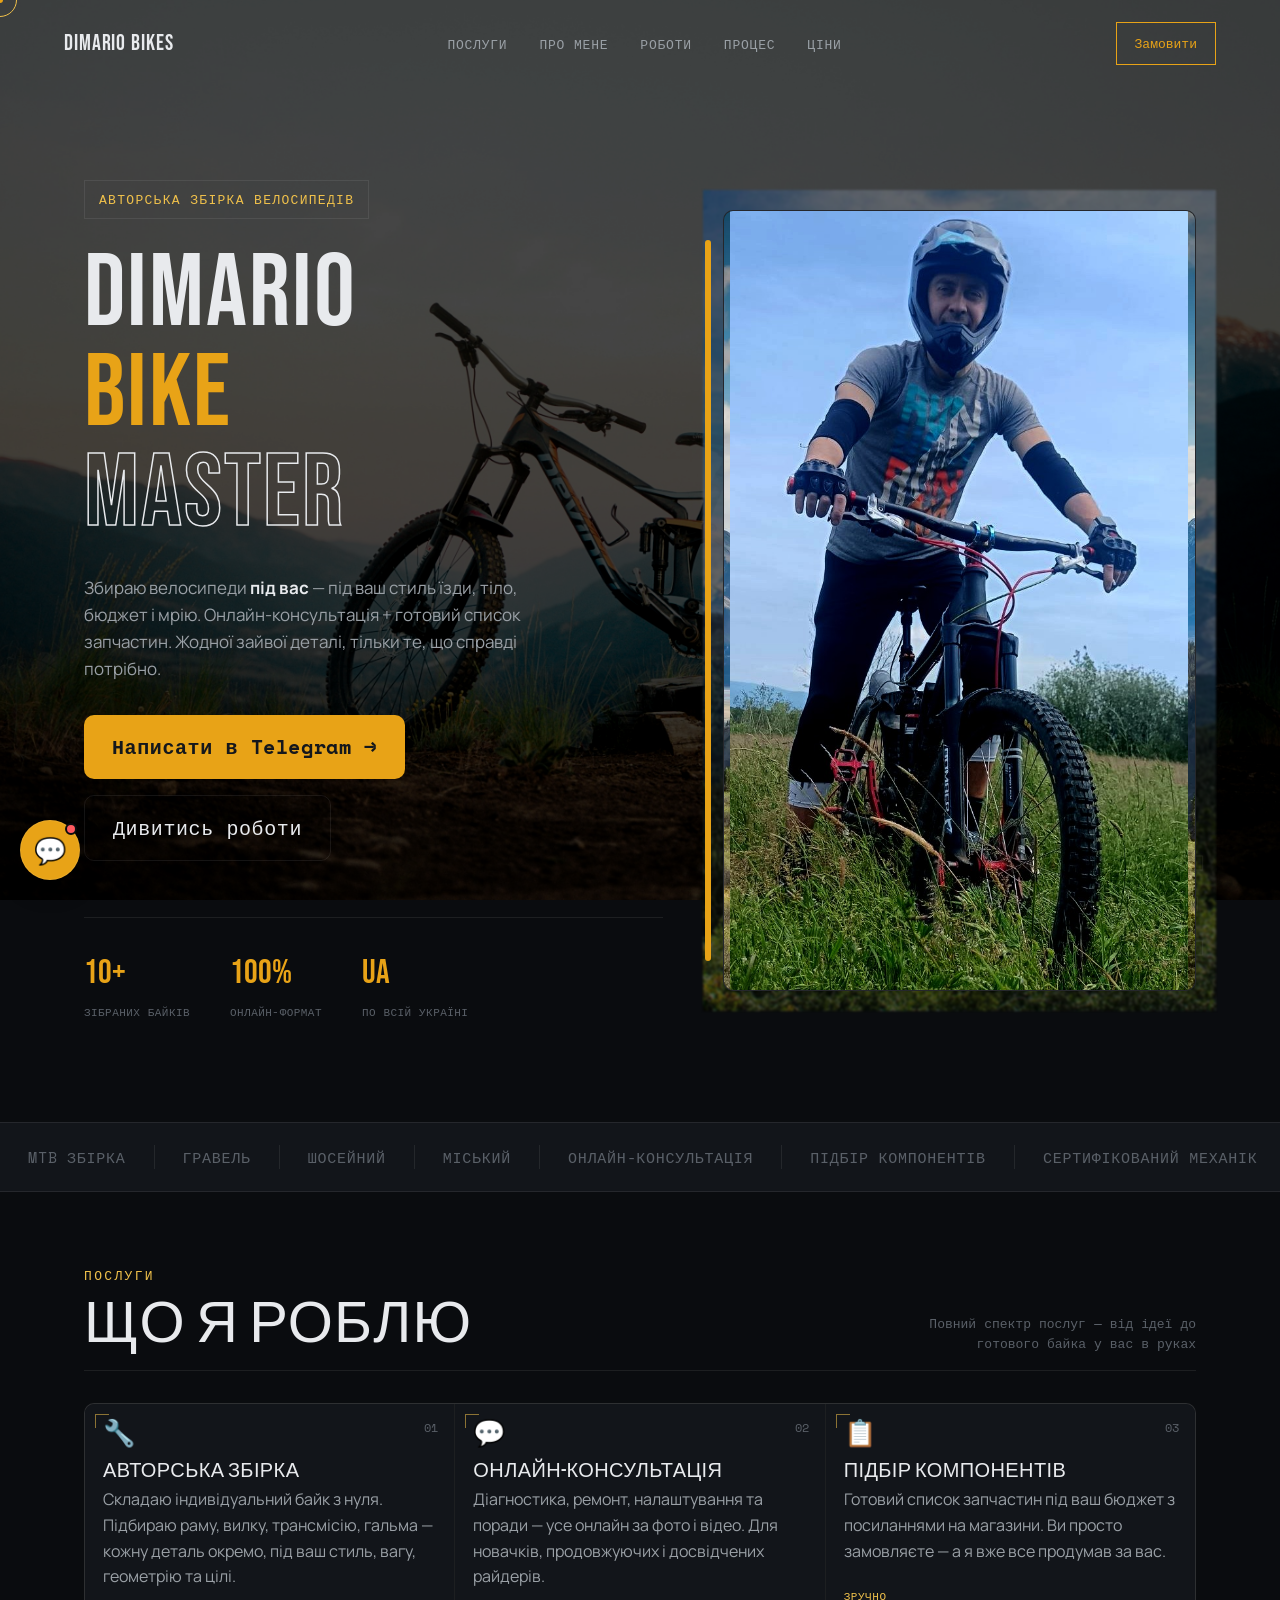
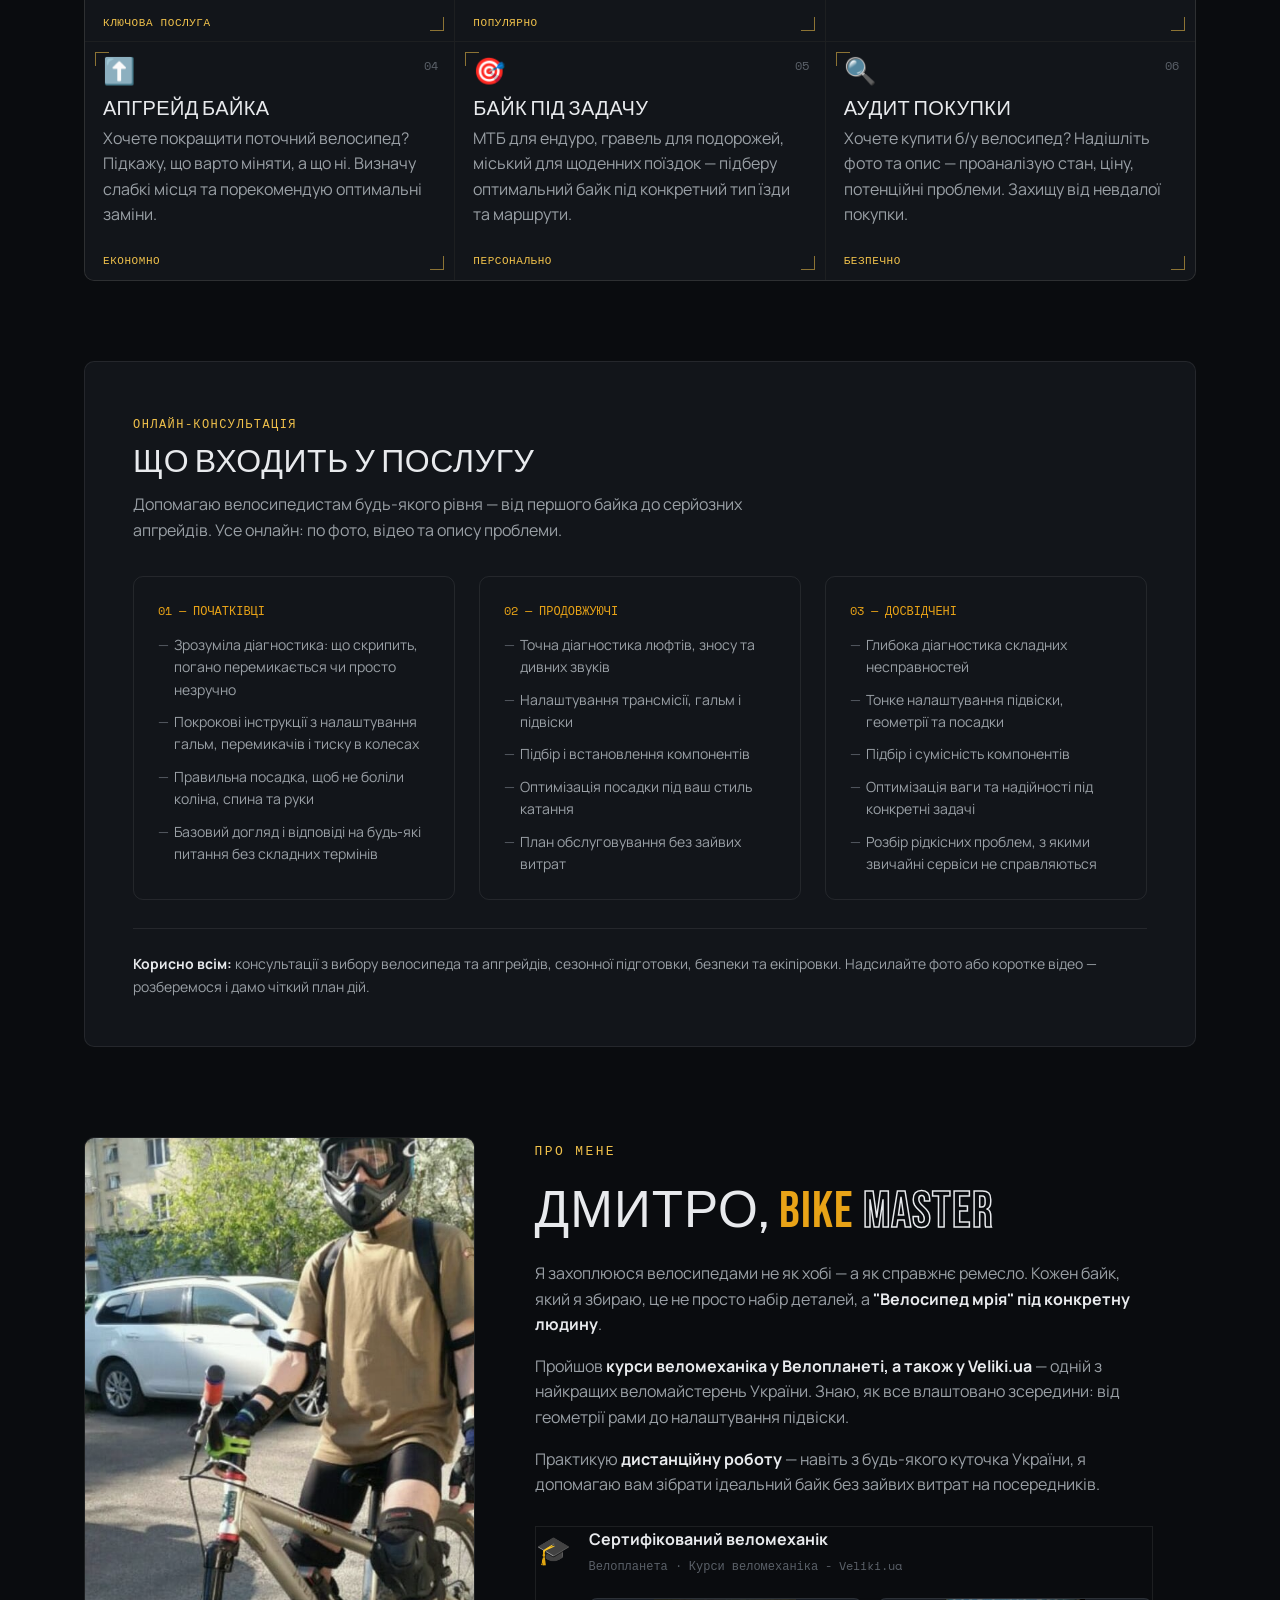
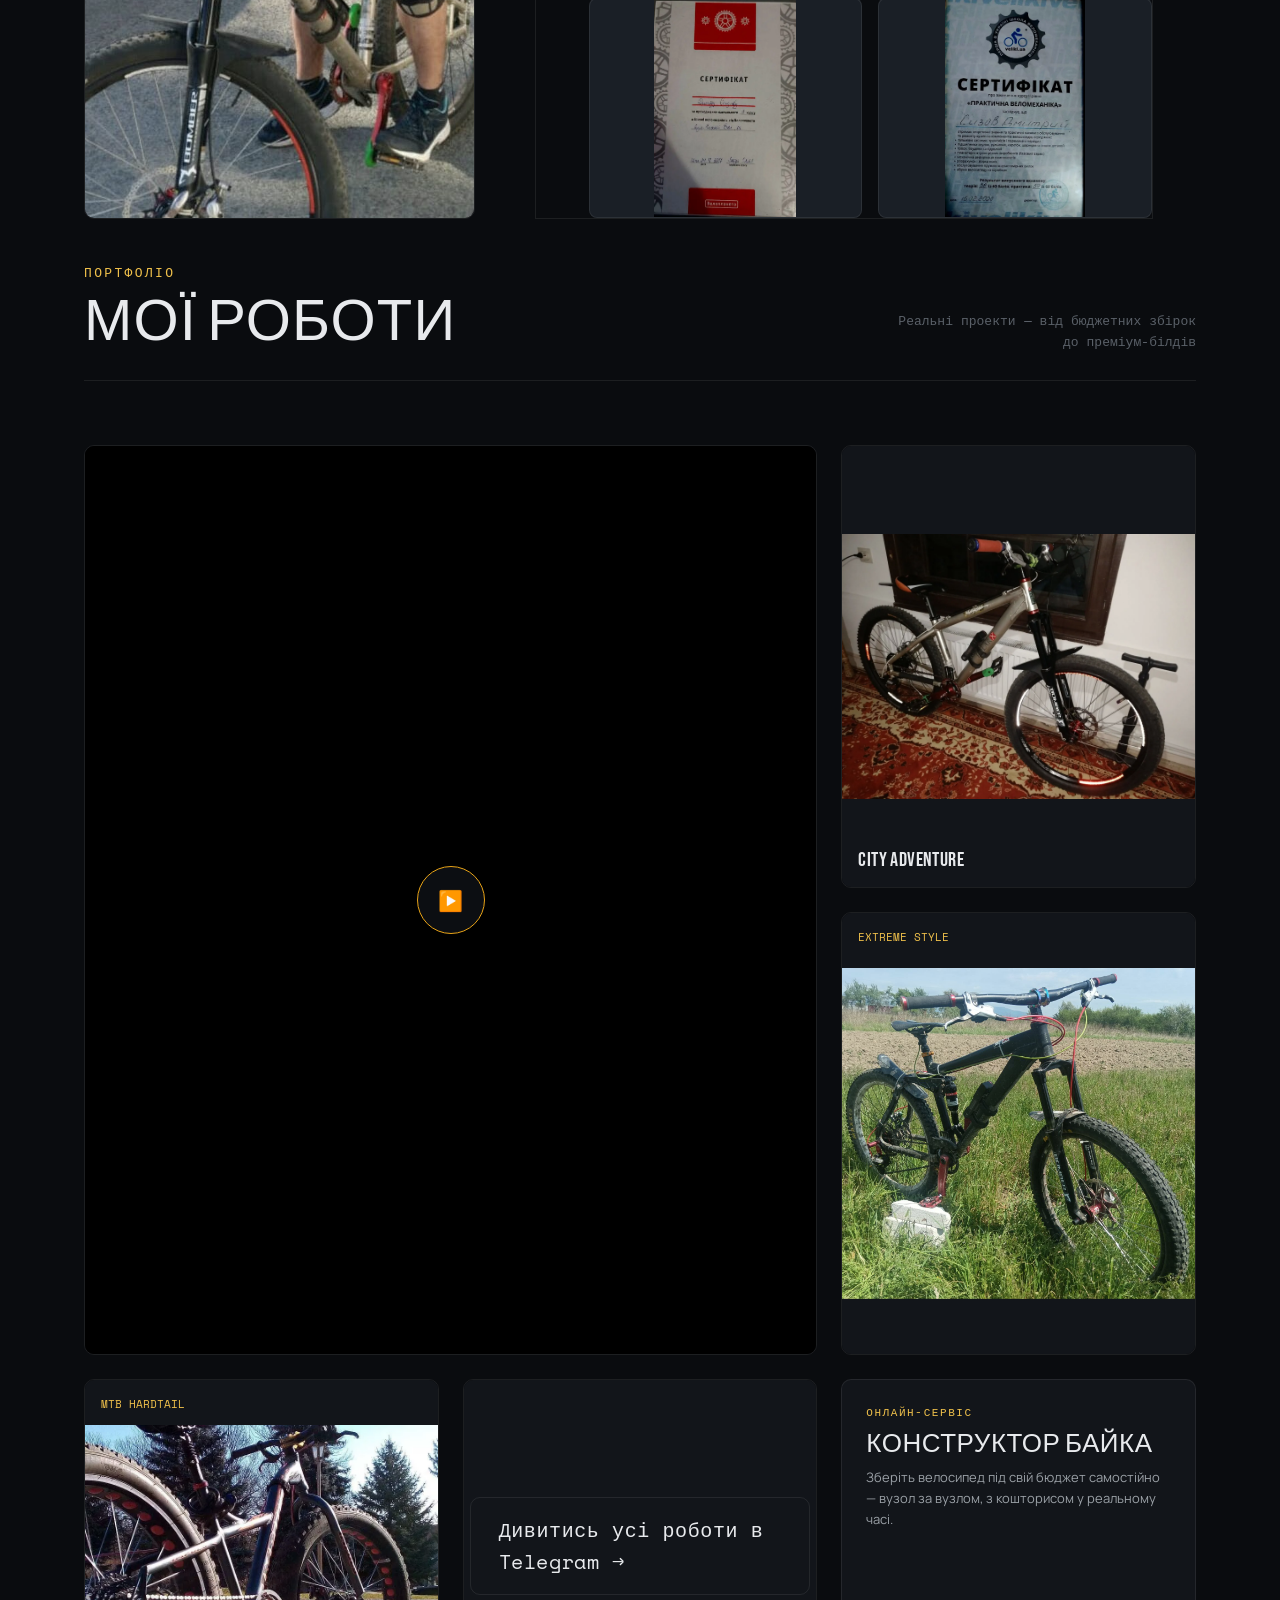
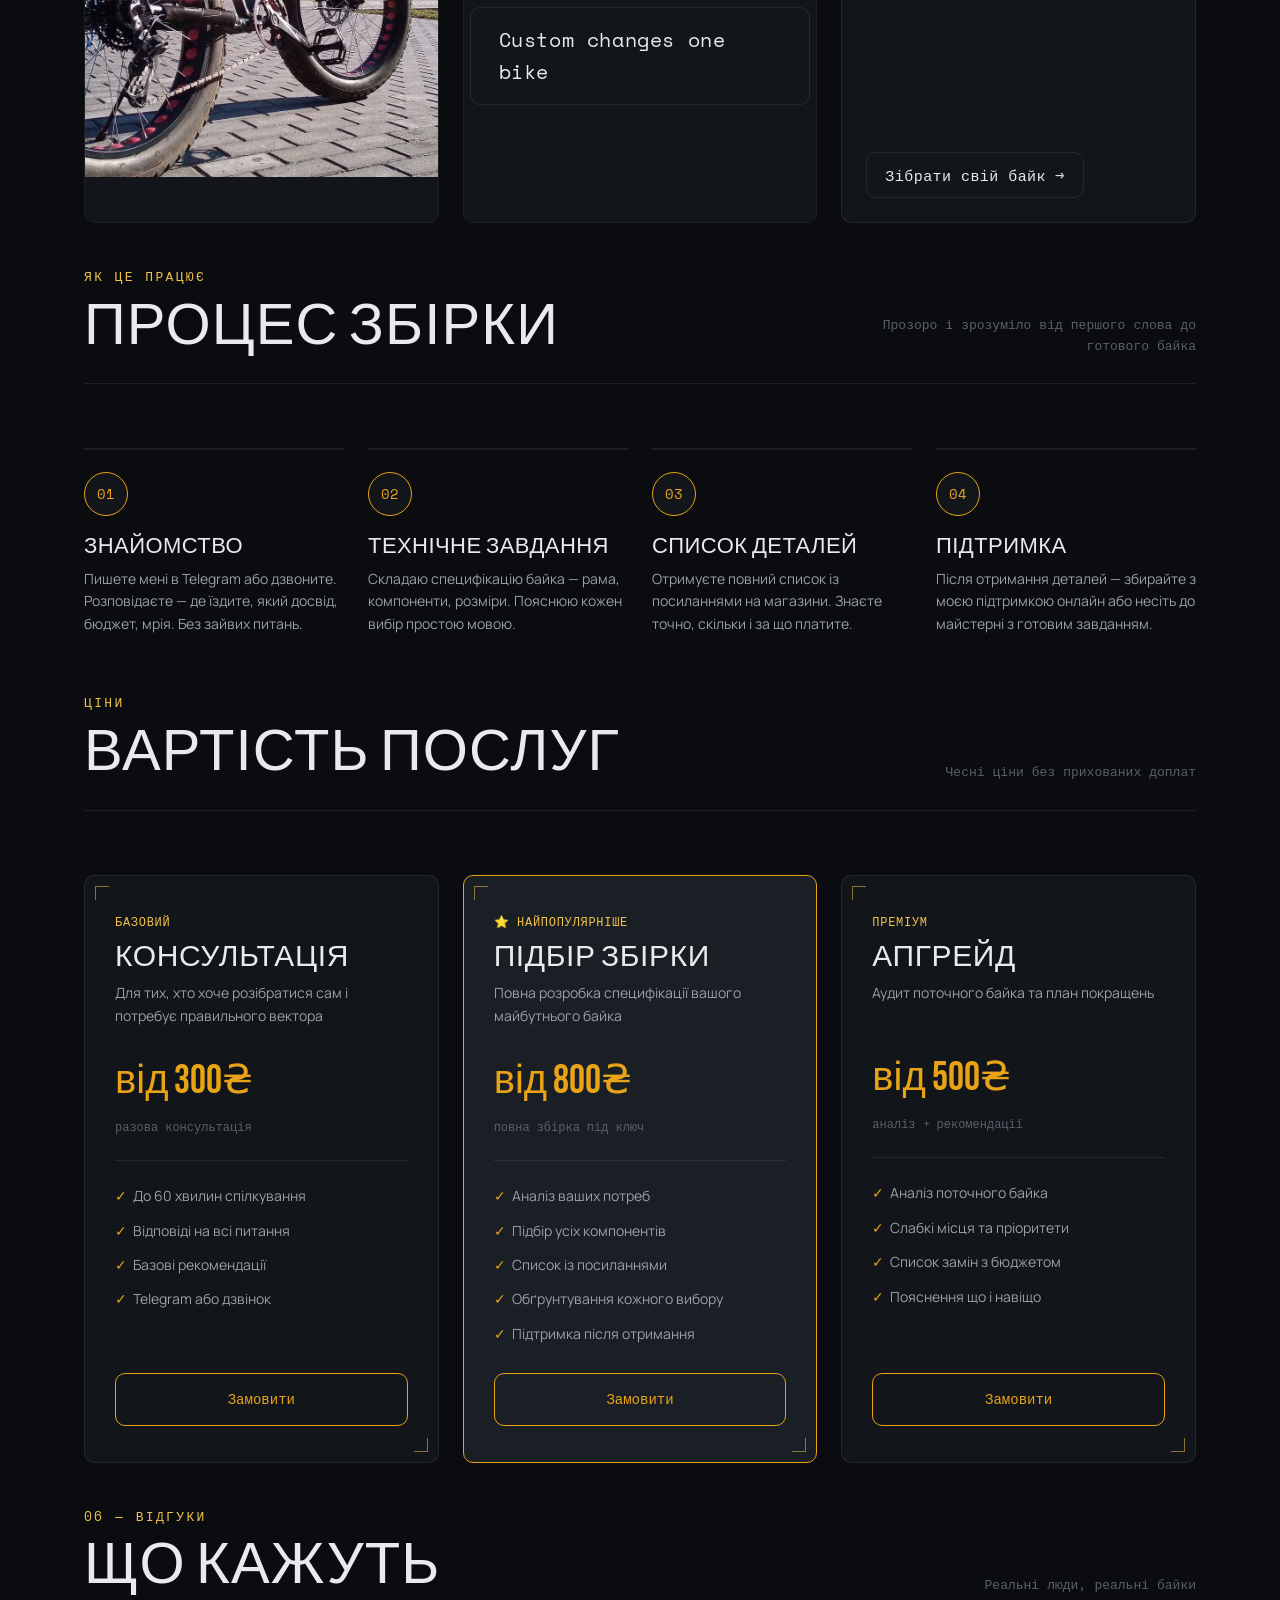
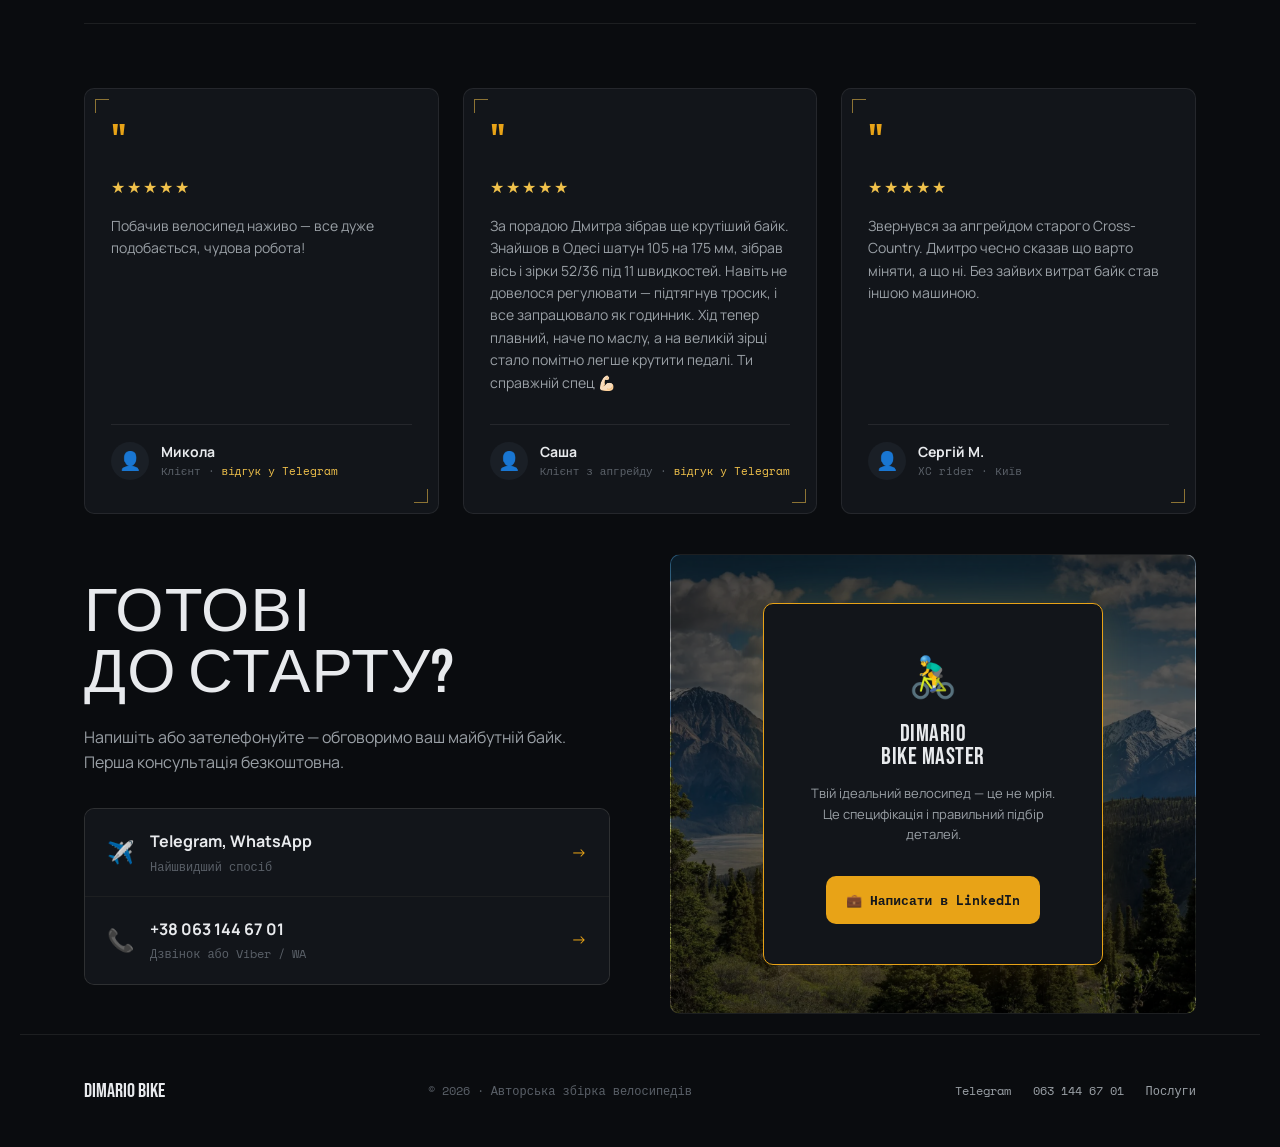
==== commit e9c81ee0: "upgradw" ====
--- a/index.html
+++ b/index.html
@@ -3,10 +3,18 @@
   <head>
     <meta charset="UTF-8" />
     <meta name="viewport" content="width=device-width, initial-scale=1.0" />
+    <meta name="theme-color" content="#0e1116" />
+    <meta name="color-scheme" content="dark" />
     <title>
       Дистанційна збірка гірських велосипедів онлайн | MTB, Downhill,
       Freeride, ремонт — Dimario Bike Master
     </title>
+
+    <!-- Favicon & PWA icons -->
+    <link rel="icon" href="favicon.ico" sizes="any" />
+    <link rel="icon" type="image/png" sizes="192x192" href="favicon-192.png" />
+    <link rel="apple-touch-icon" href="apple-touch-icon.png" />
+    <link rel="manifest" href="manifest.webmanifest" />
 
     <!-- ============================================================
        SEO: meta description, keywords, canonical
@@ -26,8 +34,8 @@
     <meta name="language" content="Ukrainian" />
     <link
       rel="canonical"
-      href="https://dimarioshell-collab.github.io/bike-website/"
-        />
+      href="https://dimario.online/"
+    />
 
     <!-- ============================================================
        SEO: Open Graph (Telegram, Instagram, Facebook превью)
@@ -42,11 +50,14 @@
     />
     <meta
       property="og:image"
-      content="https://dimarioshell-collab.github.io/bike-website/images/Me%20Kona.jpg"
+      content="https://dimario.online/images/Me%20Kona.jpg"
     />
+    <meta property="og:image:width" content="700" />
+    <meta property="og:image:height" content="1190" />
+    <meta property="og:image:alt" content="Dimario Bike Master — авторська збірка MTB" />
     <meta
       property="og:url"
-      content="https://dimarioshell-collab.github.io/bike-website/"
+      content="https://dimario.online/"
     />
     <meta property="og:type" content="website" />
     <meta property="og:locale" content="uk_UA" />
@@ -66,12 +77,14 @@
     />
     <meta
       name="twitter:image"
-      content="https://dimarioshell-collab.github.io/bike-website/images/Me%20Kona.jpg"
+      content="https://dimario.online/images/Me%20Kona.jpg"
     />
 
     <!-- ============================================================
        ШРИФТИ (Google Fonts) — можна змінити за бажанням
        ============================================================ -->
+    <link rel="preconnect" href="https://fonts.googleapis.com" />
+    <link rel="preconnect" href="https://fonts.gstatic.com" crossorigin />
     <link
       href="https://fonts.googleapis.com/css2?family=Bebas+Neue&family=Manrope:wght@300;400;500;600;700&family=Space+Mono:ital@0;1&display=swap"
       rel="stylesheet"
@@ -85,12 +98,12 @@
       {
         "@context": "https://schema.org",
         "@type": "ProfessionalService",
-        "@id": "https://dimarioshell-collab.github.io/bike-website/#business",
+        "@id": "https://dimario.online/#business",
         "name": "Dimario Bike Master",
         "alternateName": ["DIMARIO BIKE", "Dimario Bike Master — гірські велосипеди"],
         "description": "Дистанційна авторська збірка гірських велосипедів (MTB, Enduro, Downhill, Freeride) онлайн. Двохпідвіси, підбір компонентів, ремонт і апгрейд байків, онлайн-консультації веломеханіка по всій Україні.",
-        "url": "https://dimarioshell-collab.github.io/bike-website/",
-        "image": "https://dimarioshell-collab.github.io/bike-website/images/Me%20Kona.jpg",
+        "url": "https://dimario.online/",
+        "image": "https://dimario.online/images/Me%20Kona.jpg",
         "knowsAbout": [
           "Mountain bike",
           "MTB",
@@ -253,41 +266,50 @@
             "@type": "ListItem",
             "position": 1,
             "name": "Головна",
-            "item": "https://dimarioshell-collab.github.io/bike-website/"
+            "item": "https://dimario.online/"
           },
           {
             "@type": "ListItem",
             "position": 2,
             "name": "Послуги",
-            "item": "https://dimarioshell-collab.github.io/bike-website/#services"
+            "item": "https://dimario.online/#services"
           },
           {
             "@type": "ListItem",
             "position": 3,
             "name": "Про мене",
-            "item": "https://dimarioshell-collab.github.io/bike-website/#about"
+            "item": "https://dimario.online/#about"
           },
           {
             "@type": "ListItem",
             "position": 4,
             "name": "Роботи",
-            "item": "https://dimarioshell-collab.github.io/bike-website/#works"
+            "item": "https://dimario.online/#works"
           },
           {
             "@type": "ListItem",
             "position": 5,
             "name": "Процес",
-            "item": "https://dimarioshell-collab.github.io/bike-website/#process"
+            "item": "https://dimario.online/#process"
           },
           {
             "@type": "ListItem",
             "position": 6,
             "name": "Ціни",
-            "item": "https://dimarioshell-collab.github.io/bike-website/#pricing"
+            "item": "https://dimario.online/#pricing"
           }
         ]
       }
     </script>
+    <!-- Аналітика (розкоментуй і встав свій Measurement ID від Google Analytics 4)
+    <script async src="https://www.googletagmanager.com/gtag/js?id=G-XXXXXXXXXX"></script>
+    <script>
+      window.dataLayer = window.dataLayer || [];
+      function gtag(){dataLayer.push(arguments);}
+      gtag('js', new Date());
+      gtag('config', 'G-XXXXXXXXXX');
+    </script>
+    -->
   </head>
   <body>
     <!-- ============================================================
@@ -403,7 +425,9 @@
         <div class="hero-grid-lines"></div>
         <div class="hero-accent-bar"></div>
         <div class="hero-photo-placeholder">
-          <img
+          <picture>
+            <source srcset="images/Me Kona.webp" type="image/webp" />
+            <img
             class="hero-image"
             src="images/Me Kona.jpg"
             alt="Авторська збірка велосипеда Dimario Bike Master"
@@ -411,6 +435,7 @@
             height="1190"
             loading="eager"
           />
+          </picture>
         </div>
         <div class="hero-overlay-text">BIKE</div>
       </div>
@@ -597,7 +622,9 @@
     <section class="about" id="about">
       <div class="about-visual fade-up">
         <div class="about-corner"></div>
-        <img
+        <picture>
+          <source srcset="images/me dirt .webp" type="image/webp" />
+          <img
           src="images/me dirt .jpg"
           alt="Дмитро, сертифікований веломеханік Dimario Bike Master"
           class="about-photo"
@@ -605,6 +632,7 @@
           height="1011"
           loading="lazy"
         />
+        </picture>
       </div>
 
       <div class="about-content fade-up">
@@ -645,7 +673,9 @@
             <span>Велопланета · Курси веломеханіка - Veliki.ua</span>
             <div class="cert-img">
               <div class="cert-img__wrapper">
-                <img
+                <picture>
+                  <source srcset="images/BikePlanet.webp" type="image/webp" />
+                  <img
                   src="images/BikePlanet.jpg"
                   alt="Сертифікат курсів веломеханіка Велопланета"
                   width="635"
@@ -653,9 +683,12 @@
                   loading="lazy"
                   class="js-zoomable"
                 />
+                </picture>
               </div>
               <div class="cert-img__wrapper">
-                <img
+                <picture>
+                  <source srcset="images/Veliki.ua.webp" type="image/webp" />
+                  <img
                   class="cert-img__veliki js-zoomable"
                   src="images/Veliki.ua.jpg"
                   alt="Сертифікат курсів веломеханіка Veliki.ua"
@@ -663,6 +696,7 @@
                   height="1027"
                   loading="lazy"
                 />
+                </picture>
               </div>
             </div>
           </div>
@@ -694,6 +728,7 @@
               id="myVideo"
               src="images/Spesialized big hit.mp4"
               preload="metadata"
+              playsinline
               title="MTB downhill збірка Specialized Big Hit 3, SRAM X4, 27.5 дюймів"
               aria-label="Відео авторської збірки MTB Specialized Big Hit"
             ></video>
@@ -712,14 +747,17 @@
         <!-- КАРТКА 2 -->
         <div class="work-card fade-up">
           <div class="work-img-placeholder">
-            <img
+            <picture>
+              <source srcset="images/Magellan.webp" type="image/webp" />
+              <img
               src="images/Magellan.jpg"
               alt="Збірка велосипеда City Adventure Magellan"
               class="work-img"
-              width="4608"
-              height="3456"
+              width="1600"
+              height="1200"
               loading="lazy"
             />
+            </picture>
             <h4>City Adventure</h4>
           </div>
           <div class="work-overlay">
@@ -733,7 +771,9 @@
         <!-- КАРТКА 3 -->
         <div class="work-card fade-up">
           <div class="work-img-placeholder">
-            <img
+            <picture>
+              <source srcset="images/Kona Supreame.webp" type="image/webp" />
+              <img
               src="images/Kona Supreame.jpg"
               alt="MTB Freeride збірка Kona SRAM X4 Marzocchi"
               class="work-img img-kona"
@@ -741,6 +781,7 @@
               height="1200"
               loading="lazy"
             />
+            </picture>
             <span>Extreme style</span>
           </div>
           <div class="work-overlay">
@@ -755,7 +796,9 @@
 
         <div class="work-card fade-up">
           <div class="work-img-placeholder">
-            <img
+            <picture>
+              <source srcset="images/Fatbike.webp" type="image/webp" />
+              <img
               src="images/Fatbike.jpg"
               alt="Fatbike Hardtail збірка Acera 8sp"
               class="work-img img-fat"
@@ -763,6 +806,7 @@
               height="800"
               loading="lazy"
             />
+            </picture>
             <span>Mtb Hardtail</span>
           </div>
           <div class="work-overlay">
--- a/style.css
+++ b/style.css
@@ -101,29 +101,37 @@
   color: var(--bg);
 }
 
-/* Cinematic mountain/forest atmosphere: soft amber fog glows replace the old
-   hard blueprint pixel-grid; the original forest-silhouette artwork stays in
-   the side margins, now sitting on a darker, more atmospheric backdrop. */
+/* ============================================================
+   РЕАЛЬНІ ФОТО фону сайту — два власних завантажених файли,
+   без жодних зовнішніх посилань (Unsplash/Pixabay), без діаграм,
+   градієнтів чи SVG.
+
+   backgrounds/kalen-emsley-Bkci_8qcdvQ-unsplash.jpg
+     -> основний фон сайту (body::before) і фон конструктора
+        (constructor.html), той самий файл в обох місцях.
+
+   backgrounds/peter-robbins-4LIqxcyPqvc-unsplash.jpg
+     -> лише два локальних акценти, теж тільки як фон:
+        .hero-grid-lines (легке світіння за фото в hero)
+        .contact-right-bg (панель позаду картки в секції "Контакти")
+   ============================================================ */
+
+body::before {
+  content: "";
+  position: fixed;
+  inset: 0;
+  z-index: -2;
+  background-image: image-set(url("images/backgrounds/unsplash.webp") type("image/webp"), url("images/backgrounds/unsplash.jpg") type("image/jpeg"));
+  /* Фото: сніжні гори + лісова долина (Kalen Emsley, Unsplash) */
+  background-size: cover;
+  background-position: center 35%;
+  background-repeat: no-repeat;
+  filter: brightness(0.28) saturate(0.9) contrast(1.05);
+}
+
 body {
-  background-image:
-    radial-gradient(ellipse 900px 600px at 12% -10%, var(--accent-glow), transparent 60%),
-    radial-gradient(ellipse 700px 500px at 100% 15%, rgba(255, 255, 255, 0.04), transparent 55%),
-    url("[data-uri]"),
-    url("[data-uri]");
-  background-size: 100% 100%, 100% 100%, 320px auto, 320px auto;
-  background-position: 0 0, 0 0, left bottom, right bottom;
-  background-repeat: no-repeat, no-repeat, no-repeat, no-repeat;
-  background-attachment: fixed, fixed, fixed, fixed;
   background-color: var(--bg);
-}
-
-/* hide the side forest-silhouette artwork on narrower screens so it never overlaps readable content */
-@media (max-width: 1500px) {
-  body {
-    background-image:
-      radial-gradient(ellipse 900px 600px at 12% -10%, var(--accent-glow), transparent 60%),
-      radial-gradient(ellipse 700px 500px at 100% 15%, rgba(255, 255, 255, 0.04), transparent 55%);
-  }
+  background-image: none;
 }
 
 .accent { color: var(--accent); }
@@ -599,15 +607,14 @@
   height: 781px;
 }
 
-/* Was a hard blueprint grid — now a soft misty glow behind the hero photo,
-   closer to fog drifting over a mountain trail than a calibration sheet. */
+/* Soft glow behind the hero photo — the second real photo, only as background */
 .hero-grid-lines {
   position: absolute;
   inset: -20px;
-  background:
-    radial-gradient(ellipse 70% 60% at 30% 20%, rgba(255, 255, 255, 0.06), transparent 65%),
-    radial-gradient(ellipse 60% 50% at 80% 85%, var(--accent-glow), transparent 60%);
-  filter: blur(2px);
+  background-image: image-set(url("images/backgrounds/peter-robbins-4LIqxcyPqvc-unsplash.webp") type("image/webp"), url("images/backgrounds/peter-robbins-4LIqxcyPqvc-unsplash.jpg") type("image/jpeg"));
+  background-size: cover;
+  background-position: center 40%;
+  filter: brightness(0.45) blur(1px);
   opacity: 0.9;
   z-index: 0;
 }
@@ -647,6 +654,10 @@
      Фон .hero-photo-placeholder (var(--bg-panel)) закриває поля по боках/зверху-знизу,
      якщо пропорції рамки і фото не збігаються. */
   object-fit: contain;
+  background-image: image-set(url("images/backgrounds/kalen-emsley-Bkci_8qcdvQ-unsplash.webp") type("image/webp"), url("images/backgrounds/kalen-emsley-Bkci_8qcdvQ-unsplash.jpg") type("image/jpeg"));
+  background-size: cover;
+  background-position: center;
+  background-repeat: no-repeat;    /* не повторяется */
 }
 .hero-overlay-text {
   position: absolute;
@@ -1511,9 +1522,21 @@
   inset: 0;
   border: 1px solid var(--line);
   border-radius: var(--radius);
-  background:
-    radial-gradient(ellipse 70% 60% at 70% 30%, var(--accent-glow), transparent 65%),
-    radial-gradient(ellipse 60% 50% at 20% 80%, rgba(255, 255, 255, 0.04), transparent 60%);
+  overflow: hidden;
+  background-image: image-set(url("images/backgrounds/kalen-emsley-Bkci_8qcdvQ-unsplash.webp") type("image/webp"), url("images/backgrounds/kalen-emsley-Bkci_8qcdvQ-unsplash.jpg") type("image/jpeg"));
+  background-size: cover;
+  background-position: center;
+  background-repeat: no-repeat;    /* не повторяется */
+}
+
+.contact-right-bg::before {
+  content: "";
+  position: absolute;
+  inset: 0;
+  background-image: image-set(url("images/backgrounds/kalen-emsley-Bkci_8qcdvQ-unsplash.webp") type("image/webp"), url("images/backgrounds/kalen-emsley-Bkci_8qcdvQ-unsplash.jpg") type("image/jpeg"));
+  background-size: cover;
+  background-position: center 40%;
+  filter: brightness(0.4) saturate(0.9);
 }
 
 .contact-big-text {
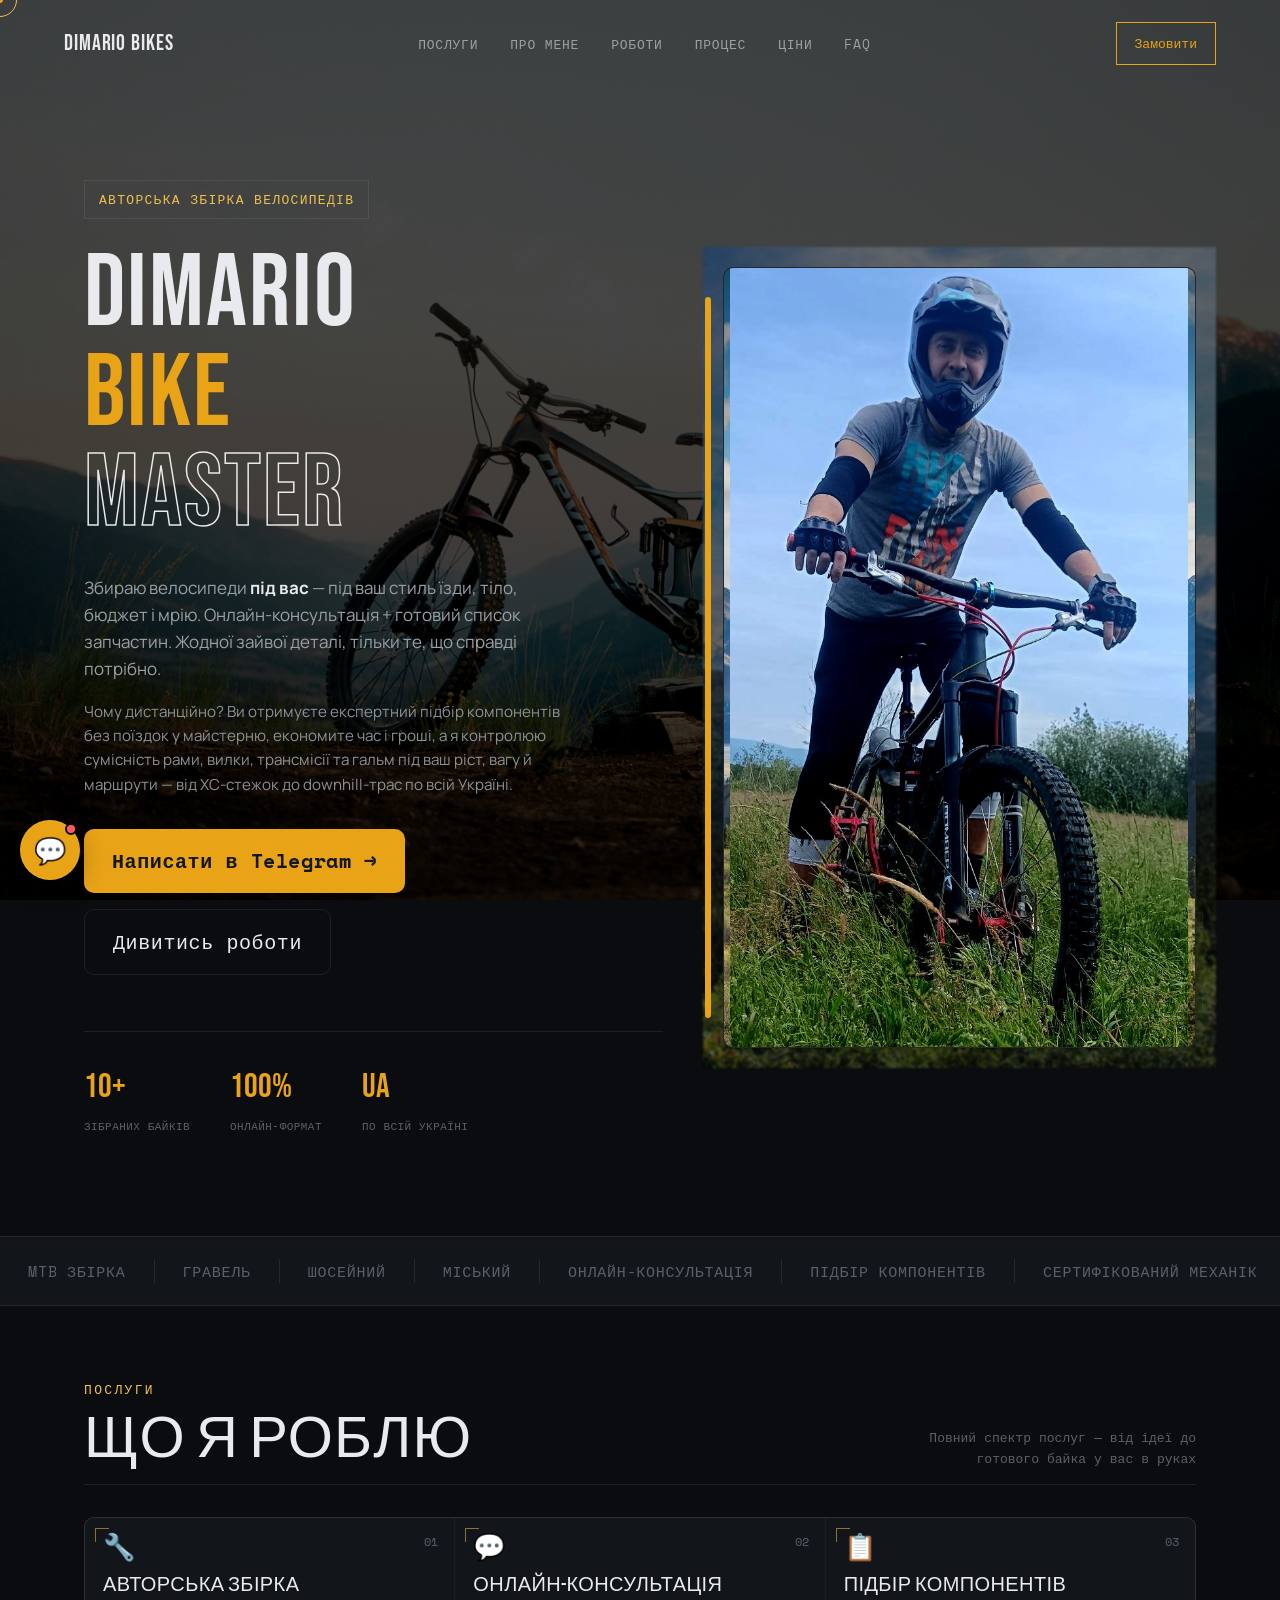
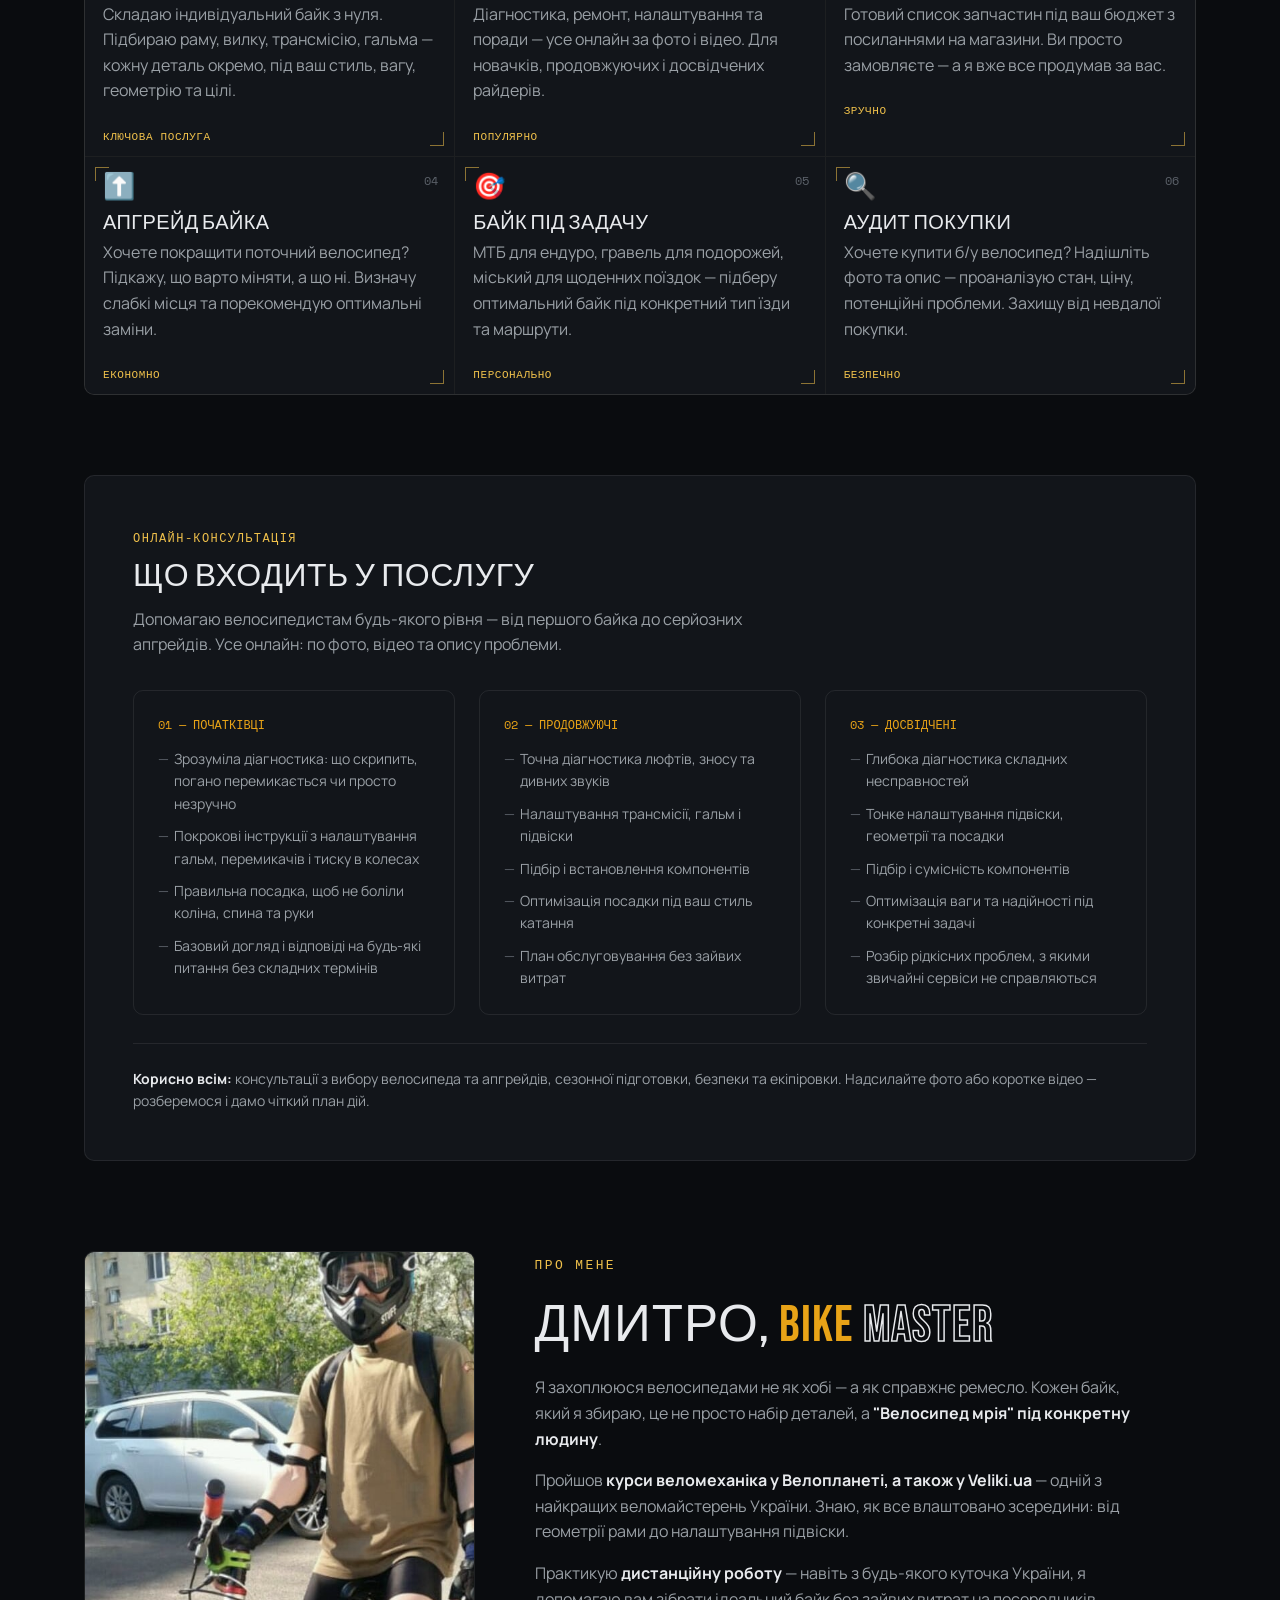
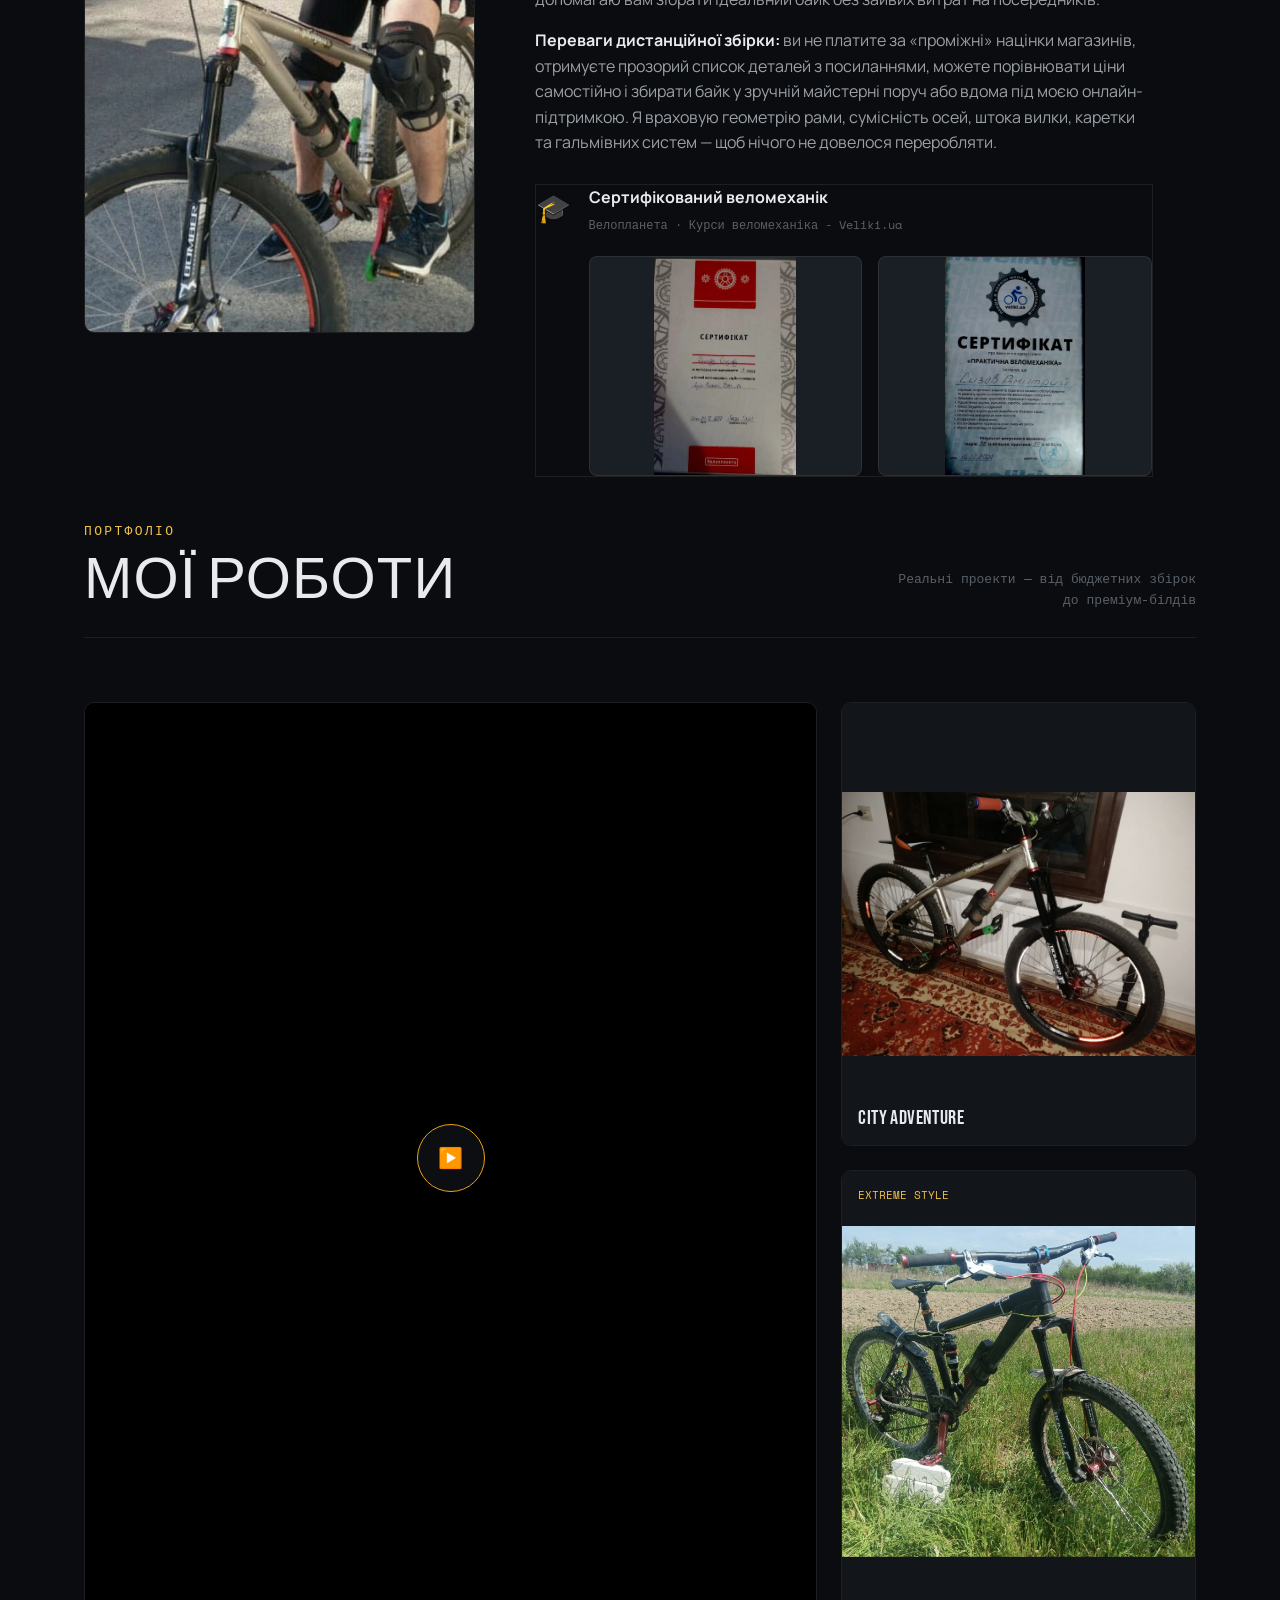
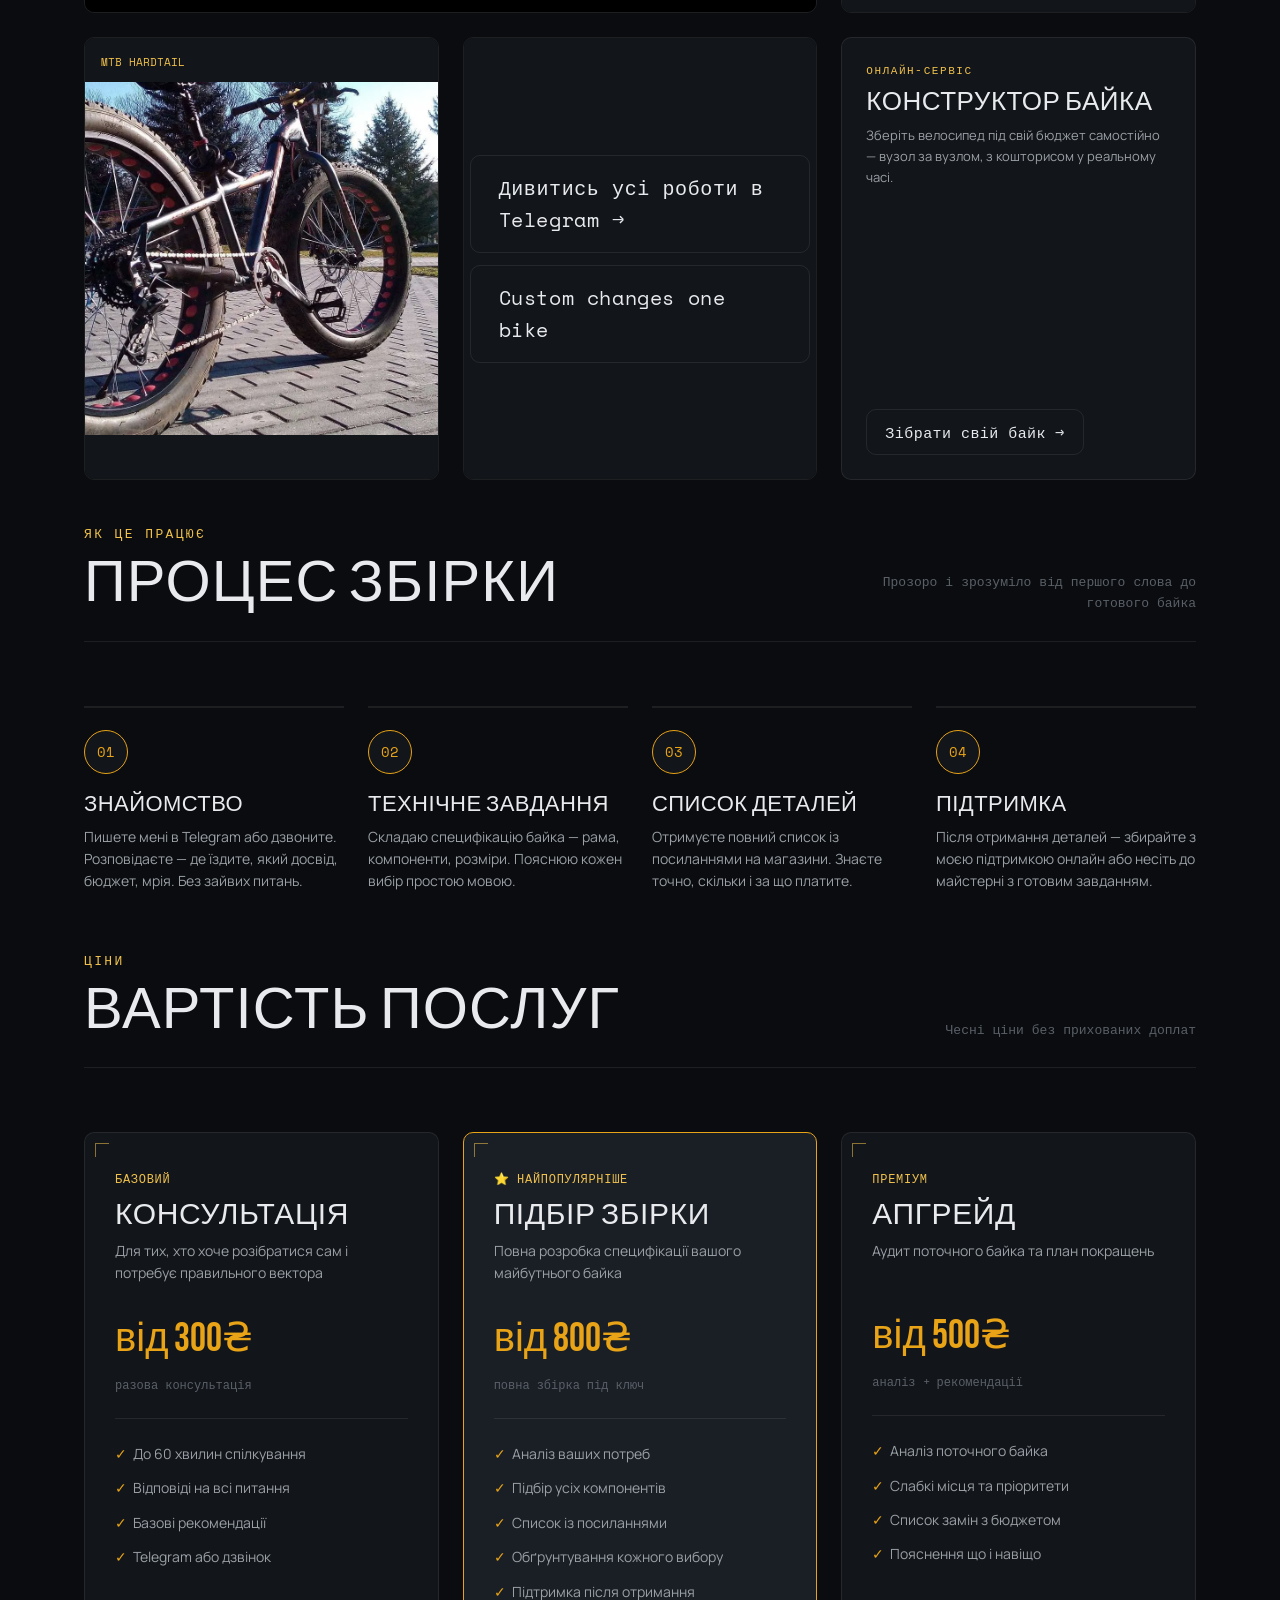
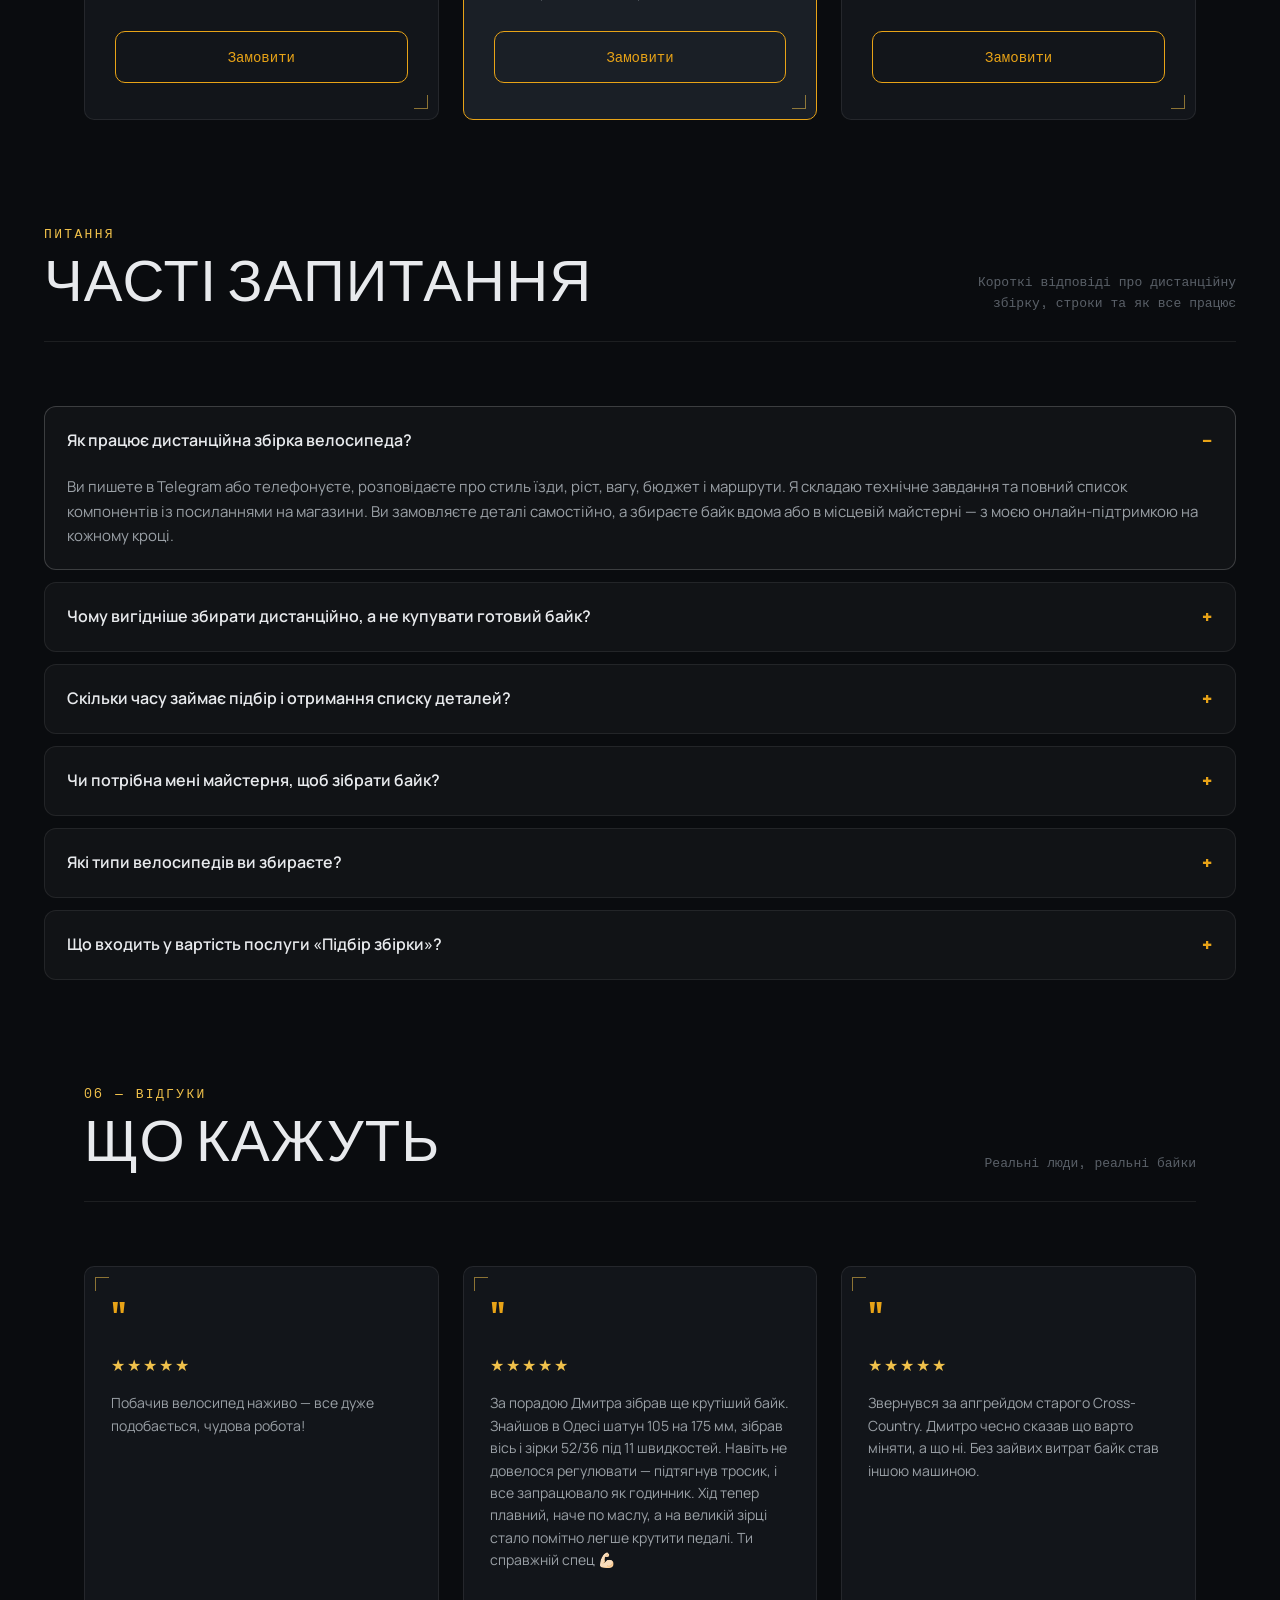
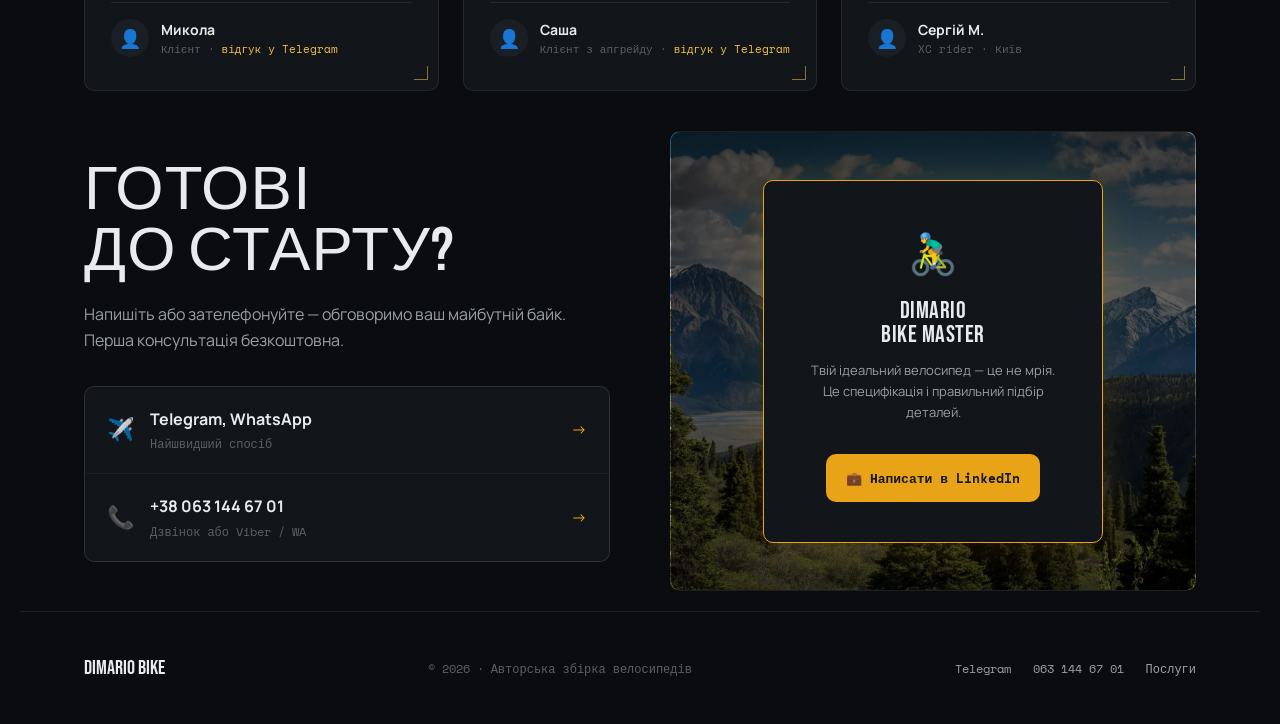
==== commit a4e1ef31: "update site" ====
--- a/index.html
+++ b/index.html
@@ -297,6 +297,70 @@
             "position": 6,
             "name": "Ціни",
             "item": "https://dimario.online/#pricing"
+          },
+          {
+            "@type": "ListItem",
+            "position": 7,
+            "name": "FAQ",
+            "item": "https://dimario.online/#faq"
+          }
+        ]
+      }
+    </script>
+
+    <!-- FAQPage schema -->
+    <script type="application/ld+json">
+      {
+        "@context": "https://schema.org",
+        "@type": "FAQPage",
+        "mainEntity": [
+          {
+            "@type": "Question",
+            "name": "Як працює дистанційна збірка велосипеда?",
+            "acceptedAnswer": {
+              "@type": "Answer",
+              "text": "Ви пишете в Telegram або телефонуєте, розповідаєте про стиль їзди, ріст, вагу, бюджет і маршрути. Я складаю технічне завдання та повний список компонентів із посиланнями на магазини. Ви замовляєте деталі самостійно, а збираєте байк вдома або в місцевій майстерні — з моєю онлайн-підтримкою на кожному кроці."
+            }
+          },
+          {
+            "@type": "Question",
+            "name": "Чому вигідніше збирати дистанційно, а не купувати готовий байк?",
+            "acceptedAnswer": {
+              "@type": "Answer",
+              "text": "Готові велосипеди часто мають середні компоненти і націнку магазину. Дистанційна збірка дає точний підбір під ваш стиль і бюджет: ви платите лише за потрібні деталі, бачите ціни відкрито і можете замінити будь-який вузол без переплат. Плюс сумісність рами, вилки, осей і трансмісії перевіряється заздалегідь."
+            }
+          },
+          {
+            "@type": "Question",
+            "name": "Скільки часу займає підбір і отримання списку деталей?",
+            "acceptedAnswer": {
+              "@type": "Answer",
+              "text": "Після першої розмови технічне завдання та список із посиланнями зазвичай готові за 1–3 дні (залежно від складності та наявності компонентів). Далі строки залежать від доставки магазинів."
+            }
+          },
+          {
+            "@type": "Question",
+            "name": "Чи потрібна мені майстерня, щоб зібрати байк?",
+            "acceptedAnswer": {
+              "@type": "Answer",
+              "text": "Не обов’язково. Багато клієнтів збирають вдома з базовим набором інструментів і моєю підтримкою по відео/фото. Якщо немає досвіду — можете віднести готове ТЗ у будь-яку веломайстерню."
+            }
+          },
+          {
+            "@type": "Question",
+            "name": "Які типи велосипедів ви збираєте?",
+            "acceptedAnswer": {
+              "@type": "Answer",
+              "text": "MTB (крос-кантрі, трейл, ендуро), downhill, freeride, dirt, fatbike, гравель, шосейні та міські. Основний фокус — гірські байки та індивідуальні збірки під конкретні траси й бюджет."
+            }
+          },
+          {
+            "@type": "Question",
+            "name": "Що входить у вартість послуги «Підбір збірки»?",
+            "acceptedAnswer": {
+              "@type": "Answer",
+              "text": "Аналіз ваших потреб, підбір рами та всіх компонентів, повний список із посиланнями, обґрунтування кожного вибору та підтримка після отримання деталей. Окремо оплачуються лише самі запчастини в магазинах."
+            }
           }
         ]
       }
@@ -332,6 +396,7 @@
         <li><a href="#works">Роботи</a></li>
         <li><a href="#process">Процес</a></li>
         <li><a href="#pricing">Ціни</a></li>
+        <li><a href="#faq">FAQ</a></li>
         <li class="nav-links-cta">
           <a href="https://t.me/+YOs8HjJgr9hkMWZi" target="_blank"
             >Замовити →</a
@@ -386,6 +451,12 @@
           бюджет і мрію. Онлайн-консультація + готовий список запчастин. Жодної
           зайвої деталі, тільки те, що справді потрібно.
         </p>
+        <p class="hero-desc hero-desc--extra">
+          Чому дистанційно? Ви отримуєте експертний підбір компонентів без поїздок
+          у майстерню, економите час і гроші, а я контролюю сумісність рами, вилки,
+          трансмісії та гальм під ваш ріст, вагу й маршрути — від XC-стежок до
+          downhill-трас по всій Україні.
+        </p>
 
         <div class="hero-btns">
           <!-- КНОПКИ — замініть href -->
@@ -430,7 +501,7 @@
             <img
             class="hero-image"
             src="images/Me Kona.jpg"
-            alt="Авторська збірка велосипеда Dimario Bike Master"
+            alt="Дмитро Dimario Bike Master з авторською збіркою гірського велосипеда Kona — MTB, freeride, downhill"
             width="700"
             height="1190"
             loading="eager"
@@ -660,9 +731,17 @@
           зсередини: від геометрії рами до налаштування підвіски.
         </p>
         <p>
-          Практикую <strong>дистанційну роботу</strong> — навiть з будь-якого
+          Практикую <strong>дистанційну роботу</strong> — навіть з будь-якого
           куточка України, я допомагаю вам зібрати ідеальний байк без зайвих
           витрат на посередників.
+        </p>
+        <p>
+          <strong>Переваги дистанційної збірки:</strong> ви не платите за
+          «проміжні» націнки магазинів, отримуєте прозорий список деталей з
+          посиланнями, можете порівнювати ціни самостійно і збирати байк у зручній
+          майстерні поруч або вдома під моєю онлайн-підтримкою. Я враховую геометрію
+          рами, сумісність осей, штока вилки, каретки та гальмівних систем — щоб
+          нічого не довелося переробляти.
         </p>
 
         <!-- БЛОК СЕРТИФІКАТУ — змінюйте текст -->
@@ -737,9 +816,13 @@
 
           <div class="work-overlay">
             <div class="work-info">
-              <!-- Змінюйте назву і характеристики -->
               <h4>MTB downhill</h4>
               <span>Specialized Big Hit 3 · SRAM X4 · 27.5"</span>
+              <p class="work-detail">
+                Повна downhill-збірка: рама Big Hit 3, надійна трансмісія SRAM X4,
+                колеса 27.5" під агресивні траси. Підібрано під вагу райдера та
+                стиль їзди — від парку до природних спусків.
+              </p>
             </div>
           </div>
         </div>
@@ -751,7 +834,7 @@
               <source srcset="images/Magellan.webp" type="image/webp" />
               <img
               src="images/Magellan.jpg"
-              alt="Збірка велосипеда City Adventure Magellan"
+              alt="City Adventure / Dirt збірка Magellan — міський і dirt-велосипед на базі Magellan, SRAM X4, 26 дюймів"
               class="work-img"
               width="1600"
               height="1200"
@@ -762,8 +845,13 @@
           </div>
           <div class="work-overlay">
             <div class="work-info">
-              <h4>Dirt</h4>
+              <h4>Dirt / City Adventure</h4>
               <span>SRAM X4 · 26"</span>
+              <p class="work-detail">
+                Універсальна збірка для міста та dirt-стрибків: легка рама Magellan,
+                трансмісія SRAM X4, колеса 26". Комфортна геометрія для щоденних
+                поїздок і трюків на памп-треку.
+              </p>
             </div>
           </div>
         </div>
@@ -775,7 +863,7 @@
               <source srcset="images/Kona Supreame.webp" type="image/webp" />
               <img
               src="images/Kona Supreame.jpg"
-              alt="MTB Freeride збірка Kona SRAM X4 Marzocchi"
+              alt="MTB Freeride збірка Kona Supreme з вилкою Marzocchi Sport RCV Z1 та трансмісією SRAM X4, 26 дюймів"
               class="work-img img-kona"
               width="1280"
               height="1200"
@@ -788,6 +876,11 @@
             <div class="work-info">
               <h4>MTB Freeride збірка</h4>
               <span>SRAM X4 · Marzocchi Sport RCV Z1 · 26"</span>
+              <p class="work-detail">
+                Freeride-білд на базі Kona: вилка Marzocchi Sport RCV Z1 з
+                хорошим ходом, трансмісія SRAM X4, колеса 26". Розраховано на
+                стрибки, дропи та технічні спуски без зайвої ваги.
+              </p>
             </div>
           </div>
         </div>
@@ -800,7 +893,7 @@
               <source srcset="images/Fatbike.webp" type="image/webp" />
               <img
               src="images/Fatbike.jpg"
-              alt="Fatbike Hardtail збірка Acera 8sp"
+              alt="Fatbike Hardtail збірка Acera 8 швидкостей, широкі покришки 26 дюймів для піску, снігу та бездоріжжя"
               class="work-img img-fat"
               width="800"
               height="800"
@@ -812,7 +905,12 @@
           <div class="work-overlay">
             <div class="work-info">
               <h4>Fatbike Hardtail</h4>
-              <span>Acera 8sp · 26'</span>
+              <span>Acera 8sp · 26"</span>
+              <p class="work-detail">
+                Fatbike hardtail з широкими покришками для піску, снігу та
+                м’якого ґрунту. Трансмісія Acera 8sp, надійна рама — ідеальний
+                варіант для зимових і прибережних маршрутів.
+              </p>
             </div>
           </div>
         </div>
@@ -991,6 +1089,83 @@
     </section>
 
     <!-- ============================================================
+       FAQ
+       ============================================================ -->
+    <section class="faq" id="faq">
+      <div class="section-header fade-up">
+        <div>
+          <span class="section-num">ПИТАННЯ</span>
+          <h2 class="section-title">ЧАСТІ ЗАПИТАННЯ</h2>
+        </div>
+        <p class="section-desc">
+          Короткі відповіді про дистанційну збірку, строки та як все працює
+        </p>
+      </div>
+
+      <div class="faq-list">
+        <details class="faq-item fade-up" open>
+          <summary>Як працює дистанційна збірка велосипеда?</summary>
+          <p>
+            Ви пишете в Telegram або телефонуєте, розповідаєте про стиль їзди,
+            ріст, вагу, бюджет і маршрути. Я складаю технічне завдання та повний
+            список компонентів із посиланнями на магазини. Ви замовляєте деталі
+            самостійно, а збираєте байк вдома або в місцевій майстерні — з моєю
+            онлайн-підтримкою на кожному кроці.
+          </p>
+        </details>
+
+        <details class="faq-item fade-up">
+          <summary>Чому вигідніше збирати дистанційно, а не купувати готовий байк?</summary>
+          <p>
+            Готові велосипеди часто мають «середні» компоненти і націнку
+            магазину. Дистанційна збірка дає точний підбір під ваш стиль і бюджет:
+            ви платите лише за потрібні деталі, бачите ціни відкрито і можете
+            замінити будь-який вузол без переплат. Плюс — сумісність рами, вилки,
+            осей і трансмісії перевіряється заздалегідь.
+          </p>
+        </details>
+
+        <details class="faq-item fade-up">
+          <summary>Скільки часу займає підбір і отримання списку деталей?</summary>
+          <p>
+            Після першої розмови технічне завдання та список із посиланнями
+            зазвичай готові за 1–3 дні (залежно від складності та наявності
+            компонентів). Далі строки залежать від доставки магазинів.
+          </p>
+        </details>
+
+        <details class="faq-item fade-up">
+          <summary>Чи потрібна мені майстерня, щоб зібрати байк?</summary>
+          <p>
+            Не обов’язково. Багато клієнтів збирають вдома з базовим набором
+            інструментів і моєю підтримкою по відео/фото. Якщо немає досвіду —
+            можете віднести готове ТЗ у будь-яку веломайстерню: майстер отримає
+            чіткий список і не витрачатиме час на підбір.
+          </p>
+        </details>
+
+        <details class="faq-item fade-up">
+          <summary>Які типи велосипедів ви збираєте?</summary>
+          <p>
+            MTB (крос-кантрі, трейл, ендуро), downhill, freeride, dirt, fatbike,
+            гравель, шосейні та міські. Основний фокус — гірські байки та
+            індивідуальні збірки під конкретні траси й бюджет.
+          </p>
+        </details>
+
+        <details class="faq-item fade-up">
+          <summary>Що входить у вартість послуги «Підбір збірки»?</summary>
+          <p>
+            Аналіз ваших потреб, підбір рами та всіх компонентів, повний список
+            із посиланнями, обґрунтування кожного вибору та підтримка після
+            отримання деталей. Окремо оплачуються лише самі запчастини в
+            магазинах.
+          </p>
+        </details>
+      </div>
+    </section>
+
+    <!-- ============================================================
        ВІДГУКИ
        ============================================================ -->
     <section class="testimonials" id="testimonials">
--- a/style.css
+++ b/style.css
@@ -1645,3 +1645,94 @@
   outline: 2px solid var(--accent);
   outline-offset: 3px;
 }
+
+/* ---------- FAQ ---------- */
+.faq {
+  padding: 80px 24px;
+  max-width: var(--container);
+  margin: 0 auto;
+}
+
+.faq-list {
+  display: flex;
+  flex-direction: column;
+  gap: 12px;
+  margin-top: 32px;
+}
+
+.faq-item {
+  background: rgba(255, 255, 255, 0.03);
+  border: 1px solid rgba(255, 255, 255, 0.08);
+  border-radius: 12px;
+  padding: 0;
+  overflow: hidden;
+  transition: border-color 0.2s var(--ease);
+}
+
+.faq-item[open] {
+  border-color: rgba(255, 255, 255, 0.18);
+}
+
+.faq-item summary {
+  list-style: none;
+  cursor: pointer;
+  padding: 18px 22px;
+  font-family: var(--f-body);
+  font-weight: 600;
+  font-size: 16px;
+  color: var(--text);
+  display: flex;
+  align-items: center;
+  justify-content: space-between;
+  gap: 16px;
+}
+
+.faq-item summary::-webkit-details-marker {
+  display: none;
+}
+
+.faq-item summary::after {
+  content: "+";
+  font-family: var(--f-mono);
+  font-size: 20px;
+  color: var(--accent);
+  flex-shrink: 0;
+  transition: transform 0.2s var(--ease);
+}
+
+.faq-item[open] summary::after {
+  content: "−";
+}
+
+.faq-item p {
+  padding: 0 22px 20px;
+  margin: 0;
+  color: var(--text-dim);
+  font-size: 15px;
+  line-height: 1.65;
+}
+
+/* Extra hero paragraph */
+.hero-desc--extra {
+  margin-top: 12px;
+  opacity: 0.9;
+  font-size: 0.95em;
+}
+
+/* Work card detail text */
+.work-detail {
+  margin: 8px 0 0;
+  font-size: 13px;
+  line-height: 1.45;
+  color: rgba(255, 255, 255, 0.75);
+  max-width: 36ch;
+}
+
+@media (max-width: 768px) {
+  .faq {
+    padding: 56px 16px;
+  }
+  .work-detail {
+    font-size: 12px;
+  }
+}
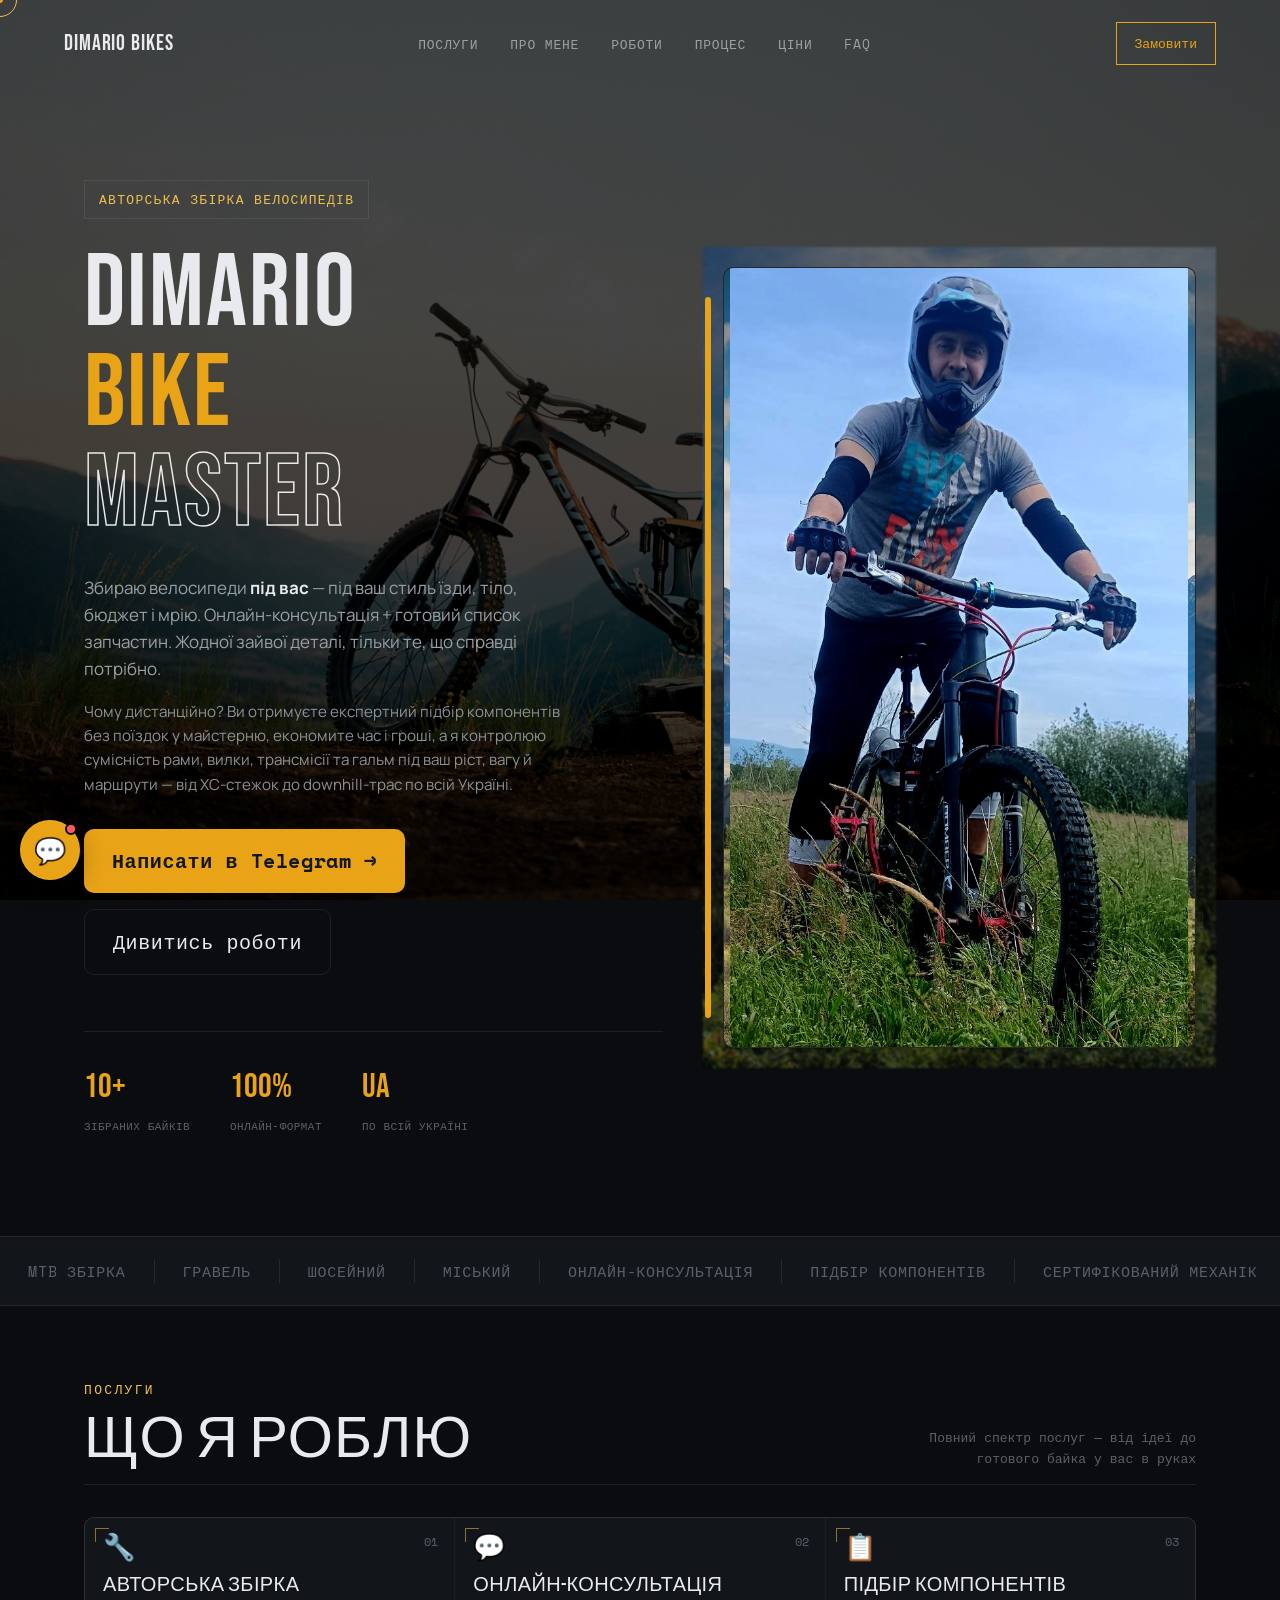
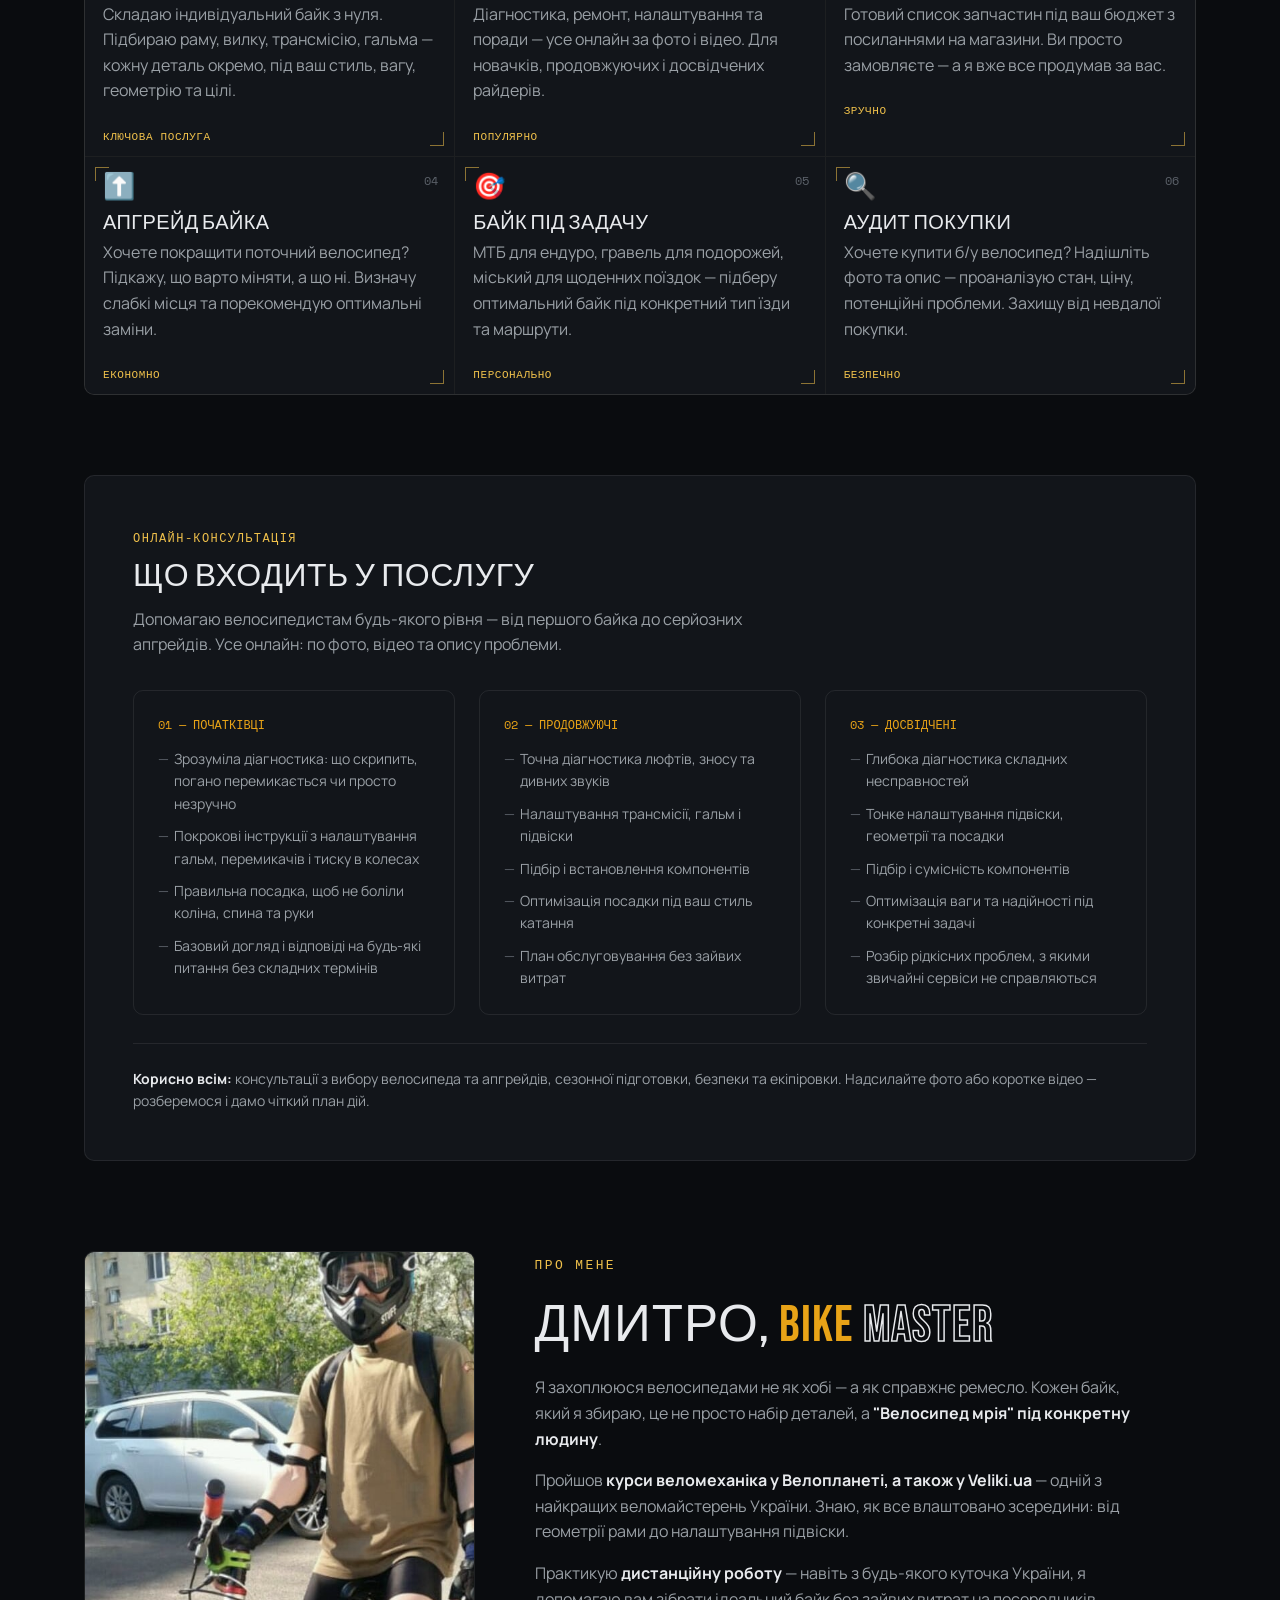
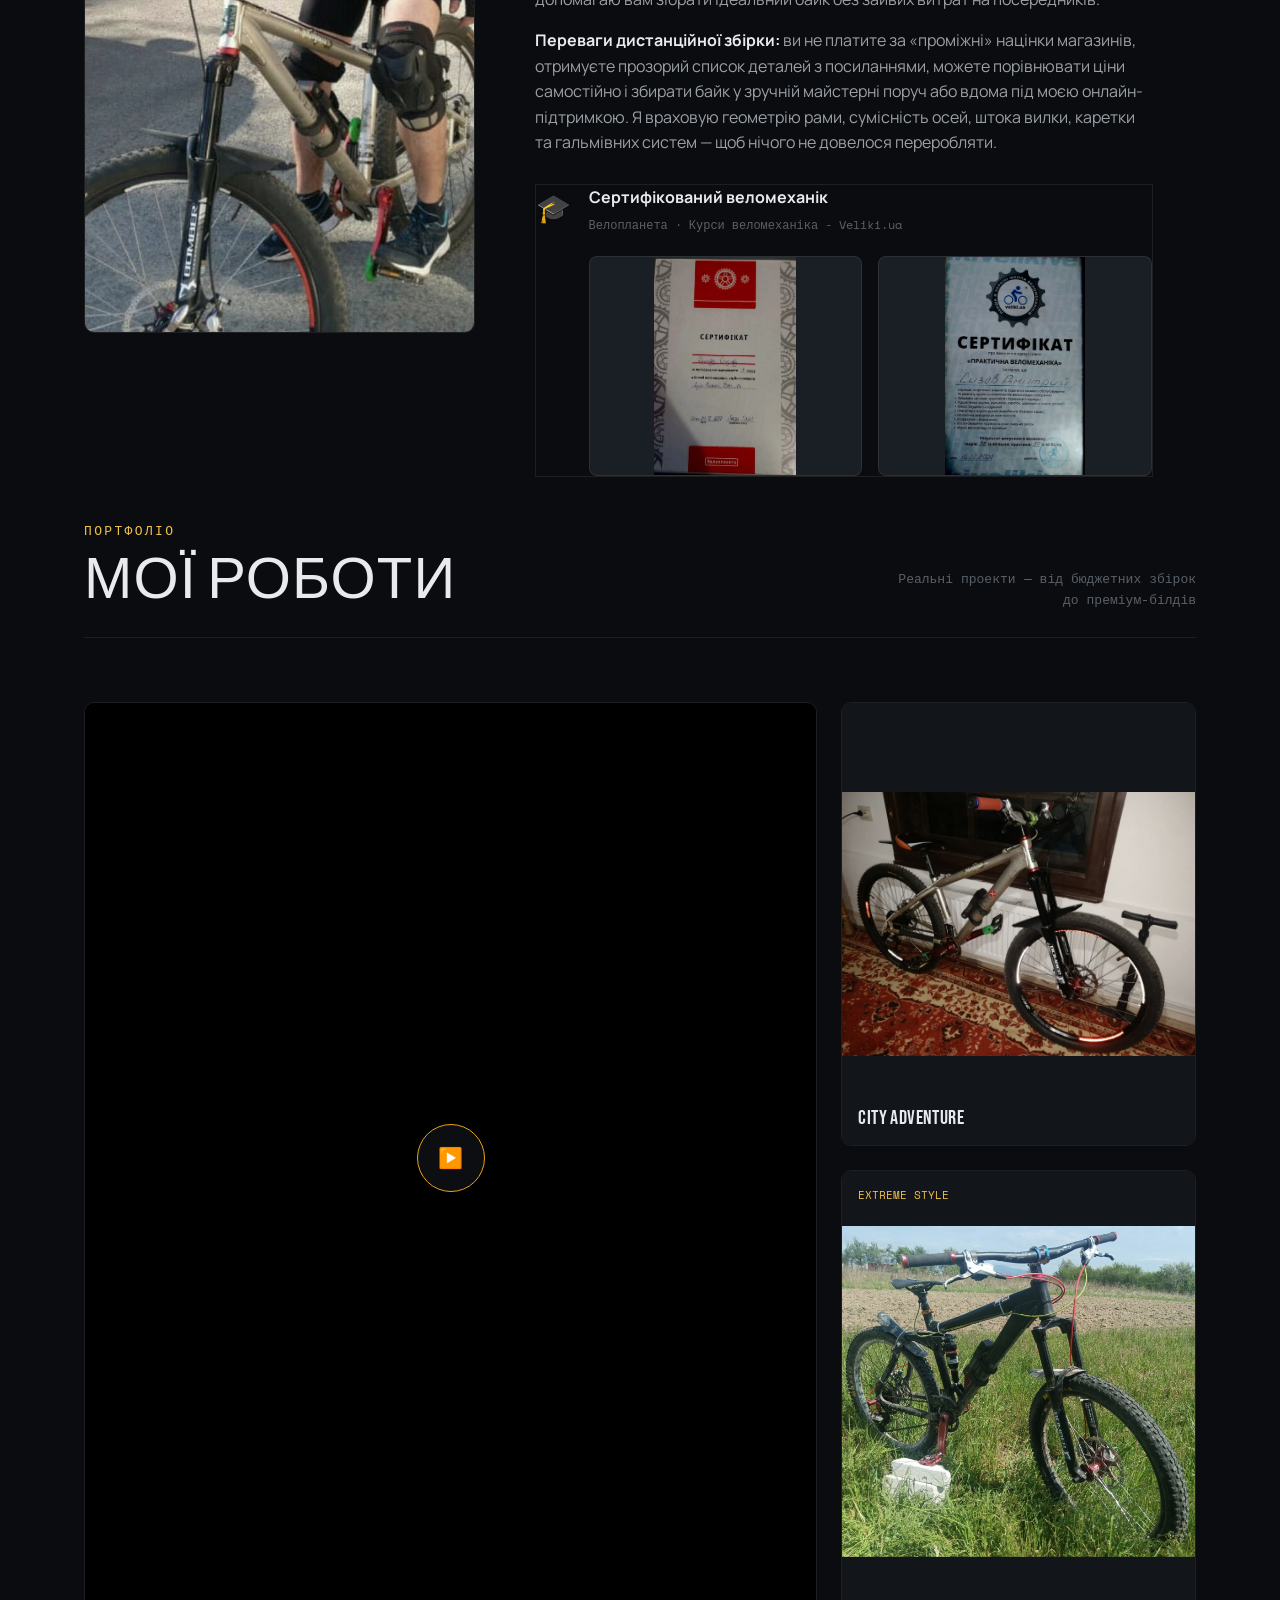
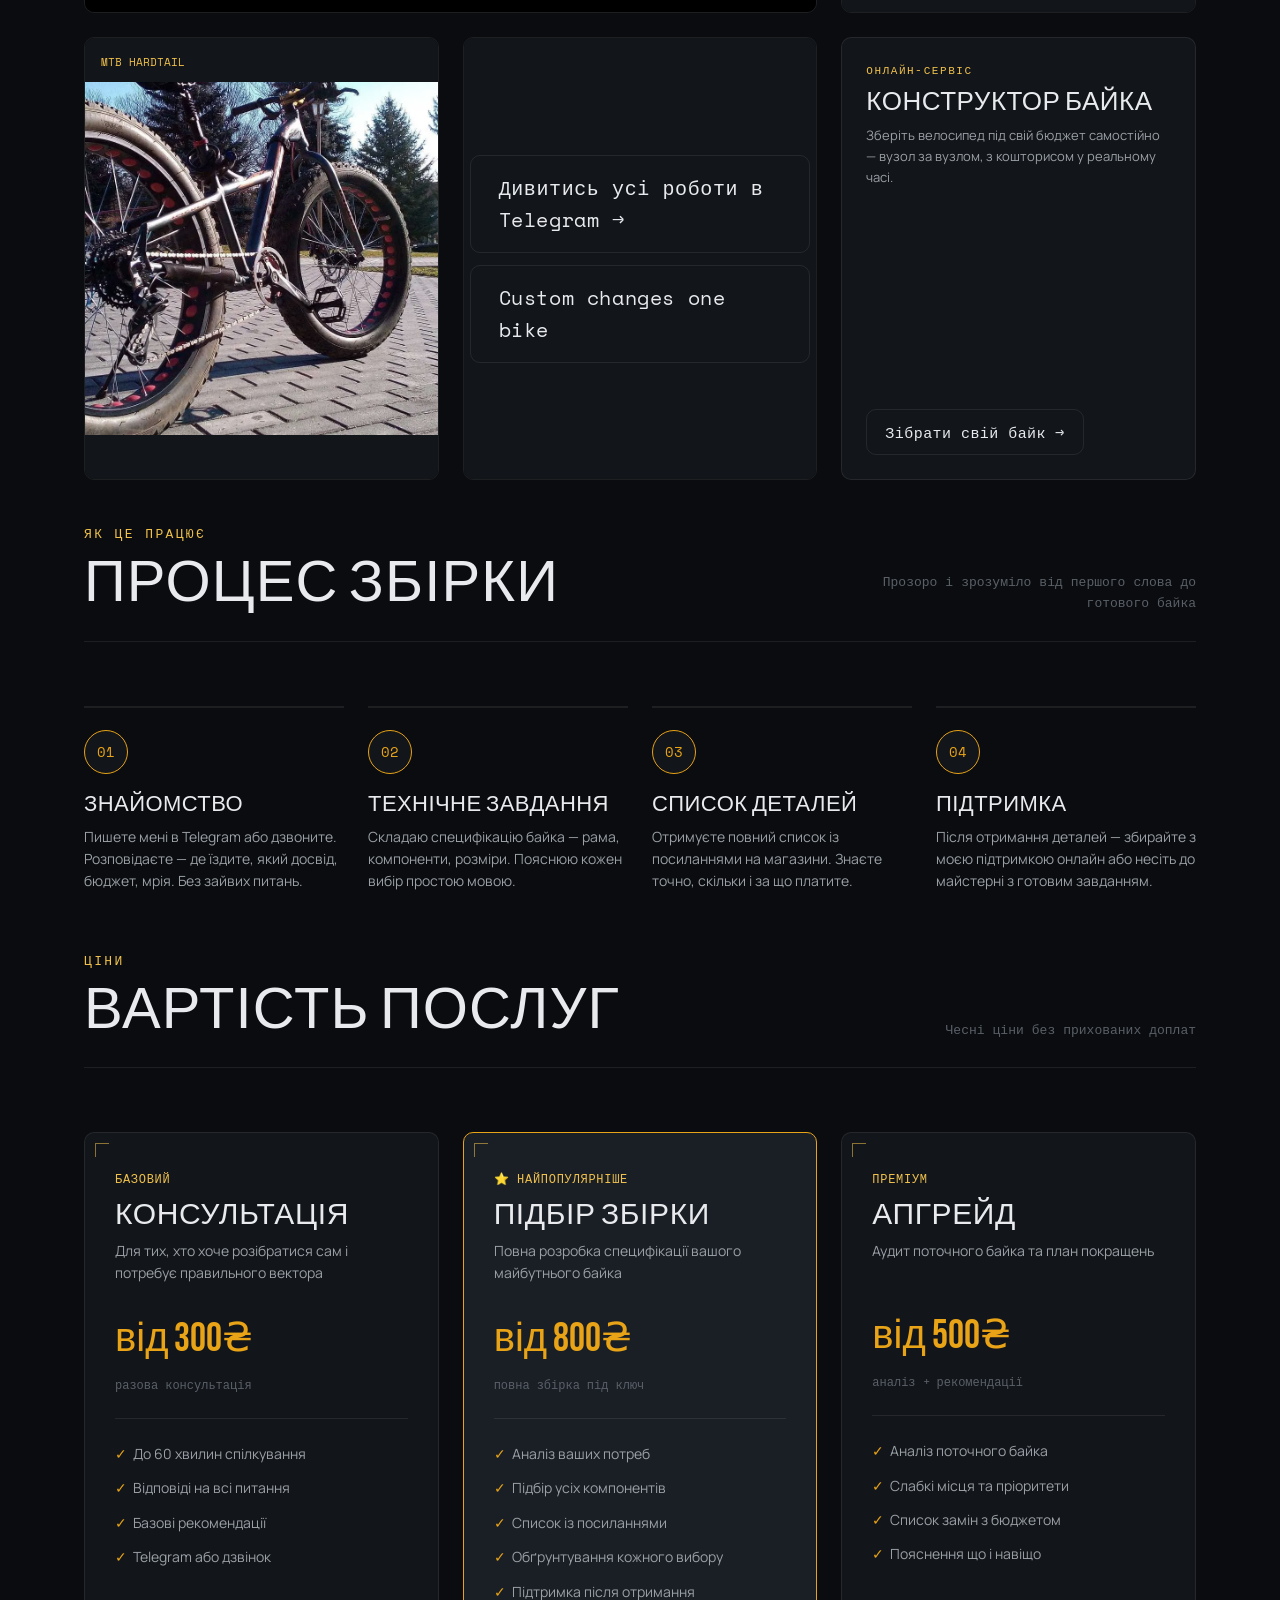
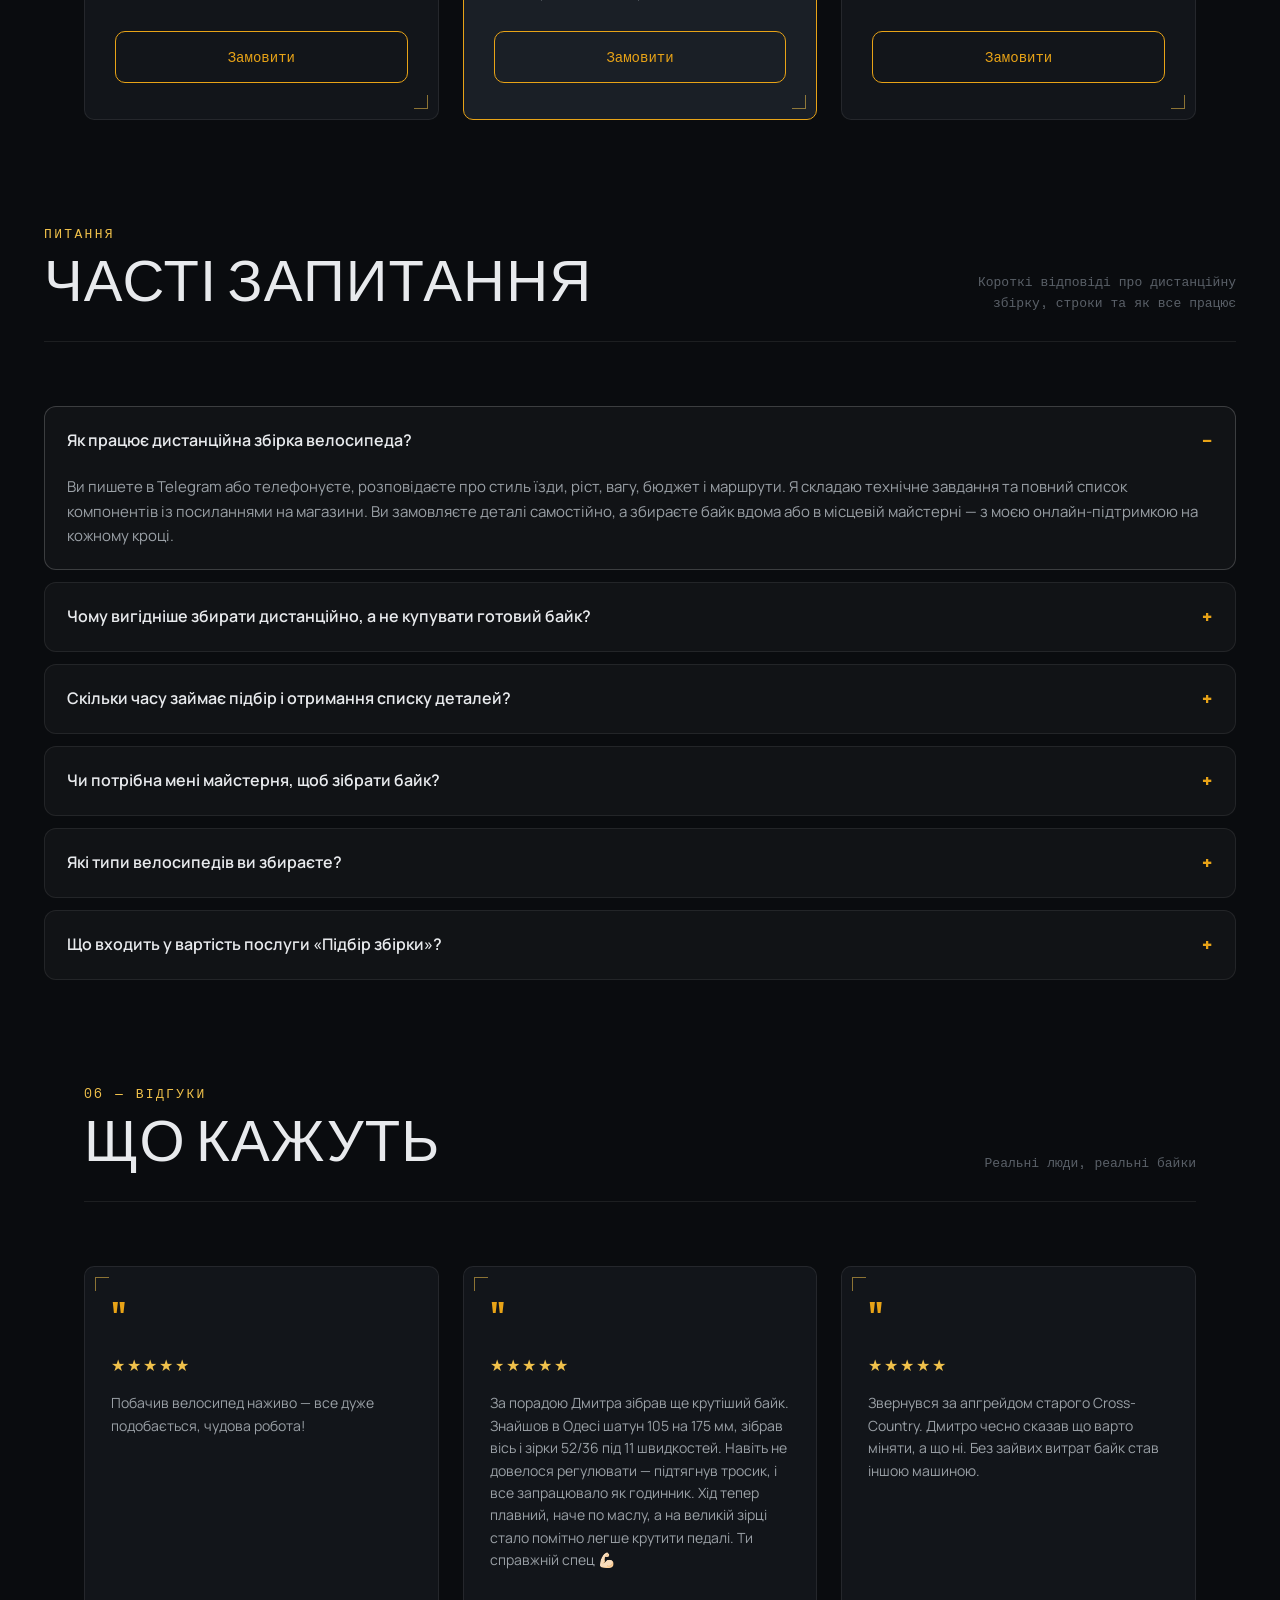
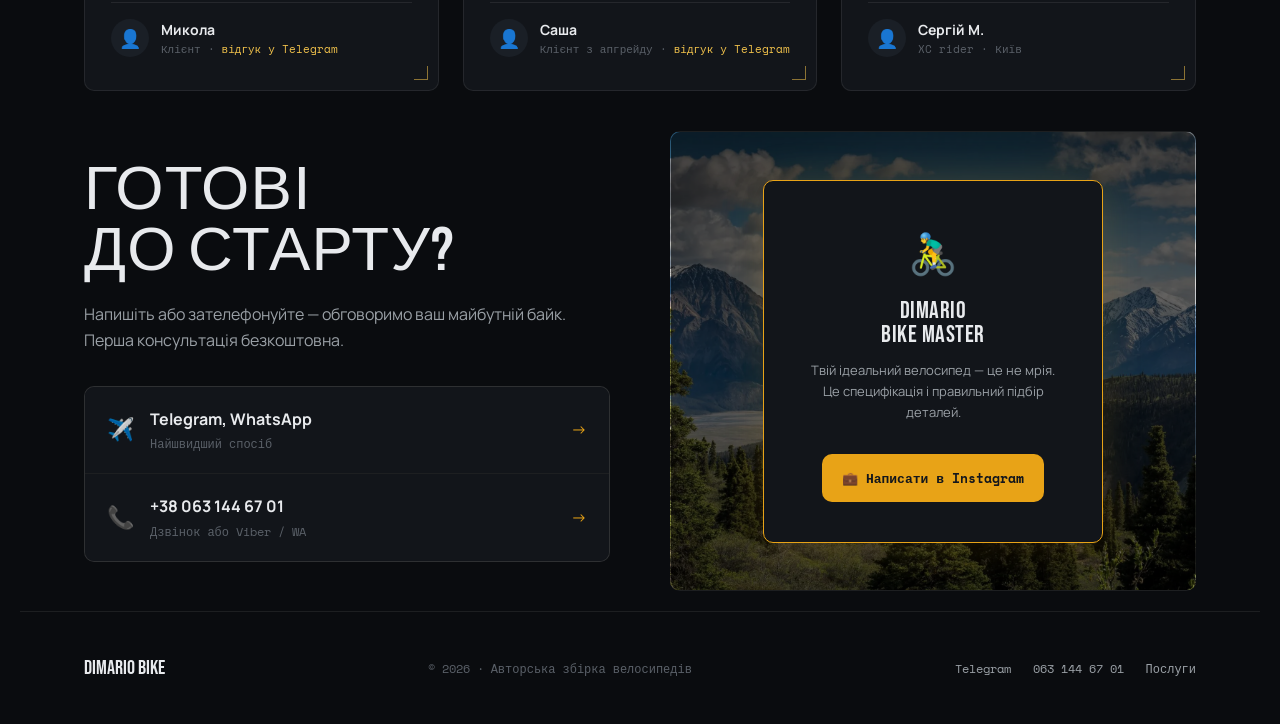
==== commit ab04164e: "Update LinkedIn link to Instagram in index.html" ====
--- a/index.html
+++ b/index.html
@@ -1300,11 +1300,11 @@
           </p>
           <button>
             <a
-              href="https://www.linkedin.com/in/dimario-shell-006332387"
+              href="https://www.instagram.com/dimariobike?stkn=MXA1aG9zcm92M3hpNg=="
               target="_blank"
               rel="noopener noreferrer"
             >
-              💼 Написати в LinkedIn
+              💼 Написати в Instagram
             </a>
           </button>
         </div>
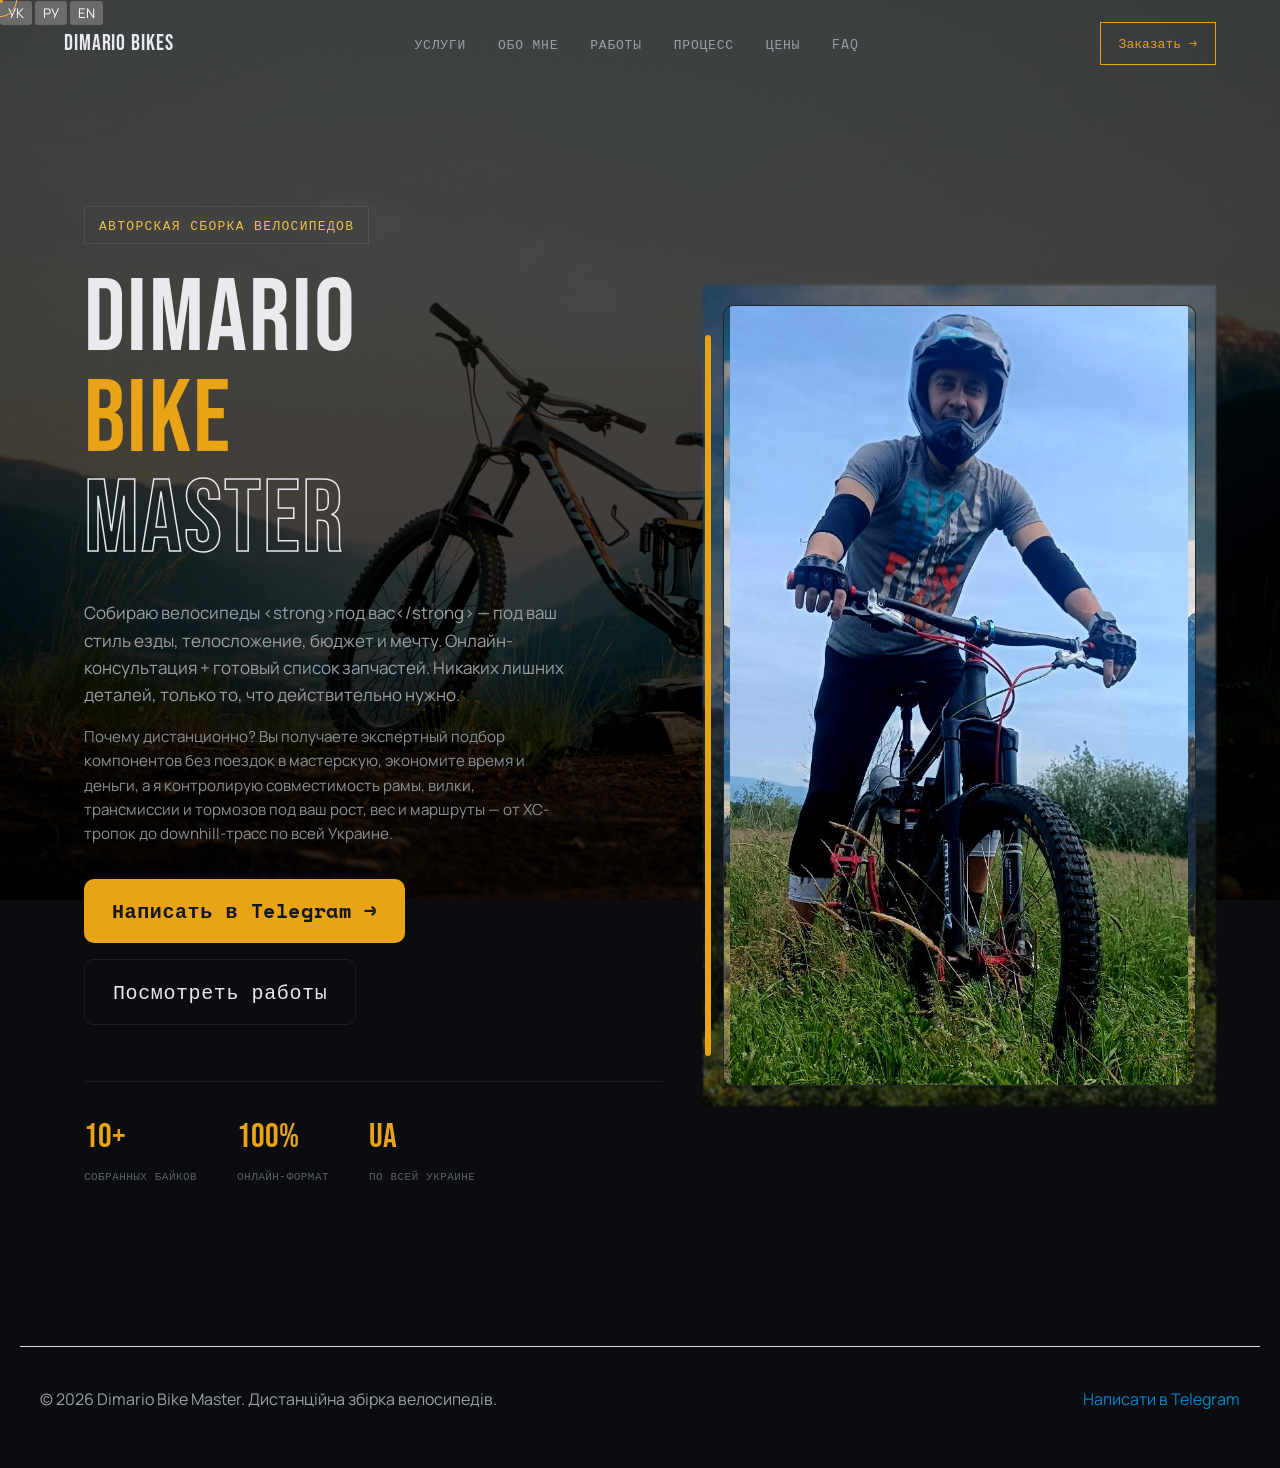
==== commit 41e22726: "Update index.html with i18n support and language switcher" ====
--- a/index.html
+++ b/index.html
@@ -21,11 +21,11 @@
        ============================================================ -->
     <meta
       name="description"
-      content="Дистанційна авторська збірка гірських велосипедів (MTB, Enduro, Downhill, Freeride) онлайн: підбір компонентів, специфікація байка, ремонт і апгрейд за фото/відео. Двохпідвіси під ваш бюджет. Доставка по всій Україні."
+      content="Дистанційна авторська збірка гірських велосипедів (MTB, Enduro, Downhill, Freeride) онлайн: підбір компонентів, консультації та апгрейд байка дистанційно по всій Україні."
     />
     <meta
       name="keywords"
-      content="дистанційна збірка велосипеда, збірка велосипеда онлайн, гірський велосипед, MTB збірка, downhill велосипед, freeride байк, двохпідвіс, full suspension, enduro велосипед, збірка гірського велосипеда під замовлення, ремонт велосипеда онлайн, апгрейд MTB, веломеханік онлайн Україна, підбір компонентів MTB, Kona, Specialized, Canyon"
+      content="дистанційна збірка велосипеда, збірка велосипеда онлайн, гірський велосипед, MTB збірка, downhill велосипед, freeride, веломеханік онлайн"
     />
     <meta name="robots" content="index, follow, max-image-preview:large" />
     <meta name="author" content="Dimario Bike Master" />
@@ -46,7 +46,7 @@
     />
     <meta
       property="og:description"
-      content="Збираю гірські велосипеди дистанційно, під ваш стиль їзди: MTB, Enduro, Downhill, Freeride. Онлайн-консультація, ремонт і налаштування за фото/відео, готовий список запчастин, двохпідвіси під бюджет."
+      content="Збираю гірські велосипеди дистанційно, під ваш стиль їзди: MTB, Enduro, Downhill, Freeride. Онлайн-консультація, підбір компонентів і апгрейд."
     />
     <meta
       property="og:image"
@@ -81,7 +81,7 @@
     />
 
     <!-- ============================================================
-       ШРИФТИ (Google Fonts) — можна змінити за бажанням
+       ШРИФТИ (Google Fonts)
        ============================================================ -->
     <link rel="preconnect" href="https://fonts.googleapis.com" />
     <link rel="preconnect" href="https://fonts.gstatic.com" crossorigin />
@@ -101,23 +101,9 @@
         "@id": "https://dimario.online/#business",
         "name": "Dimario Bike Master",
         "alternateName": ["DIMARIO BIKE", "Dimario Bike Master — гірські велосипеди"],
-        "description": "Дистанційна авторська збірка гірських велосипедів (MTB, Enduro, Downhill, Freeride) онлайн. Двохпідвіси, підбір компонентів, ремонт і апгрейд байків, онлайн-консультації веломеханіка по всій Україні.",
+        "description": "Дистанційна авторська збірка гірських велосипедів (MTB, Enduro, Downhill, Freeride) онлайн.",
         "url": "https://dimario.online/",
         "image": "https://dimario.online/images/Me%20Kona.jpg",
-        "knowsAbout": [
-          "Mountain bike",
-          "MTB",
-          "Downhill",
-          "Freeride",
-          "Enduro",
-          "Full suspension",
-          "Двохпідвіс",
-          "Гірський велосипед",
-          "Дистанційна збірка велосипеда",
-          "Збірка велосипеда онлайн",
-          "Ремонт велосипеда",
-          "Збірка велосипеда під замовлення"
-        ],
         "telephone": "+380631446701",
         "priceRange": "300₴ - 800₴",
         "areaServed": {
@@ -128,20 +114,6 @@
           "@type": "PostalAddress",
           "addressCountry": "UA"
         },
-        "openingHoursSpecification": {
-          "@type": "OpeningHoursSpecification",
-          "dayOfWeek": [
-            "Monday",
-            "Tuesday",
-            "Wednesday",
-            "Thursday",
-            "Friday",
-            "Saturday",
-            "Sunday"
-          ],
-          "opens": "00:00",
-          "closes": "23:59"
-        },
         "sameAs": [
           "https://t.me/+YOs8HjJgr9hkMWZi",
           "https://www.linkedin.com/in/dimario-shell-006332387"
@@ -150,230 +122,19 @@
           "@type": "Person",
           "name": "Дмитро",
           "jobTitle": "Веломеханік",
-          "description": "Сертифікований веломеханік, дистанційно збирає та ремонтує гірські велосипеди (MTB, Downhill, Freeride) онлайн. Курси у Велопланеті та Veliki.ua.",
+          "description": "Сертифікований веломеханік, дистанційно збирає та ремонтує гірські велосипеди.",
           "alumniOf": [
             { "@type": "Organization", "name": "Велопланета" },
             { "@type": "Organization", "name": "Veliki.ua" }
-          ]
-        },
-        "hasOfferCatalog": {
-          "@type": "OfferCatalog",
-          "name": "Послуги з гірських велосипедів",
-          "itemListElement": [
-            {
-              "@type": "Offer",
-              "itemOffered": {
-                "@type": "Service",
-                "name": "Дистанційна авторська збірка гірського велосипеда (MTB / Enduro / Downhill / Freeride)",
-                "description": "Індивідуальна збірка двохпідвіса або хардтейла з нуля повністю онлайн, дистанційно: підбір рами, вилки, трансмісії та гальм під стиль їзди, вагу, геометрію та бюджет клієнта."
-              }
-            },
-            {
-              "@type": "Offer",
-              "price": "300",
-              "priceCurrency": "UAH",
-              "itemOffered": {
-                "@type": "Service",
-                "name": "Онлайн-консультація по гірських велосипедах",
-                "description": "Діагностика, ремонт, налаштування підвіски та поради по MTB / Downhill / Freeride за фото і відео."
-              }
-            },
-            {
-              "@type": "Offer",
-              "price": "800",
-              "priceCurrency": "UAH",
-              "itemOffered": {
-                "@type": "Service",
-                "name": "Підбір компонентів для гірського байка",
-                "description": "Повна специфікація MTB / Enduro / Downhill з посиланнями на магазини під бюджет."
-              }
-            },
-            {
-              "@type": "Offer",
-              "price": "500",
-              "priceCurrency": "UAH",
-              "itemOffered": {
-                "@type": "Service",
-                "name": "Апгрейд гірського велосипеда",
-                "description": "Аудит поточного MTB, виявлення слабких місць і план покращень (підвіска, гальма, трансмісія, колеса)."
-              }
-            },
-            {
-              "@type": "Offer",
-              "itemOffered": {
-                "@type": "Service",
-                "name": "Байк під задачу",
-                "description": "Підбір оптимального гірського велосипеда під конкретний тип їзди та маршрути: MTB, Enduro, Downhill, Freeride."
-              }
-            },
-            {
-              "@type": "Offer",
-              "itemOffered": {
-                "@type": "Service",
-                "name": "Аудит покупки б/у гірського велосипеда",
-                "description": "Аналіз стану, ціни та потенційних проблем MTB перед покупкою за фото та описом."
-              }
-            }
           ]
         },
         "aggregateRating": {
           "@type": "AggregateRating",
           "ratingValue": "5",
           "reviewCount": "3"
-        },
-        "review": [
-          {
-            "@type": "Review",
-            "reviewRating": {
-              "@type": "Rating",
-              "ratingValue": "5",
-              "bestRating": "5"
-            },
-            "author": { "@type": "Person", "name": "Микола" },
-            "reviewBody": "Побачив велосипед наживо — все дуже подобається, чудова робота!"
-          },
-          {
-            "@type": "Review",
-            "reviewRating": {
-              "@type": "Rating",
-              "ratingValue": "5",
-              "bestRating": "5"
-            },
-            "author": { "@type": "Person", "name": "Саша" },
-            "reviewBody": "За порадою зібрав ще крутіший байк: шатун 105 на 175 мм, зірки 52/36 під 11 швидкостей. Навіть не довелося регулювати — все запрацювало як годинник."
-          },
-          {
-            "@type": "Review",
-            "reviewRating": {
-              "@type": "Rating",
-              "ratingValue": "5",
-              "bestRating": "5"
-            },
-            "author": { "@type": "Person", "name": "Сергій М." },
-            "reviewBody": "Чесно підказав, що варто міняти при апгрейді старого байка, а що ні — без зайвих витрат."
-          }
-        ]
+        }
       }
     </script>
-
-    <!-- ==================== ХЛІБНІ КРИХТИ (для якорних розділів) ==================== -->
-    <script type="application/ld+json">
-      {
-        "@context": "https://schema.org",
-        "@type": "BreadcrumbList",
-        "itemListElement": [
-          {
-            "@type": "ListItem",
-            "position": 1,
-            "name": "Головна",
-            "item": "https://dimario.online/"
-          },
-          {
-            "@type": "ListItem",
-            "position": 2,
-            "name": "Послуги",
-            "item": "https://dimario.online/#services"
-          },
-          {
-            "@type": "ListItem",
-            "position": 3,
-            "name": "Про мене",
-            "item": "https://dimario.online/#about"
-          },
-          {
-            "@type": "ListItem",
-            "position": 4,
-            "name": "Роботи",
-            "item": "https://dimario.online/#works"
-          },
-          {
-            "@type": "ListItem",
-            "position": 5,
-            "name": "Процес",
-            "item": "https://dimario.online/#process"
-          },
-          {
-            "@type": "ListItem",
-            "position": 6,
-            "name": "Ціни",
-            "item": "https://dimario.online/#pricing"
-          },
-          {
-            "@type": "ListItem",
-            "position": 7,
-            "name": "FAQ",
-            "item": "https://dimario.online/#faq"
-          }
-        ]
-      }
-    </script>
-
-    <!-- FAQPage schema -->
-    <script type="application/ld+json">
-      {
-        "@context": "https://schema.org",
-        "@type": "FAQPage",
-        "mainEntity": [
-          {
-            "@type": "Question",
-            "name": "Як працює дистанційна збірка велосипеда?",
-            "acceptedAnswer": {
-              "@type": "Answer",
-              "text": "Ви пишете в Telegram або телефонуєте, розповідаєте про стиль їзди, ріст, вагу, бюджет і маршрути. Я складаю технічне завдання та повний список компонентів із посиланнями на магазини. Ви замовляєте деталі самостійно, а збираєте байк вдома або в місцевій майстерні — з моєю онлайн-підтримкою на кожному кроці."
-            }
-          },
-          {
-            "@type": "Question",
-            "name": "Чому вигідніше збирати дистанційно, а не купувати готовий байк?",
-            "acceptedAnswer": {
-              "@type": "Answer",
-              "text": "Готові велосипеди часто мають середні компоненти і націнку магазину. Дистанційна збірка дає точний підбір під ваш стиль і бюджет: ви платите лише за потрібні деталі, бачите ціни відкрито і можете замінити будь-який вузол без переплат. Плюс сумісність рами, вилки, осей і трансмісії перевіряється заздалегідь."
-            }
-          },
-          {
-            "@type": "Question",
-            "name": "Скільки часу займає підбір і отримання списку деталей?",
-            "acceptedAnswer": {
-              "@type": "Answer",
-              "text": "Після першої розмови технічне завдання та список із посиланнями зазвичай готові за 1–3 дні (залежно від складності та наявності компонентів). Далі строки залежать від доставки магазинів."
-            }
-          },
-          {
-            "@type": "Question",
-            "name": "Чи потрібна мені майстерня, щоб зібрати байк?",
-            "acceptedAnswer": {
-              "@type": "Answer",
-              "text": "Не обов’язково. Багато клієнтів збирають вдома з базовим набором інструментів і моєю підтримкою по відео/фото. Якщо немає досвіду — можете віднести готове ТЗ у будь-яку веломайстерню."
-            }
-          },
-          {
-            "@type": "Question",
-            "name": "Які типи велосипедів ви збираєте?",
-            "acceptedAnswer": {
-              "@type": "Answer",
-              "text": "MTB (крос-кантрі, трейл, ендуро), downhill, freeride, dirt, fatbike, гравель, шосейні та міські. Основний фокус — гірські байки та індивідуальні збірки під конкретні траси й бюджет."
-            }
-          },
-          {
-            "@type": "Question",
-            "name": "Що входить у вартість послуги «Підбір збірки»?",
-            "acceptedAnswer": {
-              "@type": "Answer",
-              "text": "Аналіз ваших потреб, підбір рами та всіх компонентів, повний список із посиланнями, обґрунтування кожного вибору та підтримка після отримання деталей. Окремо оплачуються лише самі запчастини в магазинах."
-            }
-          }
-        ]
-      }
-    </script>
-    <!-- Аналітика (розкоментуй і встав свій Measurement ID від Google Analytics 4)
-    <script async src="https://www.googletagmanager.com/gtag/js?id=G-XXXXXXXXXX"></script>
-    <script>
-      window.dataLayer = window.dataLayer || [];
-      function gtag(){dataLayer.push(arguments);}
-      gtag('js', new Date());
-      gtag('config', 'G-XXXXXXXXXX');
-    </script>
-    -->
   </head>
   <body>
     <!-- ============================================================
@@ -383,31 +144,40 @@
     <div class="cursor-ring" id="cursorRing"></div>
 
     <!-- ============================================================
+       МОВНИЙ ПЕРЕМИКАЧ
+       ============================================================ -->
+    <div class="lang-switcher" aria-label="Перемикач мов">
+      <button type="button" data-lang="uk" class="lang-btn active">УК</button>
+      <button type="button" data-lang="ru" class="lang-btn">РУ</button>
+      <button type="button" data-lang="en" class="lang-btn">EN</button>
+    </div>
+
+    <!-- ============================================================
        НАВІГАЦІЯ
        ============================================================ -->
     <nav id="navbar">
-      <!-- ЛОГОТИП — змініть текст за бажанням -->
+      <!-- ЛОГОТИП -->
       <div class="nav-logo">DIMARIO BIKES</div>
 
-      <!-- ПОСИЛАННЯ МЕНЮ — змінюйте назви та href -->
+      <!-- ПОСИЛАННЯ МЕНЮ -->
       <ul class="nav-links" id="navLinks">
-        <li><a href="#services">Послуги</a></li>
-        <li><a href="#about">Про мене</a></li>
-        <li><a href="#works">Роботи</a></li>
-        <li><a href="#process">Процес</a></li>
-        <li><a href="#pricing">Ціни</a></li>
-        <li><a href="#faq">FAQ</a></li>
+        <li><a href="#services" data-i18n="nav.services">Послуги</a></li>
+        <li><a href="#about" data-i18n="nav.about">Про мене</a></li>
+        <li><a href="#works" data-i18n="nav.works">Роботи</a></li>
+        <li><a href="#process" data-i18n="nav.process">Процес</a></li>
+        <li><a href="#pricing" data-i18n="nav.pricing">Ціни</a></li>
+        <li><a href="#faq" data-i18n="nav.faq">FAQ</a></li>
         <li class="nav-links-cta">
-          <a href="https://t.me/+YOs8HjJgr9hkMWZi" target="_blank"
-            >Замовити →</a
-          >
+          <a href="https://t.me/+YOs8HjJgr9hkMWZi" target="_blank" data-i18n="nav.order">
+            Замовити →
+          </a>
         </li>
       </ul>
-      <a href="https://t.me/+YOs8HjJgr9hkMWZi" class="nav-cta" target="_blank">
+      <a href="https://t.me/+YOs8HjJgr9hkMWZi" class="nav-cta" target="_blank" data-i18n="nav.order">
         Замовити
       </a>
 
-      <!-- Гамбургер — з'являється тільки на мобільних/планшетах -->
+      <!-- Гамбургер -->
       <button
         class="nav-burger"
         id="navBurger"
@@ -426,72 +196,48 @@
        HERO — головна секція
        ============================================================ -->
     <section class="hero" id="hero">
-      <!-- ЗАМІНИТИ: фонове зображення гір + лісу на весь hero (16:9 або 21:9).
-           Можна додати як background-image на .hero в style.css, або як
-           <img> позаду .hero-left/.hero-right з position:absolute; z-index:-1.
-           Рекомендований промпт для генерації:
-           Ultra-realistic cinematic photograph of steep mountain slopes with
-           dense coniferous forest, dramatic alpine peaks, misty valleys,
-           golden hour light, empty downhill trail, photorealistic, 8k,
-           website hero background, no people -->
       <div class="hero-left">
-        <!-- Підзаголовок над заголовком -->
-        <div class="hero-tag">Авторська збірка велосипедів</div>
-
-        <!-- ГОЛОВНИЙ ЗАГОЛОВОК — змінюйте текст -->
+        <div class="hero-tag" data-i18n="hero.tag">Авторська збірка велосипедів</div>
+
         <h1 class="hero-title">
-          DIMARIO<br />
-          <span class="accent">BIKE</span><br />
-          <span class="outline">MASTER</span>
+          <span data-i18n="hero.title.1">DIMARIO</span><br />
+          <span class="accent" data-i18n="hero.title.accent">BIKE</span><br />
+          <span class="outline" data-i18n="hero.title.outline">MASTER</span>
         </h1>
 
-        <!-- ОПИС — замініть на свій текст -->
-        <p class="hero-desc">
-          Збираю велосипеди <strong>під вас</strong> — під ваш стиль їзди, тіло,
-          бюджет і мрію. Онлайн-консультація + готовий список запчастин. Жодної
-          зайвої деталі, тільки те, що справді потрібно.
-        </p>
-        <p class="hero-desc hero-desc--extra">
-          Чому дистанційно? Ви отримуєте експертний підбір компонентів без поїздок
-          у майстерню, економите час і гроші, а я контролюю сумісність рами, вилки,
-          трансмісії та гальм під ваш ріст, вагу й маршрути — від XC-стежок до
-          downhill-трас по всій Україні.
-        </p>
+        <p class="hero-desc" data-i18n="hero.desc"></p>
+        <p class="hero-desc hero-desc--extra" data-i18n="hero.desc.extra"></p>
 
         <div class="hero-btns">
-          <!-- КНОПКИ — замініть href -->
           <a
             href="https://t.me/+YOs8HjJgr9hkMWZi"
             class="btn-primary"
             target="_blank"
+            data-i18n="hero.btn.telegram"
           >
             Написати в Telegram →
           </a>
-          <a href="#works" class="btn-secondary"> Дивитись роботи </a>
+          <a href="#works" class="btn-secondary" data-i18n="hero.btn.works">
+            Дивитись роботи
+          </a>
         </div>
 
-        <!-- СТАТИСТИКА — змінюйте цифри -->
         <div class="hero-stats">
           <div class="stat">
             <div class="stat-num">10+</div>
-            <div class="stat-label">Зібраних байків</div>
+            <div class="stat-label" data-i18n="hero.stat.bikes">Зібраних байків</div>
           </div>
           <div class="stat">
             <div class="stat-num">100%</div>
-            <div class="stat-label">Онлайн-формат</div>
+            <div class="stat-label" data-i18n="hero.stat.format">Онлайн-формат</div>
           </div>
           <div class="stat">
             <div class="stat-num">UA</div>
-            <div class="stat-label">По всій Україні</div>
+            <div class="stat-label" data-i18n="hero.stat.location">По всій Україні</div>
           </div>
         </div>
       </div>
 
-      <!-- ПРАВА ЧАСТИНА HERO —
-         Щоб додати фото: замініть <div class="hero-photo-placeholder"> на:
-         <img src="images/hero-bike.jpg" alt="Hero bike" class="hero-img" />
-         і в style.css додайте .hero-img { width:100%; height:100%; object-fit:cover; }
-    -->
       <div class="hero-right">
         <div class="hero-grid-lines"></div>
         <div class="hero-accent-bar"></div>
@@ -499,13 +245,13 @@
           <picture>
             <source srcset="images/Me Kona.webp" type="image/webp" />
             <img
-            class="hero-image"
-            src="images/Me Kona.jpg"
-            alt="Дмитро Dimario Bike Master з авторською збіркою гірського велосипеда Kona — MTB, freeride, downhill"
-            width="700"
-            height="1190"
-            loading="eager"
-          />
+              class="hero-image"
+              src="images/Me Kona.jpg"
+              alt="Авторська збірка велосипеда Dimario Bike Master"
+              width="700"
+              height="1190"
+              loading="eager"
+            />
           </picture>
         </div>
         <div class="hero-overlay-text">BIKE</div>
@@ -513,851 +259,20 @@
     </section>
 
     <!-- ============================================================
-       БІГУЧИЙ РЯДОК — змінюйте тексти в .marquee-item
-       ============================================================ -->
-    <div class="marquee-wrap">
-      <div class="marquee-track">
-        <!-- Текст повторюється двічі для безперервної анімації -->
-        <span class="marquee-item">MTB збірка</span>
-        <span class="marquee-item">Гравель</span>
-        <span class="marquee-item">Шосейний</span>
-        <span class="marquee-item">Міський</span>
-        <span class="marquee-item">Онлайн-консультація</span>
-        <span class="marquee-item">Підбір компонентів</span>
-        <span class="marquee-item">Сертифікований механік</span>
-        <span class="marquee-item">Велопланета</span>
-        <!-- Дублікат для безшовного loop -->
-        <span class="marquee-item">MTB збірка</span>
-        <span class="marquee-item">Гравель</span>
-        <span class="marquee-item">Шосейний</span>
-        <span class="marquee-item">Міський</span>
-        <span class="marquee-item">Онлайн-консультація</span>
-        <span class="marquee-item">Підбір компонентів</span>
-        <span class="marquee-item">Сертифікований механік</span>
-        <span class="marquee-item">Велопланета</span>
-      </div>
-    </div>
-
-    <!-- ============================================================
-       ПОСЛУГИ
-       ============================================================ -->
-    <section class="services" id="services">
-      <div class="section-header fade-up">
-        <div>
-          <span class="section-num">ПОСЛУГИ</span>
-          <h2 class="section-title">ЩО Я РОБЛЮ</h2>
-        </div>
-        <p class="section-desc">
-          Повний спектр послуг — від ідеї до готового байка у вас в руках
-        </p>
-      </div>
-
-      <div class="services-grid">
-        <div class="service-card fade-up">
-          <span class="service-icon">🔧</span>
-          <span class="service-num">01</span>
-          <h3>Авторська збірка</h3>
-          <p>
-            Складаю індивідуальний байк з нуля. Підбираю раму, вилку,
-            трансмісію, гальма — кожну деталь окремо, під ваш стиль, вагу,
-            геометрію та цілі.
-          </p>
-          <span class="service-tag">Ключова послуга</span>
-        </div>
-
-        <div class="service-card fade-up">
-          <span class="service-icon">💬</span>
-          <span class="service-num">02</span>
-          <h3>Онлайн-консультація</h3>
-          <p>
-            Діагностика, ремонт, налаштування та поради — усе онлайн за фото і
-            відео. Для новачків, продовжуючих і досвідчених райдерів.
-          </p>
-          <span class="service-tag">Популярно</span>
-        </div>
-
-        <div class="service-card fade-up">
-          <span class="service-icon">📋</span>
-          <span class="service-num">03</span>
-          <h3>Підбір компонентів</h3>
-          <p>
-            Готовий список запчастин під ваш бюджет з посиланнями на магазини.
-            Ви просто замовляєте — а я вже все продумав за вас.
-          </p>
-          <span class="service-tag">Зручно</span>
-        </div>
-
-        <div class="service-card fade-up">
-          <span class="service-icon">⬆️</span>
-          <span class="service-num">04</span>
-          <h3>Апгрейд байка</h3>
-          <p>
-            Хочете покращити поточний велосипед? Підкажу, що варто міняти, а що
-            ні. Визначу слабкі місця та порекомендую оптимальні заміни.
-          </p>
-          <span class="service-tag">Економно</span>
-        </div>
-
-        <div class="service-card fade-up">
-          <span class="service-icon">🎯</span>
-          <span class="service-num">05</span>
-          <h3>Байк під задачу</h3>
-          <p>
-            МТБ для ендуро, гравель для подорожей, міський для щоденних поїздок
-            — підберу оптимальний байк під конкретний тип їзди та маршрути.
-          </p>
-          <span class="service-tag">Персонально</span>
-        </div>
-
-        <div class="service-card fade-up">
-          <span class="service-icon">🔍</span>
-          <span class="service-num">06</span>
-          <h3>Аудит покупки</h3>
-          <p>
-            Хочете купити б/у велосипед? Надішліть фото та опис — проаналізую
-            стан, ціну, потенційні проблеми. Захищу від невдалої покупки.
-          </p>
-          <span class="service-tag">Безпечно</span>
-        </div>
-      </div>
-
-      <!-- ДЕТАЛЬНИЙ БЛОК КОНСУЛЬТАЦІЇ -->
-      <div class="consult-detail fade-up">
-        <div class="consult-header">
-          <span class="consult-label">ОНЛАЙН-КОНСУЛЬТАЦІЯ</span>
-          <h3 class="consult-title">Що входить у послугу</h3>
-          <p class="consult-intro">
-            Допомагаю велосипедистам будь-якого рівня — від першого байка до
-            серйозних апгрейдів. Усе онлайн: по фото, відео та опису проблеми.
-          </p>
-        </div>
-
-        <div class="consult-grid">
-          <div class="consult-card">
-            <div class="consult-level">01 — Початківці</div>
-            <ul>
-              <li>
-                Зрозуміла діагностика: що скрипить, погано перемикається чи
-                просто незручно
-              </li>
-              <li>
-                Покрокові інструкції з налаштування гальм, перемикачів і тиску в
-                колесах
-              </li>
-              <li>Правильна посадка, щоб не боліли коліна, спина та руки</li>
-              <li>
-                Базовий догляд і відповіді на будь-які питання без складних
-                термінів
-              </li>
-            </ul>
-          </div>
-
-          <div class="consult-card">
-            <div class="consult-level">02 — Продовжуючі</div>
-            <ul>
-              <li>Точна діагностика люфтів, зносу та дивних звуків</li>
-              <li>Налаштування трансмісії, гальм і підвіски</li>
-              <li>Підбір і встановлення компонентів</li>
-              <li>Оптимізація посадки під ваш стиль катання</li>
-              <li>План обслуговування без зайвих витрат</li>
-            </ul>
-          </div>
-
-          <div class="consult-card">
-            <div class="consult-level">03 — Досвідчені</div>
-            <ul>
-              <li>Глибока діагностика складних несправностей</li>
-              <li>Тонке налаштування підвіски, геометрії та посадки</li>
-              <li>Підбір і сумісність компонентів</li>
-              <li>Оптимізація ваги та надійності під конкретні задачі</li>
-              <li>
-                Розбір рідкісних проблем, з якими звичайні сервіси не
-                справляються
-              </li>
-            </ul>
-          </div>
-        </div>
-
-        <div class="consult-all">
-          <strong>Корисно всім:</strong>
-          консультації з вибору велосипеда та апгрейдів, сезонної підготовки,
-          безпеки та екіпіровки. Надсилайте фото або коротке відео — розберемося
-          і дамо чіткий план дій.
-        </div>
-      </div>
-    </section>
-
-    <!-- ============================================================
-       ПРО МЕНЕ
-       ============================================================ -->
-    <section class="about" id="about">
-      <div class="about-visual fade-up">
-        <div class="about-corner"></div>
-        <picture>
-          <source srcset="images/me dirt .webp" type="image/webp" />
-          <img
-          src="images/me dirt .jpg"
-          alt="Дмитро, сертифікований веломеханік Dimario Bike Master"
-          class="about-photo"
-          width="1011"
-          height="1011"
-          loading="lazy"
-        />
-        </picture>
-      </div>
-
-      <div class="about-content fade-up">
-        <span class="section-num">ПРО МЕНЕ</span>
-
-        <!-- ЗАГОЛОВОК — змінюйте -->
-        <h2 class="hero-title">
-          ДМИТРО,
-          <span class="accent">BIKE</span>
-          <span class="outline">MASTER</span>
-        </h2>
-
-        <!-- ТЕКСТ — змінюйте на свій -->
-        <p>
-          Я захоплююся велосипедами не як хобі — а як справжнє ремесло. Кожен
-          байк, який я збираю, це не просто набір деталей, а
-          <strong>"Велосипед мрiя" під конкретну людину</strong>.
-        </p>
-        <p>
-          Пройшов
-          <strong
-            >курси веломеханіка у Велопланеті, а також у Veliki.ua
-          </strong>
-          — одній з найкращих веломайстерень України. Знаю, як все влаштовано
-          зсередини: від геометрії рами до налаштування підвіски.
-        </p>
-        <p>
-          Практикую <strong>дистанційну роботу</strong> — навіть з будь-якого
-          куточка України, я допомагаю вам зібрати ідеальний байк без зайвих
-          витрат на посередників.
-        </p>
-        <p>
-          <strong>Переваги дистанційної збірки:</strong> ви не платите за
-          «проміжні» націнки магазинів, отримуєте прозорий список деталей з
-          посиланнями, можете порівнювати ціни самостійно і збирати байк у зручній
-          майстерні поруч або вдома під моєю онлайн-підтримкою. Я враховую геометрію
-          рами, сумісність осей, штока вилки, каретки та гальмівних систем — щоб
-          нічого не довелося переробляти.
-        </p>
-
-        <!-- БЛОК СЕРТИФІКАТУ — змінюйте текст -->
-        <div class="cert-block">
-          <div class="cert-icon">🎓</div>
-          <div class="cert-text">
-            <strong>Сертифікований веломеханік</strong>
-            <span>Велопланета · Курси веломеханіка - Veliki.ua</span>
-            <div class="cert-img">
-              <div class="cert-img__wrapper">
-                <picture>
-                  <source srcset="images/BikePlanet.webp" type="image/webp" />
-                  <img
-                  src="images/BikePlanet.jpg"
-                  alt="Сертифікат курсів веломеханіка Велопланета"
-                  width="635"
-                  height="974"
-                  loading="lazy"
-                  class="js-zoomable"
-                />
-                </picture>
-              </div>
-              <div class="cert-img__wrapper">
-                <picture>
-                  <source srcset="images/Veliki.ua.webp" type="image/webp" />
-                  <img
-                  class="cert-img__veliki js-zoomable"
-                  src="images/Veliki.ua.jpg"
-                  alt="Сертифікат курсів веломеханіка Veliki.ua"
-                  width="660"
-                  height="1027"
-                  loading="lazy"
-                />
-                </picture>
-              </div>
-            </div>
-          </div>
-        </div>
-      </div>
-    </section>
-
-    <!-- ============================================================
-       РОБОТИ / ПОРТФОЛІО
-       ============================================================ -->
-    <section class="works" id="works">
-      <!-- ЗАМІНИТИ (опційно): для карток без реального фото байка (напр. work-card--cta)
-           можна додати фонове зображення лісу/гори як текстуру картки.
-           Рекомендований промпт: same as hero — mountain forest trail, misty, cinematic. -->
-      <div class="section-header fade-up">
-        <div>
-          <span class="section-num">ПОРТФОЛІО</span>
-          <h2 class="section-title">МОЇ РОБОТИ</h2>
-        </div>
-        <p class="section-desc">
-          Реальні проекти — від бюджетних збірок до преміум-білдів
-        </p>
-      </div>
-
-      <div class="works-grid">
-        <div class="work-card work-card--large fade-up">
-          <div class="video-wrapper" id="videoBox">
-            <video
-              id="myVideo"
-              src="images/Spesialized big hit.mp4"
-              preload="metadata"
-              playsinline
-              title="MTB downhill збірка Specialized Big Hit 3, SRAM X4, 27.5 дюймів"
-              aria-label="Відео авторської збірки MTB Specialized Big Hit"
-            ></video>
-            <button class="play-btn" id="playBtn">▶️</button>
-          </div>
-
-          <div class="work-overlay">
-            <div class="work-info">
-              <h4>MTB downhill</h4>
-              <span>Specialized Big Hit 3 · SRAM X4 · 27.5"</span>
-              <p class="work-detail">
-                Повна downhill-збірка: рама Big Hit 3, надійна трансмісія SRAM X4,
-                колеса 27.5" під агресивні траси. Підібрано під вагу райдера та
-                стиль їзди — від парку до природних спусків.
-              </p>
-            </div>
-          </div>
-        </div>
-
-        <!-- КАРТКА 2 -->
-        <div class="work-card fade-up">
-          <div class="work-img-placeholder">
-            <picture>
-              <source srcset="images/Magellan.webp" type="image/webp" />
-              <img
-              src="images/Magellan.jpg"
-              alt="City Adventure / Dirt збірка Magellan — міський і dirt-велосипед на базі Magellan, SRAM X4, 26 дюймів"
-              class="work-img"
-              width="1600"
-              height="1200"
-              loading="lazy"
-            />
-            </picture>
-            <h4>City Adventure</h4>
-          </div>
-          <div class="work-overlay">
-            <div class="work-info">
-              <h4>Dirt / City Adventure</h4>
-              <span>SRAM X4 · 26"</span>
-              <p class="work-detail">
-                Універсальна збірка для міста та dirt-стрибків: легка рама Magellan,
-                трансмісія SRAM X4, колеса 26". Комфортна геометрія для щоденних
-                поїздок і трюків на памп-треку.
-              </p>
-            </div>
-          </div>
-        </div>
-
-        <!-- КАРТКА 3 -->
-        <div class="work-card fade-up">
-          <div class="work-img-placeholder">
-            <picture>
-              <source srcset="images/Kona Supreame.webp" type="image/webp" />
-              <img
-              src="images/Kona Supreame.jpg"
-              alt="MTB Freeride збірка Kona Supreme з вилкою Marzocchi Sport RCV Z1 та трансмісією SRAM X4, 26 дюймів"
-              class="work-img img-kona"
-              width="1280"
-              height="1200"
-              loading="lazy"
-            />
-            </picture>
-            <span>Extreme style</span>
-          </div>
-          <div class="work-overlay">
-            <div class="work-info">
-              <h4>MTB Freeride збірка</h4>
-              <span>SRAM X4 · Marzocchi Sport RCV Z1 · 26"</span>
-              <p class="work-detail">
-                Freeride-білд на базі Kona: вилка Marzocchi Sport RCV Z1 з
-                хорошим ходом, трансмісія SRAM X4, колеса 26". Розраховано на
-                стрибки, дропи та технічні спуски без зайвої ваги.
-              </p>
-            </div>
-          </div>
-        </div>
-
-        <!-- КАРТКА 4 -->
-
-        <div class="work-card fade-up">
-          <div class="work-img-placeholder">
-            <picture>
-              <source srcset="images/Fatbike.webp" type="image/webp" />
-              <img
-              src="images/Fatbike.jpg"
-              alt="Fatbike Hardtail збірка Acera 8 швидкостей, широкі покришки 26 дюймів для піску, снігу та бездоріжжя"
-              class="work-img img-fat"
-              width="800"
-              height="800"
-              loading="lazy"
-            />
-            </picture>
-            <span>Mtb Hardtail</span>
-          </div>
-          <div class="work-overlay">
-            <div class="work-info">
-              <h4>Fatbike Hardtail</h4>
-              <span>Acera 8sp · 26"</span>
-              <p class="work-detail">
-                Fatbike hardtail з широкими покришками для піску, снігу та
-                м’якого ґрунту. Трансмісія Acera 8sp, надійна рама — ідеальний
-                варіант для зимових і прибережних маршрутів.
-              </p>
-            </div>
-          </div>
-        </div>
-        <div class="work-card fade-up">
-          <div class="work-img-placeholder">
-            <a
-              href="https://t.me/+YOs8HjJgr9hkMWZi"
-              class="btn-secondary"
-              target="_blank"
-            >
-              Дивитись усі роботи в Telegram →
-            </a>
-            <a class="btn-secondary" href="bikes_showcase.html"
-              >Custom changes one bike</a
-            >
-          </div>
-        </div>
-
-        <!-- КАРТКА 6 — вільна комірка грід -->
-        <div class="work-card work-card--cta fade-up">
-          <span class="work-cta-eyebrow">Онлайн-сервіс</span>
-          <h4 class="work-cta-title">Конструктор байка</h4>
-          <p class="work-cta-desc">
-            Зберіть велосипед під свій бюджет самостійно — вузол за вузлом,
-            з кошторисом у реальному часі.
-          </p>
-          <a href="constructor.html" class="btn-secondary work-cta-btn"
-            >Зібрати свій байк →</a
-          >
-        </div>
-      </div>
-    </section>
-
-    <!-- ============================================================
-       ПРОЦЕС РОБОТИ
-       ============================================================ -->
-    <section class="process" id="process">
-      <div class="section-header fade-up">
-        <div>
-          <span class="section-num">ЯК ЦЕ ПРАЦЮЄ</span>
-          <h2 class="section-title">ПРОЦЕС ЗБІРКИ</h2>
-        </div>
-        <p class="section-desc">
-          Прозоро і зрозуміло від першого слова до готового байка
-        </p>
-      </div>
-
-      <div class="process-steps">
-        <!-- КРОК — дублюйте та змінюйте -->
-        <div class="step fade-up">
-          <div class="step-dot"><span class="step-num">01</span></div>
-          <h3>Знайомство</h3>
-          <p>
-            Пишете мені в Telegram або дзвоните. Розповідаєте — де їздите, який
-            досвід, бюджет, мрія. Без зайвих питань.
-          </p>
-        </div>
-
-        <div class="step fade-up">
-          <div class="step-dot"><span class="step-num">02</span></div>
-          <h3>Технічне завдання</h3>
-          <p>
-            Складаю специфікацію байка — рама, компоненти, розміри. Пояснюю
-            кожен вибір простою мовою.
-          </p>
-        </div>
-
-        <div class="step fade-up">
-          <div class="step-dot"><span class="step-num">03</span></div>
-          <h3>Список деталей</h3>
-          <p>
-            Отримуєте повний список із посиланнями на магазини. Знаєте точно,
-            скільки і за що платите.
-          </p>
-        </div>
-
-        <div class="step fade-up">
-          <div class="step-dot"><span class="step-num">04</span></div>
-          <h3>Підтримка</h3>
-          <p>
-            Після отримання деталей — збирайте з моєю підтримкою онлайн або
-            несіть до майстерні з готовим завданням.
-          </p>
-        </div>
-      </div>
-    </section>
-
-    <!-- ============================================================
-       ЦІНИ
-       ============================================================ -->
-    <section class="pricing" id="pricing">
-      <div class="section-header fade-up">
-        <div>
-          <span class="section-num">ЦІНИ</span>
-          <h2 class="section-title">ВАРТІСТЬ ПОСЛУГ</h2>
-        </div>
-        <p class="section-desc">Чесні ціни без прихованих доплат</p>
-      </div>
-
-      <div class="pricing-grid">
-        <!-- ЦІНОВИЙ ПЛАН 1 -->
-        <div class="price-card fade-up">
-          <span class="price-label">Базовий</span>
-          <h3 class="price-name">Консультація</h3>
-          <p class="price-desc-text">
-            Для тих, хто хоче розібратися сам і потребує правильного вектора
-          </p>
-          <!-- Змінюйте ціну -->
-          <div class="price-amount">від 300₴</div>
-          <p class="price-period">разова консультація</p>
-          <div class="price-divider"></div>
-          <ul class="price-features">
-            <li class="price-feature">До 60 хвилин спілкування</li>
-            <li class="price-feature">Відповіді на всі питання</li>
-            <li class="price-feature">Базові рекомендації</li>
-            <li class="price-feature">Telegram або дзвінок</li>
-          </ul>
-          <a
-            href="https://t.me/+SpzKmo1Z16syNmIy"
-            class="price-btn"
-            target="_blank"
-          >
-            Замовити
-          </a>
-        </div>
-
-        <!-- ЦІНОВИЙ ПЛАН 2 (виділений) — клас featured -->
-        <div class="price-card price-card--featured fade-up">
-          <span class="price-label">⭐ Найпопулярніше</span>
-          <h3 class="price-name">Підбір збірки</h3>
-          <p class="price-desc-text">
-            Повна розробка специфікації вашого майбутнього байка
-          </p>
-          <div class="price-amount">від 800₴</div>
-          <p class="price-period">повна збірка під ключ</p>
-          <div class="price-divider"></div>
-          <ul class="price-features">
-            <li class="price-feature">Аналіз ваших потреб</li>
-            <li class="price-feature">Підбір усіх компонентів</li>
-            <li class="price-feature">Список із посиланнями</li>
-            <li class="price-feature">Обґрунтування кожного вибору</li>
-            <li class="price-feature">Підтримка після отримання</li>
-          </ul>
-          <a
-            href="https://t.me/+SpzKmo1Z16syNmIy"
-            class="price-btn"
-            target="_blank"
-          >
-            Замовити
-          </a>
-        </div>
-
-        <!-- ЦІНОВИЙ ПЛАН 3 -->
-        <div class="price-card fade-up">
-          <span class="price-label">Преміум</span>
-          <h3 class="price-name">Апгрейд</h3>
-          <p class="price-desc-text">Аудит поточного байка та план покращень</p>
-          <div class="price-amount">від 500₴</div>
-          <p class="price-period">аналіз + рекомендації</p>
-          <div class="price-divider"></div>
-          <ul class="price-features">
-            <li class="price-feature">Аналіз поточного байка</li>
-            <li class="price-feature">Слабкі місця та пріоритети</li>
-            <li class="price-feature">Список замін з бюджетом</li>
-            <li class="price-feature">Пояснення що і навіщо</li>
-          </ul>
-          <a
-            href="https://t.me/+YOs8HjJgr9hkMWZi"
-            class="price-btn"
-            target="_blank"
-          >
-            Замовити
-          </a>
-        </div>
-      </div>
-    </section>
-
-    <!-- ============================================================
-       FAQ
-       ============================================================ -->
-    <section class="faq" id="faq">
-      <div class="section-header fade-up">
-        <div>
-          <span class="section-num">ПИТАННЯ</span>
-          <h2 class="section-title">ЧАСТІ ЗАПИТАННЯ</h2>
-        </div>
-        <p class="section-desc">
-          Короткі відповіді про дистанційну збірку, строки та як все працює
-        </p>
-      </div>
-
-      <div class="faq-list">
-        <details class="faq-item fade-up" open>
-          <summary>Як працює дистанційна збірка велосипеда?</summary>
-          <p>
-            Ви пишете в Telegram або телефонуєте, розповідаєте про стиль їзди,
-            ріст, вагу, бюджет і маршрути. Я складаю технічне завдання та повний
-            список компонентів із посиланнями на магазини. Ви замовляєте деталі
-            самостійно, а збираєте байк вдома або в місцевій майстерні — з моєю
-            онлайн-підтримкою на кожному кроці.
-          </p>
-        </details>
-
-        <details class="faq-item fade-up">
-          <summary>Чому вигідніше збирати дистанційно, а не купувати готовий байк?</summary>
-          <p>
-            Готові велосипеди часто мають «середні» компоненти і націнку
-            магазину. Дистанційна збірка дає точний підбір під ваш стиль і бюджет:
-            ви платите лише за потрібні деталі, бачите ціни відкрито і можете
-            замінити будь-який вузол без переплат. Плюс — сумісність рами, вилки,
-            осей і трансмісії перевіряється заздалегідь.
-          </p>
-        </details>
-
-        <details class="faq-item fade-up">
-          <summary>Скільки часу займає підбір і отримання списку деталей?</summary>
-          <p>
-            Після першої розмови технічне завдання та список із посиланнями
-            зазвичай готові за 1–3 дні (залежно від складності та наявності
-            компонентів). Далі строки залежать від доставки магазинів.
-          </p>
-        </details>
-
-        <details class="faq-item fade-up">
-          <summary>Чи потрібна мені майстерня, щоб зібрати байк?</summary>
-          <p>
-            Не обов’язково. Багато клієнтів збирають вдома з базовим набором
-            інструментів і моєю підтримкою по відео/фото. Якщо немає досвіду —
-            можете віднести готове ТЗ у будь-яку веломайстерню: майстер отримає
-            чіткий список і не витрачатиме час на підбір.
-          </p>
-        </details>
-
-        <details class="faq-item fade-up">
-          <summary>Які типи велосипедів ви збираєте?</summary>
-          <p>
-            MTB (крос-кантрі, трейл, ендуро), downhill, freeride, dirt, fatbike,
-            гравель, шосейні та міські. Основний фокус — гірські байки та
-            індивідуальні збірки під конкретні траси й бюджет.
-          </p>
-        </details>
-
-        <details class="faq-item fade-up">
-          <summary>Що входить у вартість послуги «Підбір збірки»?</summary>
-          <p>
-            Аналіз ваших потреб, підбір рами та всіх компонентів, повний список
-            із посиланнями, обґрунтування кожного вибору та підтримка після
-            отримання деталей. Окремо оплачуються лише самі запчастини в
-            магазинах.
-          </p>
-        </details>
-      </div>
-    </section>
-
-    <!-- ============================================================
-       ВІДГУКИ
-       ============================================================ -->
-    <section class="testimonials" id="testimonials">
-      <div class="section-header fade-up">
-        <div>
-          <span class="section-num">06 — ВІДГУКИ</span>
-          <h2 class="section-title">ЩО КАЖУТЬ</h2>
-        </div>
-        <p class="section-desc">Реальні люди, реальні байки</p>
-      </div>
-
-      <div class="testimonials-grid">
-        <!-- ВІДГУК — дублюйте та змінюйте -->
-        <div class="testimonial-card fade-up">
-          <span class="quote-mark">"</span>
-          <div class="stars">★★★★★</div>
-          <p class="testimonial-text">
-            Побачив велосипед наживо — все дуже подобається, чудова робота!
-          </p>
-          <div class="testimonial-author">
-            <div class="author-avatar">👤</div>
-            <div>
-              <div class="author-name">Микола</div>
-              <div class="author-role">
-                Клієнт ·
-                <a
-                  href="https://t.me/+SpzKmo1Z16syNmIy"
-                  target="_blank"
-                  rel="noopener noreferrer"
-                  >відгук у Telegram</a
-                >
-              </div>
-            </div>
-          </div>
-        </div>
-
-        <div class="testimonial-card fade-up">
-          <span class="quote-mark">"</span>
-          <div class="stars">★★★★★</div>
-          <p class="testimonial-text">
-            За порадою Дмитра зібрав ще крутіший байк. Знайшов в Одесі шатун 105
-            на 175 мм, зібрав вісь і зірки 52/36 під 11 швидкостей. Навіть не
-            довелося регулювати — підтягнув тросик, і все запрацювало як
-            годинник. Хід тепер плавний, наче по маслу, а на великій зірці стало
-            помітно легше крутити педалі. Ти справжній спец 💪🏻
-          </p>
-          <div class="testimonial-author">
-            <div class="author-avatar">👤</div>
-            <div>
-              <div class="author-name">Саша</div>
-              <div class="author-role">
-                Клієнт з апгрейду ·
-                <a
-                  href="https://t.me/+SpzKmo1Z16syNmIy"
-                  target="_blank"
-                  rel="noopener noreferrer"
-                  >відгук у Telegram</a
-                >
-              </div>
-            </div>
-          </div>
-        </div>
-
-        <div class="testimonial-card fade-up">
-          <span class="quote-mark">"</span>
-          <div class="stars">★★★★★</div>
-          <p class="testimonial-text">
-            Звернувся за апгрейдом старого Cross-Country. Дмитро чесно сказав що
-            варто міняти, а що ні. Без зайвих витрат байк став іншою машиною.
-          </p>
-          <div class="testimonial-author">
-            <div class="author-avatar">👤</div>
-            <div>
-              <div class="author-name">Сергій М.</div>
-              <div class="author-role">XC rider · Київ</div>
-            </div>
-          </div>
-        </div>
-      </div>
-    </section>
-
-    <!-- ============================================================
-       КОНТАКТИ
-       ============================================================ -->
-    <section class="contact" id="contact">
-      <div class="contact-left">
-        <h2 class="fade-up">
-          ГОТОВІ<br />
-          <span class="accent-text">ДО СТАРТУ?</span>
-        </h2>
-        <p class="fade-up">
-          Напишіть або зателефонуйте — обговоримо ваш майбутній байк. Перша
-          консультація безкоштовна.
-        </p>
-
-        <div class="contact-methods fade-up">
-          <!-- Telegram — замініть href -->
-          <a
-            href="https://t.me/+YOs8HjJgr9hkMWZi"
-            class="contact-method"
-            target="_blank"
-          >
-            <div class="method-icon">✈️</div>
-            <div class="method-info">
-              <strong>Telegram, WhatsApp</strong>
-              <span>Найшвидший спосіб</span>
-            </div>
-            <div class="method-arrow">→</div>
-          </a>
-
-          <!-- Телефон — замініть номер у href і в тексті -->
-          <a href="tel:+380631446701" class="contact-method">
-            <div class="method-icon">📞</div>
-            <div class="method-info">
-              <strong>+38 063 144 67 01</strong>
-              <span>Дзвінок або Viber / WA</span>
-            </div>
-            <div class="method-arrow">→</div>
-          </a>
-        </div>
-      </div>
-
-      <div class="contact-right">
-        <div class="contact-right-bg"></div>
-        <div class="contact-big-text">GO</div>
-        <div class="contact-card fade-up">
-          <span class="big-emoji">🚴‍♂️</span>
-          <h3>DIMARIO<br />BIKE MASTER</h3>
-          <p>
-            Твій ідеальний велосипед — це не мрія.<br />
-            Це специфікація і правильний підбір деталей.
-          </p>
-          <button>
-            <a
-              href="https://www.instagram.com/dimariobike?stkn=MXA1aG9zcm92M3hpNg=="
-              target="_blank"
-              rel="noopener noreferrer"
-            >
-              💼 Написати в Instagram
-            </a>
-          </button>
-        </div>
-      </div>
-    </section>
-
-    <!-- ============================================================
-       ФУТЕР
-       ============================================================ -->
-    <footer>
-      <div class="footer-logo">DIMARIO BIKE</div>
-      <div class="footer-copy">© 2026 · Авторська збірка велосипедів</div>
-      <div class="footer-links">
-        <a href="https://t.me/+YOs8HjJgr9hkMWZi" target="_blank">Telegram</a>
-        <a href="tel:+380631446701">063 144 67 01</a>
-        <a href="#services">Послуги</a>
-      </div>
+       FOOTER (простий)
+       ============================================================ -->
+    <footer style="text-align: center; padding: 40px 20px; color: #666; border-top: 1px solid #ddd; margin-top: 60px;">
+      <p>&copy; 2026 Dimario Bike Master. Дистанційна збірка велосипедів.</p>
+      <p>
+        <a href="https://t.me/+YOs8HjJgr9hkMWZi" target="_blank" style="color: #0088cc; text-decoration: none;">
+          Написати в Telegram
+        </a>
+      </p>
     </footer>
 
-    <!-- Підключення скриптів — завжди в кінці body -->
-    <script src="script.js"></script>
-    <script src="chatbot.js"></script>
-    <div class="lightbox-overlay" id="lightbox">
-      <button class="lightbox-close" id="lightboxClose">&times;</button>
-      <img src="" alt="" id="lightboxImg" />
-    </div>
-
-    <script>
-      const lightbox = document.getElementById("lightbox");
-      const lightboxImg = document.getElementById("lightboxImg");
-      const lightboxClose = document.getElementById("lightboxClose");
-
-      document.querySelectorAll(".js-zoomable").forEach((img) => {
-        img.addEventListener("click", () => {
-          lightboxImg.src = img.src;
-          lightboxImg.alt = img.alt;
-          lightbox.classList.add("active");
-          document.body.style.overflow = "hidden";
-        });
-      });
-
-      function closeLightbox() {
-        lightbox.classList.remove("active");
-        document.body.style.overflow = "";
-      }
-
-      lightboxClose.addEventListener("click", closeLightbox);
-      lightbox.addEventListener("click", (e) => {
-        if (e.target === lightbox) closeLightbox();
-      });
-      document.addEventListener("keydown", (e) => {
-        if (e.key === "Escape") closeLightbox();
-      });
-    </script>
+    <!-- Підключення i18n -->
+    <script src="i18n.js"></script>
+    <!-- Ваші інші скрипти -->
+    <script src="main.js" defer></script>
   </body>
 </html>
